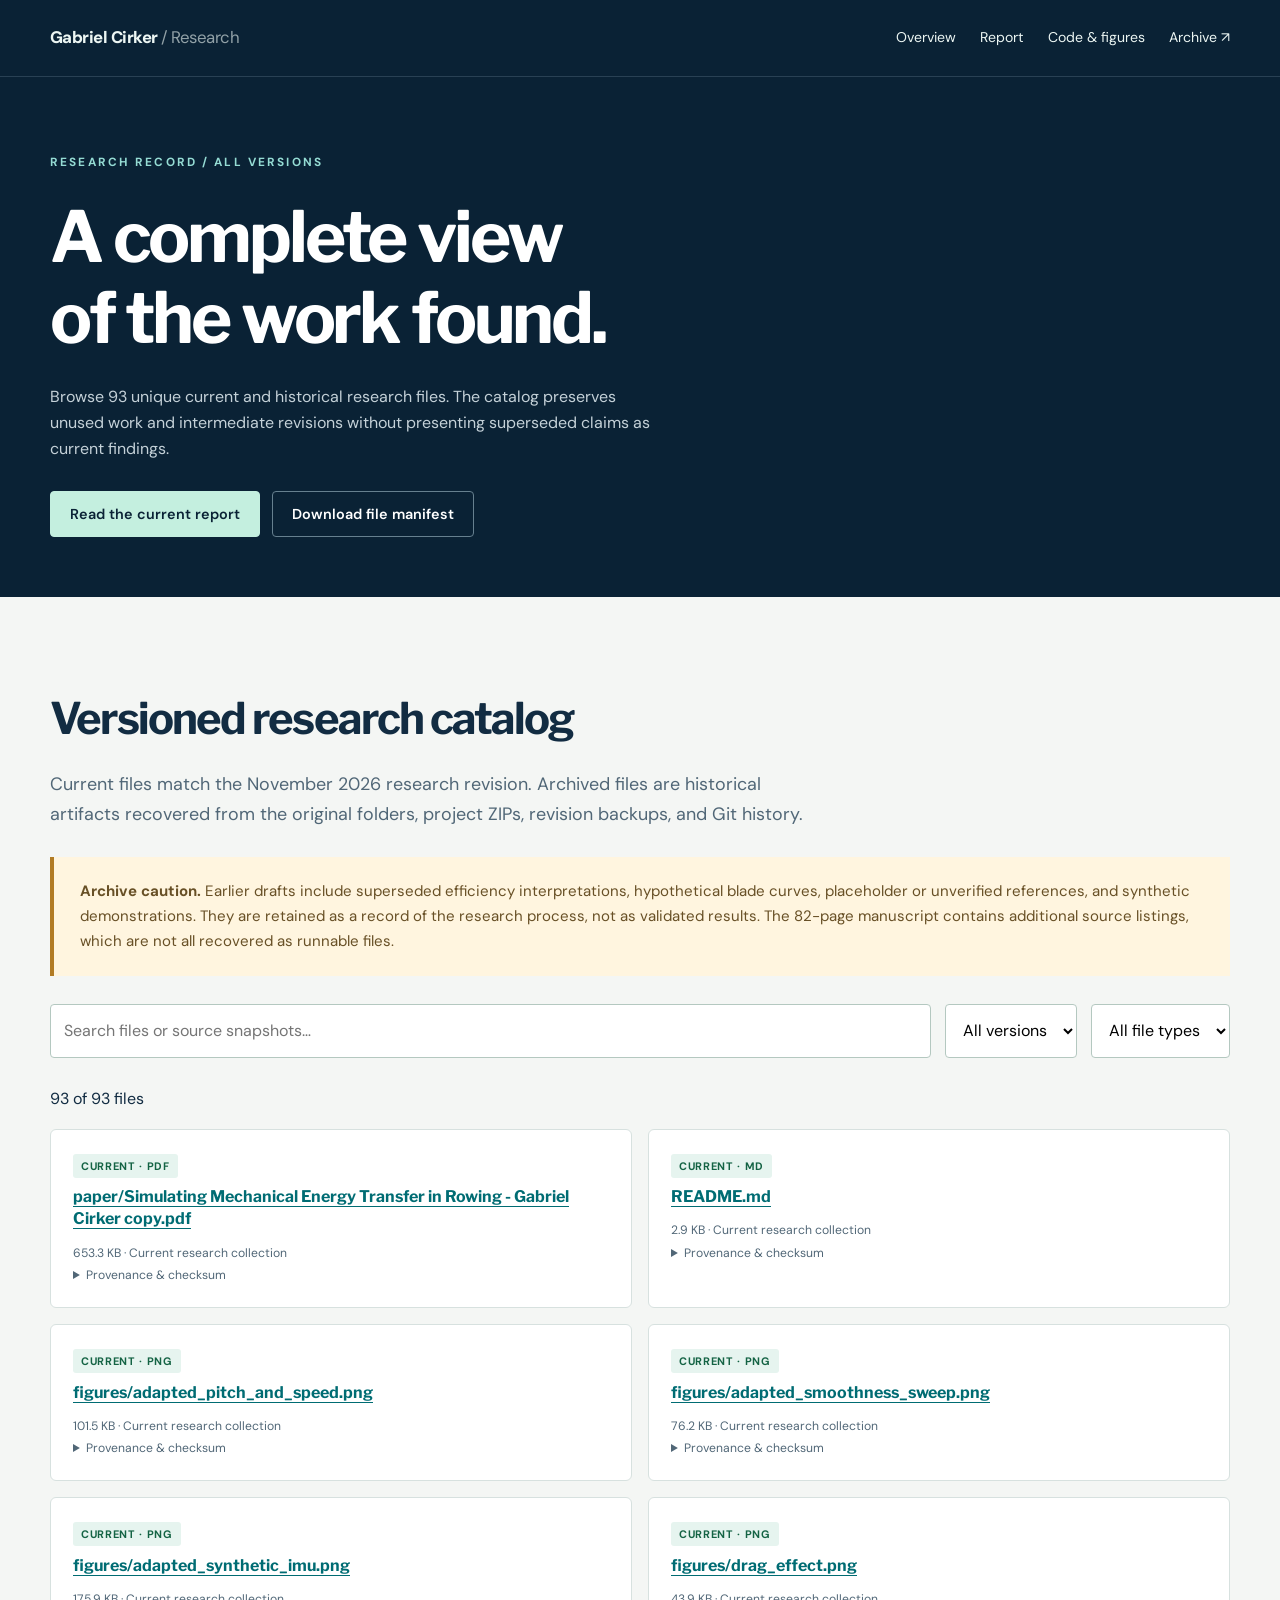
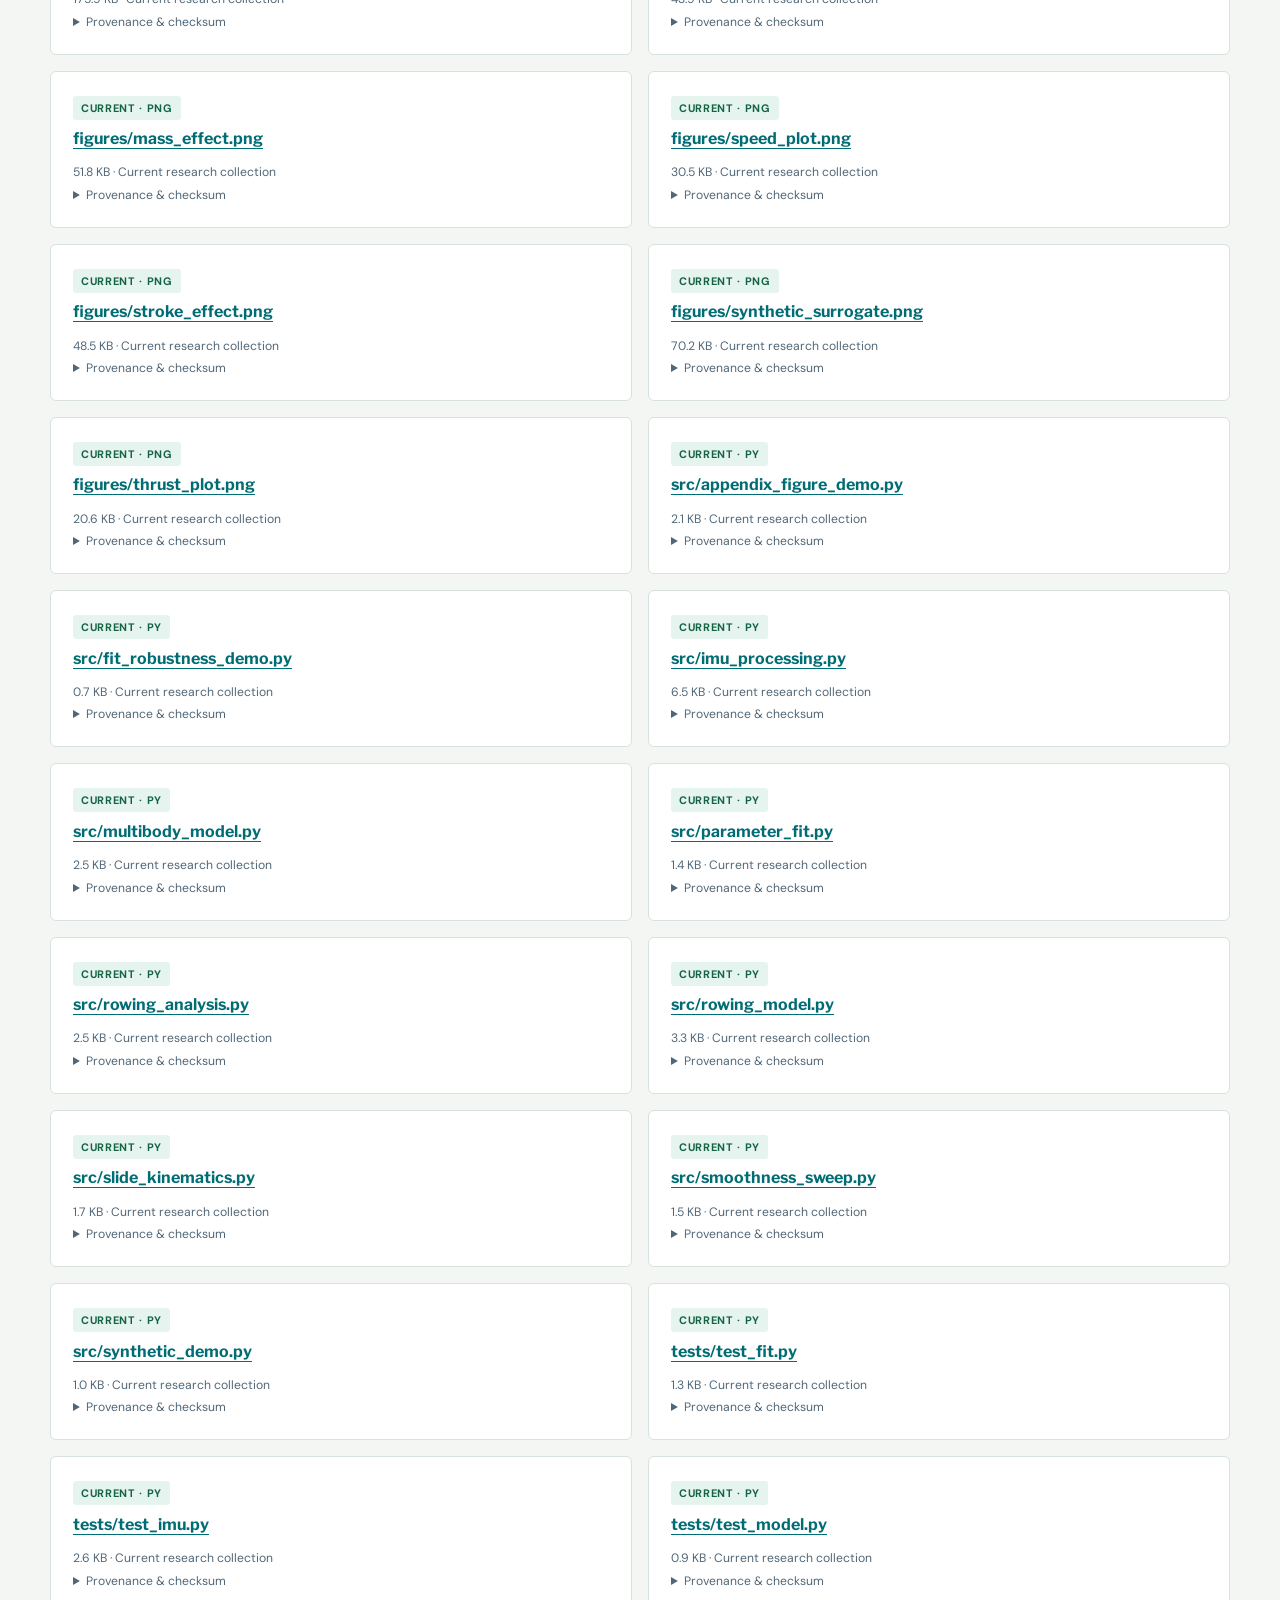
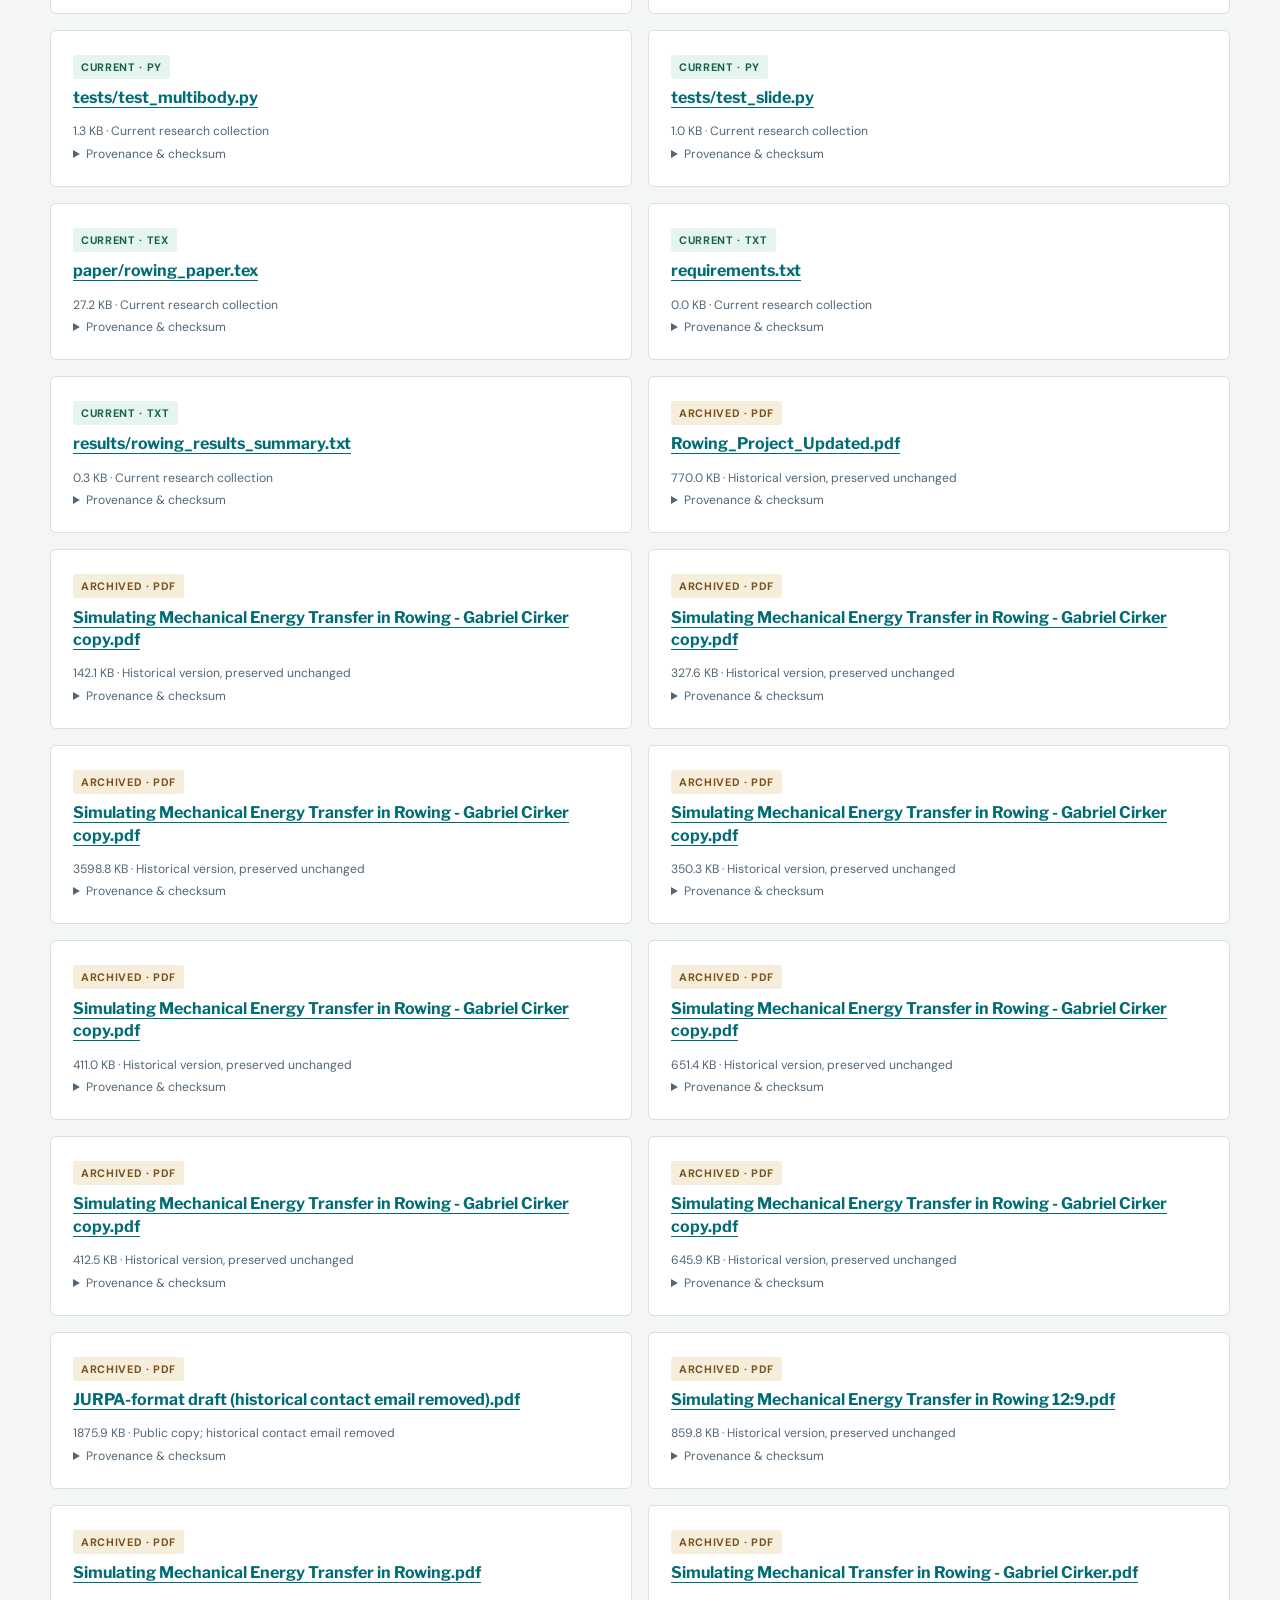
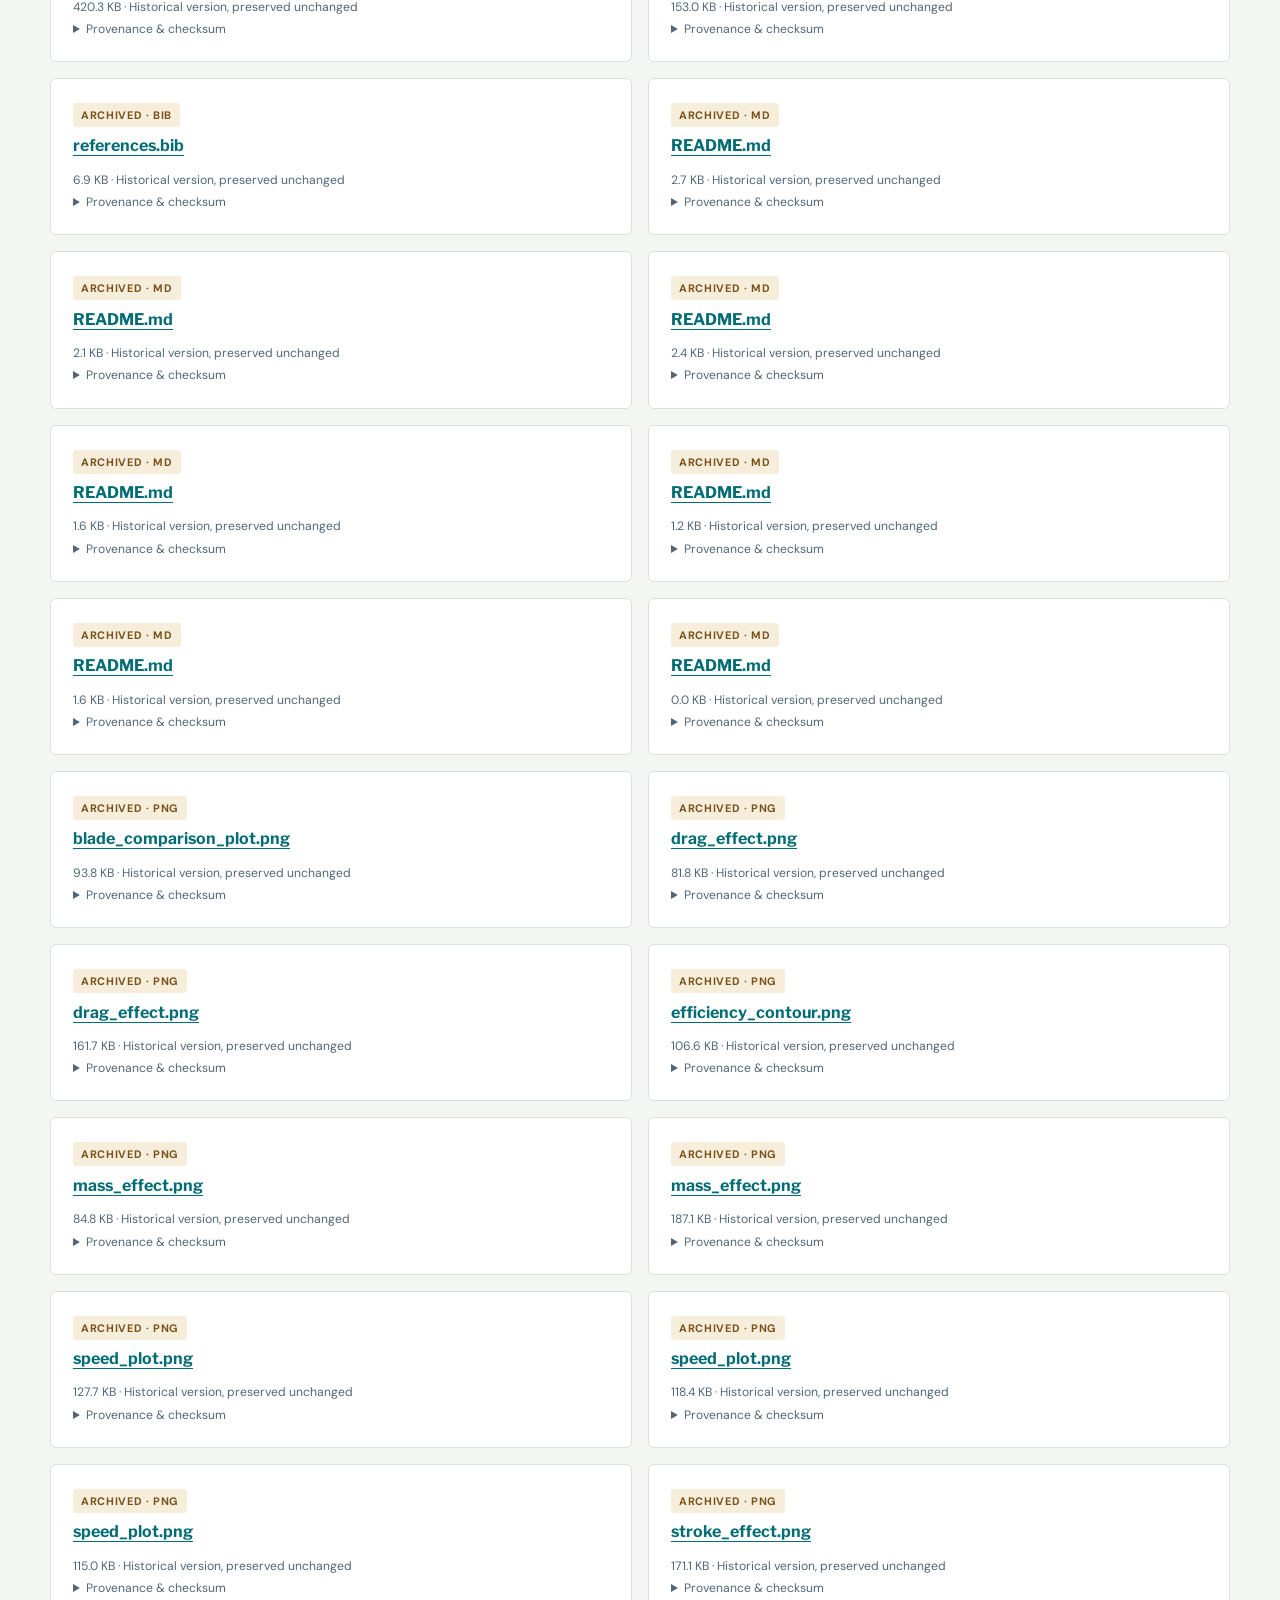
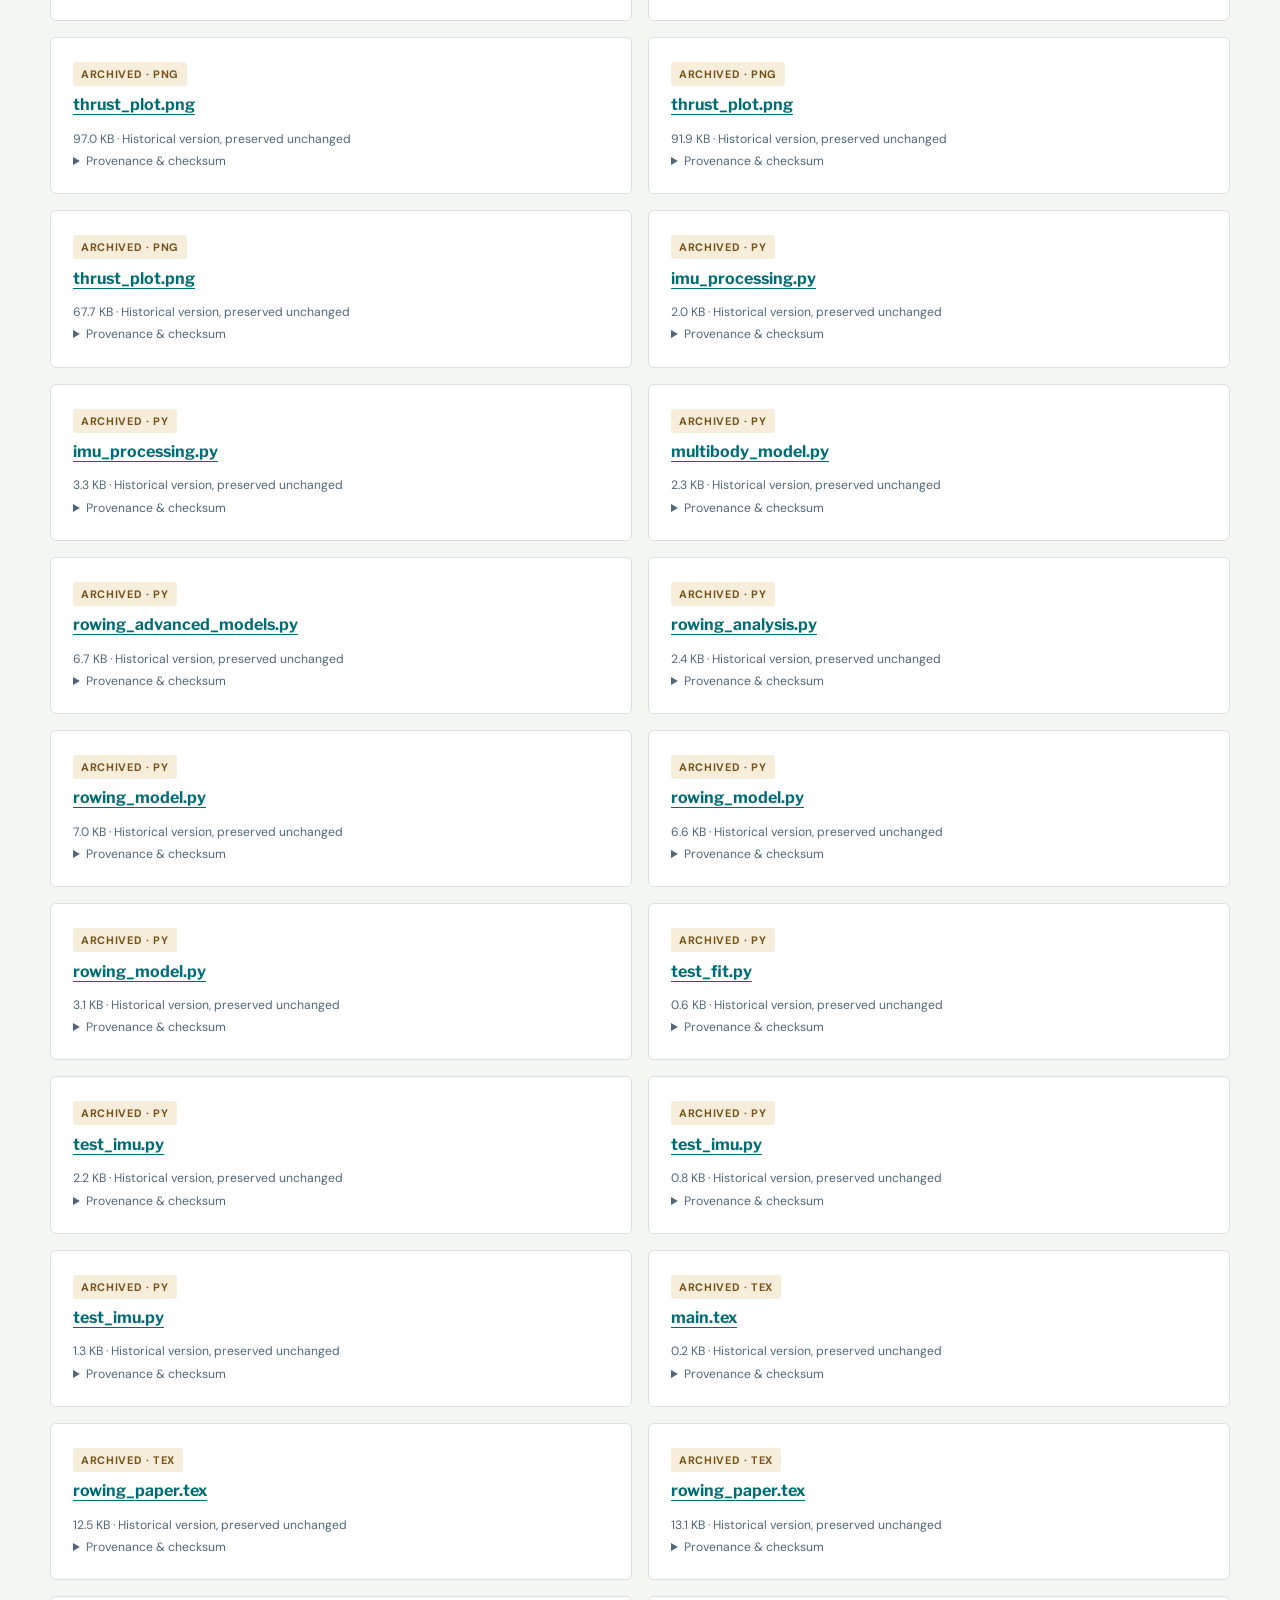
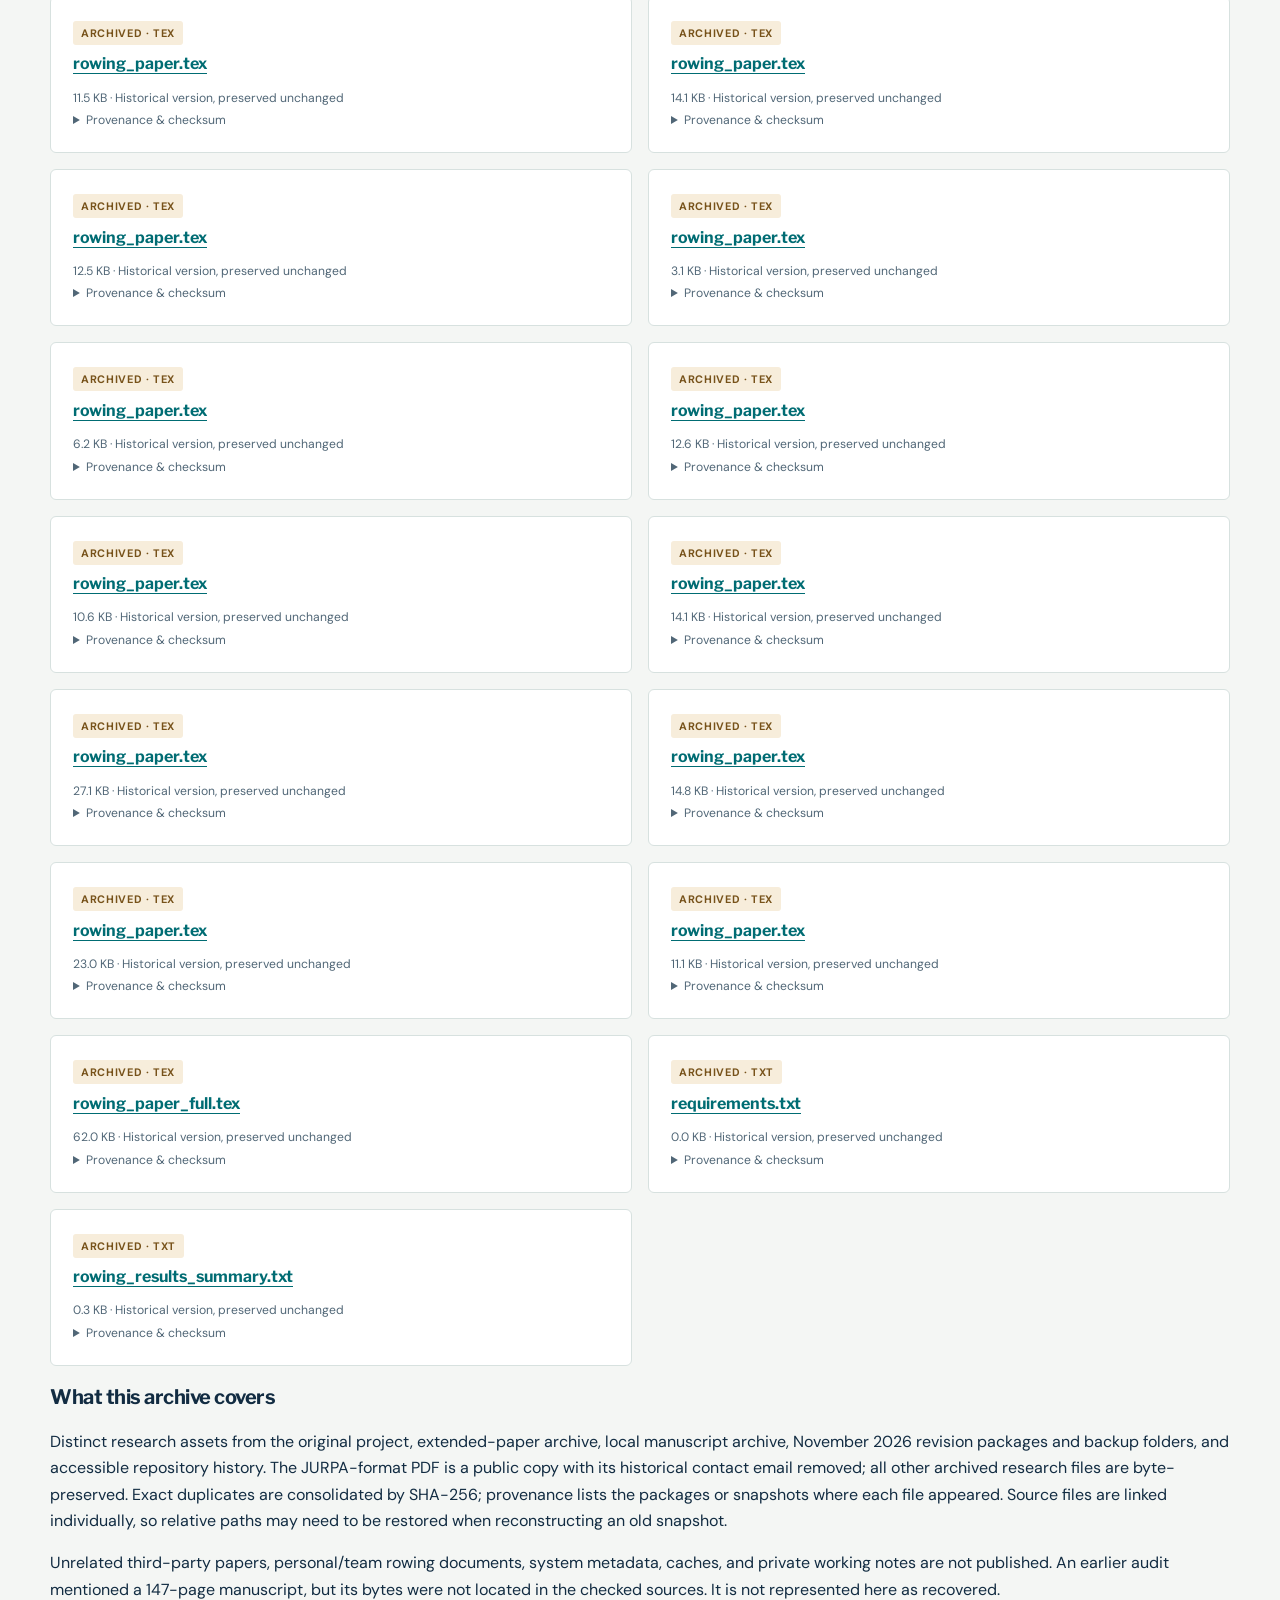
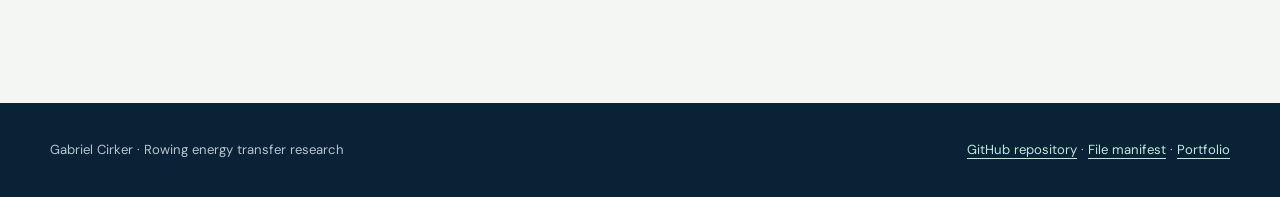
==== docs/archive.html @ 4fba7770 "Publish rowing research site with embedded report and versioned archive" ====
<!doctype html><html lang="en"><head><meta charset="utf-8"><meta name="viewport" content="width=device-width,initial-scale=1"><meta name="description" content="Gabriel Cirker’s rowing energy-transfer research: current report, reproducible models, synthetic demonstrations, and a versioned research archive."><title>Rowing Research Archive | Gabriel Cirker</title><link rel="stylesheet" href="assets/style.css"></head><body><a class="skip" href="#main">Skip to content</a><header><div class="wrap"><a class="brand" href="index.html">Gabriel Cirker <span>/ Research</span></a><nav aria-label="Main navigation"><a href="index.html#overview">Overview</a><a href="index.html#report">Report</a><a href="index.html#work">Code &amp; figures</a><a href="archive.html">Archive ↗</a></nav></div></header><main id="main"><section class="hero"><div class="wrap"><div class="eyebrow">Research record / All versions</div><h1>A complete view<br>of the work found.</h1><p>Browse 93 unique current and historical research files. The catalog preserves unused work and intermediate revisions without presenting superseded claims as current findings.</p><div class="actions"><a class="button light" href="index.html#report">Read the current report</a><a class="button ghost" href="archive/catalog.json">Download file manifest</a></div></div></section><section><div class="wrap"><h2>Versioned research catalog</h2><p class="intro">Current files match the November 2026 research revision. Archived files are historical artifacts recovered from the original folders, project ZIPs, revision backups, and Git history.</p><aside class="note"><strong>Archive caution.</strong> Earlier drafts include superseded efficiency interpretations, hypothetical blade curves, placeholder or unverified references, and synthetic demonstrations. They are retained as a record of the research process, not as validated results. The 82-page manuscript contains additional source listings, which are not all recovered as runnable files.</aside><div class="filters"><input id="search" type="search" aria-label="Search file names and provenance" placeholder="Search files or source snapshots…"><select id="status" aria-label="Filter by status"><option value="">All versions</option>Current</option><option>Archived</option></select><select id="kind" aria-label="Filter by file type"><option value="">All file types</option><option>BIB</option><option>MD</option><option>PDF</option><option>PNG</option><option>PY</option><option>TEX</option><option>TXT</option></select></div><p id="count" role="status">93 files</p><div class="catalog"><article class="file" data-status="Current" data-kind="PDF"><span class="tag ">Current · PDF</span><h3><a href="work/paper/Simulating Mechanical Energy Transfer in Rowing - Gabriel Cirker copy.pdf">paper/Simulating Mechanical Energy Transfer in Rowing - Gabriel Cirker copy.pdf</a></h3><small>653.3 KB · Current research collection</small><details><summary>Provenance &amp; checksum</summary><ul><li>Current research revision (November 2026)</li></ul><p class="hash">SHA-256: 8e22d457d3d86e75b961095839a86fb7f3985a4d1c00c811953cb21237b444ee</p></details></article><article class="file" data-status="Current" data-kind="MD"><span class="tag ">Current · MD</span><h3><a href="work/README.md">README.md</a></h3><small>2.9 KB · Current research collection</small><details><summary>Provenance &amp; checksum</summary><ul><li>Current research revision (November 2026)</li></ul><p class="hash">SHA-256: 2e6b554d50310c39ca238b893cd6083cb293d010bfa7b19ecdee8e0d37c041dd</p></details></article><article class="file" data-status="Current" data-kind="PNG"><span class="tag ">Current · PNG</span><h3><a href="work/figures/adapted_pitch_and_speed.png">figures/adapted_pitch_and_speed.png</a></h3><small>101.5 KB · Current research collection</small><details><summary>Provenance &amp; checksum</summary><ul><li>Current research revision (November 2026)</li></ul><p class="hash">SHA-256: 6a1720aff1de090f32b3e9a1366ddd49c6085c8f53c6bb58219b8ee5004449e3</p></details></article><article class="file" data-status="Current" data-kind="PNG"><span class="tag ">Current · PNG</span><h3><a href="work/figures/adapted_smoothness_sweep.png">figures/adapted_smoothness_sweep.png</a></h3><small>76.2 KB · Current research collection</small><details><summary>Provenance &amp; checksum</summary><ul><li>Current research revision (November 2026)</li></ul><p class="hash">SHA-256: f54d81c08ba7fabf98e769b9ce91ff419a63bac01ac921923bf96d610de02401</p></details></article><article class="file" data-status="Current" data-kind="PNG"><span class="tag ">Current · PNG</span><h3><a href="work/figures/adapted_synthetic_imu.png">figures/adapted_synthetic_imu.png</a></h3><small>175.9 KB · Current research collection</small><details><summary>Provenance &amp; checksum</summary><ul><li>Current research revision (November 2026)</li></ul><p class="hash">SHA-256: 5ead520d13a3417652202b257a688abdbd29f6f26cf1f1285cfe4f1689d1e9a4</p></details></article><article class="file" data-status="Current" data-kind="PNG"><span class="tag ">Current · PNG</span><h3><a href="work/figures/drag_effect.png">figures/drag_effect.png</a></h3><small>43.9 KB · Current research collection</small><details><summary>Provenance &amp; checksum</summary><ul><li>Current research revision (November 2026)</li></ul><p class="hash">SHA-256: 164aca7a5dd7be878399bfe7d5b12cb5ccc65dcbaf0b445d84c45a550cbaf4c8</p></details></article><article class="file" data-status="Current" data-kind="PNG"><span class="tag ">Current · PNG</span><h3><a href="work/figures/mass_effect.png">figures/mass_effect.png</a></h3><small>51.8 KB · Current research collection</small><details><summary>Provenance &amp; checksum</summary><ul><li>Current research revision (November 2026)</li></ul><p class="hash">SHA-256: 05361bef1966452e6b690c259b83f90aaaae598ecbea7afd6a20dd20b20ecf09</p></details></article><article class="file" data-status="Current" data-kind="PNG"><span class="tag ">Current · PNG</span><h3><a href="work/figures/speed_plot.png">figures/speed_plot.png</a></h3><small>30.5 KB · Current research collection</small><details><summary>Provenance &amp; checksum</summary><ul><li>Current research revision (November 2026)</li></ul><p class="hash">SHA-256: 69acc29544736623c42dad80f6cd82b3c1af522329529696b050a6f43fab8f27</p></details></article><article class="file" data-status="Current" data-kind="PNG"><span class="tag ">Current · PNG</span><h3><a href="work/figures/stroke_effect.png">figures/stroke_effect.png</a></h3><small>48.5 KB · Current research collection</small><details><summary>Provenance &amp; checksum</summary><ul><li>Current research revision (November 2026)</li></ul><p class="hash">SHA-256: fcd5de58b5ec7b36ddd90397a7143da1bd5b56d10094890daf347971f944a88f</p></details></article><article class="file" data-status="Current" data-kind="PNG"><span class="tag ">Current · PNG</span><h3><a href="work/figures/synthetic_surrogate.png">figures/synthetic_surrogate.png</a></h3><small>70.2 KB · Current research collection</small><details><summary>Provenance &amp; checksum</summary><ul><li>Current research revision (November 2026)</li></ul><p class="hash">SHA-256: 7f055727c82b30a20645f457eb89a5458478504787fa140e8d82ef44ce9f168a</p></details></article><article class="file" data-status="Current" data-kind="PNG"><span class="tag ">Current · PNG</span><h3><a href="work/figures/thrust_plot.png">figures/thrust_plot.png</a></h3><small>20.6 KB · Current research collection</small><details><summary>Provenance &amp; checksum</summary><ul><li>Current research revision (November 2026)</li></ul><p class="hash">SHA-256: 08594789fe628a0d2a3f60314baa0268cf438810b2575341acec97499b1eb336</p></details></article><article class="file" data-status="Current" data-kind="PY"><span class="tag ">Current · PY</span><h3><a href="work/src/appendix_figure_demo.py">src/appendix_figure_demo.py</a></h3><small>2.1 KB · Current research collection</small><details><summary>Provenance &amp; checksum</summary><ul><li>Current research revision (November 2026)</li></ul><p class="hash">SHA-256: cb04e1563436eaf7d1e1bc9b3adcc111be8a3c6a481490a2b5f8c3aca7adf170</p></details></article><article class="file" data-status="Current" data-kind="PY"><span class="tag ">Current · PY</span><h3><a href="work/src/fit_robustness_demo.py">src/fit_robustness_demo.py</a></h3><small>0.7 KB · Current research collection</small><details><summary>Provenance &amp; checksum</summary><ul><li>Current research revision (November 2026)</li></ul><p class="hash">SHA-256: f0c3cd1a9a38c0068344b152e45a817d1ee13a0d44c0d0ce25103ec420bf3b19</p></details></article><article class="file" data-status="Current" data-kind="PY"><span class="tag ">Current · PY</span><h3><a href="work/src/imu_processing.py">src/imu_processing.py</a></h3><small>6.5 KB · Current research collection</small><details><summary>Provenance &amp; checksum</summary><ul><li>Current research revision (November 2026)</li></ul><p class="hash">SHA-256: fad414890baadb76321bbcbd40f57f5cbd70a96885e47f04a9c0398845d77501</p></details></article><article class="file" data-status="Current" data-kind="PY"><span class="tag ">Current · PY</span><h3><a href="work/src/multibody_model.py">src/multibody_model.py</a></h3><small>2.5 KB · Current research collection</small><details><summary>Provenance &amp; checksum</summary><ul><li>Current research revision (November 2026)</li></ul><p class="hash">SHA-256: 88d59c01b9d960553c429ebf35ad2ca424ca28251a89055849b8613d6945d925</p></details></article><article class="file" data-status="Current" data-kind="PY"><span class="tag ">Current · PY</span><h3><a href="work/src/parameter_fit.py">src/parameter_fit.py</a></h3><small>1.4 KB · Current research collection</small><details><summary>Provenance &amp; checksum</summary><ul><li>Current research revision (November 2026)</li></ul><p class="hash">SHA-256: 46a334327c283f104550390bf4ae958945c7fe852245a547f5613d2f4a9126e3</p></details></article><article class="file" data-status="Current" data-kind="PY"><span class="tag ">Current · PY</span><h3><a href="work/src/rowing_analysis.py">src/rowing_analysis.py</a></h3><small>2.5 KB · Current research collection</small><details><summary>Provenance &amp; checksum</summary><ul><li>Current research revision (November 2026)</li></ul><p class="hash">SHA-256: 7346846d0fdf93db2d4e9f94f3adba35fc5befbb0c7fdcc83985abea7d81c76e</p></details></article><article class="file" data-status="Current" data-kind="PY"><span class="tag ">Current · PY</span><h3><a href="work/src/rowing_model.py">src/rowing_model.py</a></h3><small>3.3 KB · Current research collection</small><details><summary>Provenance &amp; checksum</summary><ul><li>Current research revision (November 2026)</li></ul><p class="hash">SHA-256: da174626b6a2c69338a7673a190bfbf75942fcd206f1bcd2932dd46283f701b0</p></details></article><article class="file" data-status="Current" data-kind="PY"><span class="tag ">Current · PY</span><h3><a href="work/src/slide_kinematics.py">src/slide_kinematics.py</a></h3><small>1.7 KB · Current research collection</small><details><summary>Provenance &amp; checksum</summary><ul><li>Current research revision (November 2026)</li></ul><p class="hash">SHA-256: 856aea55cf77dd2d6273ec353341bb195441a9300619c2fa085e62ae15de6923</p></details></article><article class="file" data-status="Current" data-kind="PY"><span class="tag ">Current · PY</span><h3><a href="work/src/smoothness_sweep.py">src/smoothness_sweep.py</a></h3><small>1.5 KB · Current research collection</small><details><summary>Provenance &amp; checksum</summary><ul><li>Current research revision (November 2026)</li></ul><p class="hash">SHA-256: 84004f40edfba794b533dcbdd332126be7c298b305e5cfa365519e293bfec388</p></details></article><article class="file" data-status="Current" data-kind="PY"><span class="tag ">Current · PY</span><h3><a href="work/src/synthetic_demo.py">src/synthetic_demo.py</a></h3><small>1.0 KB · Current research collection</small><details><summary>Provenance &amp; checksum</summary><ul><li>Current research revision (November 2026)</li></ul><p class="hash">SHA-256: 932f1c9dd77b4566257bc088e6f52ad20620669628e5a372487de1fc6be97381</p></details></article><article class="file" data-status="Current" data-kind="PY"><span class="tag ">Current · PY</span><h3><a href="work/tests/test_fit.py">tests/test_fit.py</a></h3><small>1.3 KB · Current research collection</small><details><summary>Provenance &amp; checksum</summary><ul><li>Current research revision (November 2026)</li></ul><p class="hash">SHA-256: 491a3439298993c98a149a718a0f87d7f36db5519fe5820f16fdfe24937bd4eb</p></details></article><article class="file" data-status="Current" data-kind="PY"><span class="tag ">Current · PY</span><h3><a href="work/tests/test_imu.py">tests/test_imu.py</a></h3><small>2.6 KB · Current research collection</small><details><summary>Provenance &amp; checksum</summary><ul><li>Current research revision (November 2026)</li></ul><p class="hash">SHA-256: c008edd71aee271fe0128d2660b2dde99a17965e584c2dfe8c40230f2605ecff</p></details></article><article class="file" data-status="Current" data-kind="PY"><span class="tag ">Current · PY</span><h3><a href="work/tests/test_model.py">tests/test_model.py</a></h3><small>0.9 KB · Current research collection</small><details><summary>Provenance &amp; checksum</summary><ul><li>Current research revision (November 2026)</li></ul><p class="hash">SHA-256: 9b725a498d6afd449485fdf5777443eb3ba3a6b4ac92cac0fde06fab7e8653cc</p></details></article><article class="file" data-status="Current" data-kind="PY"><span class="tag ">Current · PY</span><h3><a href="work/tests/test_multibody.py">tests/test_multibody.py</a></h3><small>1.3 KB · Current research collection</small><details><summary>Provenance &amp; checksum</summary><ul><li>Current research revision (November 2026)</li></ul><p class="hash">SHA-256: 1f944227ba7e98a1b23ed5eaba919d0f585f14c9dfb7d408746710cb091e0789</p></details></article><article class="file" data-status="Current" data-kind="PY"><span class="tag ">Current · PY</span><h3><a href="work/tests/test_slide.py">tests/test_slide.py</a></h3><small>1.0 KB · Current research collection</small><details><summary>Provenance &amp; checksum</summary><ul><li>Current research revision (November 2026)</li></ul><p class="hash">SHA-256: 26fa7ea293a4ba4216bf6cd4bfd59a5f2f3f7a0c575a79251640629d6949ec75</p></details></article><article class="file" data-status="Current" data-kind="TEX"><span class="tag ">Current · TEX</span><h3><a href="work/paper/rowing_paper.tex">paper/rowing_paper.tex</a></h3><small>27.2 KB · Current research collection</small><details><summary>Provenance &amp; checksum</summary><ul><li>Current research revision (November 2026)</li></ul><p class="hash">SHA-256: 68fd765dfe4f06947db7082207fb16b2fb0be16dbdab4c3c3dc61c11d068a5b9</p></details></article><article class="file" data-status="Current" data-kind="TXT"><span class="tag ">Current · TXT</span><h3><a href="work/requirements.txt">requirements.txt</a></h3><small>0.0 KB · Current research collection</small><details><summary>Provenance &amp; checksum</summary><ul><li>Current research revision (November 2026)</li></ul><p class="hash">SHA-256: e13491531df6eeb59d6420ef04d4b5651adec77439da3bccd7409e90f0988035</p></details></article><article class="file" data-status="Current" data-kind="TXT"><span class="tag ">Current · TXT</span><h3><a href="work/results/rowing_results_summary.txt">results/rowing_results_summary.txt</a></h3><small>0.3 KB · Current research collection</small><details><summary>Provenance &amp; checksum</summary><ul><li>Current research revision (November 2026)</li></ul><p class="hash">SHA-256: 3697369daf4f098ec381f6e2d92e3c47a98c7abab8b65918a31826c1e80be772</p></details></article><article class="file" data-status="Archived" data-kind="PDF"><span class="tag old">Archived · PDF</span><h3><a href="archive/files/4a02a5433f3a-Rowing_Project_Updated.pdf">Rowing_Project_Updated.pdf</a></h3><small>770.0 KB · Historical version, preserved unchanged</small><details><summary>Provenance &amp; checksum</summary><ul><li>Manuscript archive: Rowing_Project_Updated.pdf</li></ul><p class="hash">SHA-256: 4a02a5433f3aff1445dc3f0f19171f5f16d88e16ce0314f36934f5081a088de7</p></details></article><article class="file" data-status="Archived" data-kind="PDF"><span class="tag old">Archived · PDF</span><h3><a href="archive/files/d4176bf49a21-Simulating-Mechanical-Energy-Transfer-in-Rowing---Gabriel-Cirker-copy.pdf">Simulating Mechanical Energy Transfer in Rowing - Gabriel Cirker copy.pdf</a></h3><small>142.1 KB · Historical version, preserved unchanged</small><details><summary>Provenance &amp; checksum</summary><ul><li>Revision backup: pre-install-backup/rowing-energy-transfer/paper/Simulating Mechanical Energy Transfer in Rowing - Gabriel Cirker copy.pdf</li><li>research-projects-personal-clean.zip → rowing-energy-transfer/paper/Simulating Mechanical Energy Transfer in Rowing - Gabriel Cirker copy.pdf</li><li>research-projects-personal.zip → rowing-energy-transfer/paper/Simulating Mechanical Energy Transfer in Rowing - Gabriel Cirker copy.pdf</li><li>rowing-energy-transfer-personal.zip → rowing-energy-transfer/paper/Simulating Mechanical Energy Transfer in Rowing - Gabriel Cirker copy.pdf</li></ul><p class="hash">SHA-256: d4176bf49a212f510e8eaf0ae021ddd0bf8d8309a7fc754e09c6524e21886f56</p></details></article><article class="file" data-status="Archived" data-kind="PDF"><span class="tag old">Archived · PDF</span><h3><a href="archive/files/094e36af3ae0-Simulating-Mechanical-Energy-Transfer-in-Rowing---Gabriel-Cirker-copy.pdf">Simulating Mechanical Energy Transfer in Rowing - Gabriel Cirker copy.pdf</a></h3><small>327.6 KB · Historical version, preserved unchanged</small><details><summary>Provenance &amp; checksum</summary><ul><li>Revision backup: rowing-energy-transfer/paper/Simulating Mechanical Energy Transfer in Rowing - Gabriel Cirker copy.pdf</li><li>rowing-energy-transfer-expanded.zip → rowing-energy-transfer/paper/Simulating Mechanical Energy Transfer in Rowing - Gabriel Cirker copy.pdf</li></ul><p class="hash">SHA-256: 094e36af3ae045ee5c352cdcd4c5dd566481e6520b599de469c46b3eccedd7b2</p></details></article><article class="file" data-status="Archived" data-kind="PDF"><span class="tag old">Archived · PDF</span><h3><a href="archive/files/830dde284876-Simulating-Mechanical-Energy-Transfer-in-Rowing---Gabriel-Cirker-copy.pdf">Simulating Mechanical Energy Transfer in Rowing - Gabriel Cirker copy.pdf</a></h3><small>3598.8 KB · Historical version, preserved unchanged</small><details><summary>Provenance &amp; checksum</summary><ul><li>Revision backup: original-research-backup/rowing-energy-transfer/paper/Simulating Mechanical Energy Transfer in Rowing - Gabriel Cirker copy.pdf</li><li>Revision backup: pre-expanded-backup/rowing-energy-transfer/paper/original/rowing-original.pdf</li><li>Revision backup: pre-historical-affiliation-backup/rowing-energy-transfer/paper/original/rowing-original.pdf</li><li>Revision backup: pre-publication-draft-backup/rowing-energy-transfer/paper/original/rowing-original.pdf</li><li>rowing-energy-transfer-expanded.zip → rowing-energy-transfer/original-paper/Simulating Mechanical Energy Transfer in Rowing - Gabriel Cirker copy.pdf</li></ul><p class="hash">SHA-256: 830dde284876ee84552d7597e2dd715d47693a91cb077f958e7472e06cc6da92</p></details></article><article class="file" data-status="Archived" data-kind="PDF"><span class="tag old">Archived · PDF</span><h3><a href="archive/files/ee8b61e08635-Simulating-Mechanical-Energy-Transfer-in-Rowing---Gabriel-Cirker-copy.pdf">Simulating Mechanical Energy Transfer in Rowing - Gabriel Cirker copy.pdf</a></h3><small>350.3 KB · Historical version, preserved unchanged</small><details><summary>Provenance &amp; checksum</summary><ul><li>rowing-research-revision.zip → rowing-research-revision/paper/Simulating Mechanical Energy Transfer in Rowing - Gabriel Cirker copy.pdf</li></ul><p class="hash">SHA-256: ee8b61e08635deebebf44072d3ce817785fa97feb27c8276d7556ac7e290d99f</p></details></article><article class="file" data-status="Archived" data-kind="PDF"><span class="tag old">Archived · PDF</span><h3><a href="archive/files/25e827fafd8b-Simulating-Mechanical-Energy-Transfer-in-Rowing---Gabriel-Cirker-copy.pdf">Simulating Mechanical Energy Transfer in Rowing - Gabriel Cirker copy.pdf</a></h3><small>411.0 KB · Historical version, preserved unchanged</small><details><summary>Provenance &amp; checksum</summary><ul><li>Revision backup: pre-affiliation-backup/rowing-energy-transfer/paper/Simulating Mechanical Energy Transfer in Rowing - Gabriel Cirker copy.pdf</li></ul><p class="hash">SHA-256: 25e827fafd8bc5f692d063c66be0be3c2133d5934625f8f034520e101a16d240</p></details></article><article class="file" data-status="Archived" data-kind="PDF"><span class="tag old">Archived · PDF</span><h3><a href="archive/files/b028280cf5fe-Simulating-Mechanical-Energy-Transfer-in-Rowing---Gabriel-Cirker-copy.pdf">Simulating Mechanical Energy Transfer in Rowing - Gabriel Cirker copy.pdf</a></h3><small>651.4 KB · Historical version, preserved unchanged</small><details><summary>Provenance &amp; checksum</summary><ul><li>Revision backup: pre-historical-affiliation-backup/rowing-energy-transfer/paper/Simulating Mechanical Energy Transfer in Rowing - Gabriel Cirker copy.pdf</li></ul><p class="hash">SHA-256: b028280cf5feb8e5c85fef7adc33ec6ac46c88772e167ff520ae943bbacd9f6c</p></details></article><article class="file" data-status="Archived" data-kind="PDF"><span class="tag old">Archived · PDF</span><h3><a href="archive/files/17f7f436459b-Simulating-Mechanical-Energy-Transfer-in-Rowing---Gabriel-Cirker-copy.pdf">Simulating Mechanical Energy Transfer in Rowing - Gabriel Cirker copy.pdf</a></h3><small>412.5 KB · Historical version, preserved unchanged</small><details><summary>Provenance &amp; checksum</summary><ul><li>Revision backup: pre-expanded-backup/rowing-energy-transfer/paper/Simulating Mechanical Energy Transfer in Rowing - Gabriel Cirker copy.pdf</li></ul><p class="hash">SHA-256: 17f7f436459bc3428bc1506af6202423b1c4a85d2a66d54dfacbe8bba97f730b</p></details></article><article class="file" data-status="Archived" data-kind="PDF"><span class="tag old">Archived · PDF</span><h3><a href="archive/files/9fedd9896648-Simulating-Mechanical-Energy-Transfer-in-Rowing---Gabriel-Cirker-copy.pdf">Simulating Mechanical Energy Transfer in Rowing - Gabriel Cirker copy.pdf</a></h3><small>645.9 KB · Historical version, preserved unchanged</small><details><summary>Provenance &amp; checksum</summary><ul><li>Revision backup: pre-publication-draft-backup/rowing-energy-transfer/paper/Simulating Mechanical Energy Transfer in Rowing - Gabriel Cirker copy.pdf</li></ul><p class="hash">SHA-256: 9fedd9896648f3ea49bc906a4223832ade536b22fd60c3c9d944dc772e6452ac</p></details></article><article class="file" data-status="Archived" data-kind="PDF"><span class="tag old">Archived · PDF</span><h3><a href="archive/files/7ee56f00a8d4-Simulating-Mechanical-Energy-Transfer-in-Rowing---JURPA-Format-public-copy.pdf">JURPA-format draft (historical contact email removed).pdf</a></h3><small>1875.9 KB · Public copy; historical contact email removed</small><details><summary>Provenance &amp; checksum</summary><ul><li>Manuscript archive: Simulating Mechanical Energy Transfer in Rowing - JURPA Format.pdf</li></ul><p class="hash">SHA-256: 8a70cb7b69ffa0b42d773864aaf3867cbd37b352d72b58754fda6fd109172203</p></details></article><article class="file" data-status="Archived" data-kind="PDF"><span class="tag old">Archived · PDF</span><h3><a href="archive/files/adfa4c11730f-Simulating-Mechanical-Energy-Transfer-in-Rowing-12-9.pdf">Simulating Mechanical Energy Transfer in Rowing 12:9.pdf</a></h3><small>859.8 KB · Historical version, preserved unchanged</small><details><summary>Provenance &amp; checksum</summary><ul><li>Manuscript archive: Simulating Mechanical Energy Transfer in Rowing 12:9.pdf</li><li>Manuscript archive: Simulating Mechanical Energy Transfer in Rowing 12_9.pdf</li></ul><p class="hash">SHA-256: adfa4c11730ff43060783cdf78044198eb462abf49a9de3c7eb1b4aa6ed247a3</p></details></article><article class="file" data-status="Archived" data-kind="PDF"><span class="tag old">Archived · PDF</span><h3><a href="archive/files/e500e59a7f90-Simulating-Mechanical-Energy-Transfer-in-Rowing.pdf">Simulating Mechanical Energy Transfer in Rowing.pdf</a></h3><small>420.3 KB · Historical version, preserved unchanged</small><details><summary>Provenance &amp; checksum</summary><ul><li>Original project: Simulating Mechanical Energy Transfer in Rowing.pdf</li><li>Rowing Research.zip → Rowing Research/Simulating Mechanical Energy Transfer in Rowing.pdf</li></ul><p class="hash">SHA-256: e500e59a7f90249b994d5ead6f82ec1448f33990dc1c00d9e81edb688d505b4b</p></details></article><article class="file" data-status="Archived" data-kind="PDF"><span class="tag old">Archived · PDF</span><h3><a href="archive/files/3f529944ff9f-Simulating-Mechanical-Transfer-in-Rowing---Gabriel-Cirker.pdf">Simulating Mechanical Transfer in Rowing - Gabriel Cirker.pdf</a></h3><small>153.0 KB · Historical version, preserved unchanged</small><details><summary>Provenance &amp; checksum</summary><ul><li>Manuscript archive: Simulating Mechanical Transfer in Rowing - Gabriel Cirker.pdf</li></ul><p class="hash">SHA-256: 3f529944ff9f1fa8d171f125ec225f4590207081276fa2eb6f44e2da53d6df6d</p></details></article><article class="file" data-status="Archived" data-kind="BIB"><span class="tag old">Archived · BIB</span><h3><a href="archive/files/346b42a485ef-references.bib">references.bib</a></h3><small>6.9 KB · Historical version, preserved unchanged</small><details><summary>Provenance &amp; checksum</summary><ul><li>Rowing_paper_full.zip → references.bib</li></ul><p class="hash">SHA-256: 346b42a485ef1e8291e8a0d884cd748c89e4d7a00cccaa5ca6a808e6268244d6</p></details></article><article class="file" data-status="Archived" data-kind="MD"><span class="tag old">Archived · MD</span><h3><a href="archive/files/de10028ece07-README.md">README.md</a></h3><small>2.7 KB · Historical version, preserved unchanged</small><details><summary>Provenance &amp; checksum</summary><ul><li>rowing-research-imu-reconstruction.zip → rowing-research-revision/README.md</li></ul><p class="hash">SHA-256: de10028ece073498c36dbafbb8dfd9e611dafc6b57bf5786fd61878736e47ee1</p></details></article><article class="file" data-status="Archived" data-kind="MD"><span class="tag old">Archived · MD</span><h3><a href="archive/files/46ba23ab03ff-README.md">README.md</a></h3><small>2.1 KB · Historical version, preserved unchanged</small><details><summary>Provenance &amp; checksum</summary><ul><li>rowing-research-reconstructed.zip → rowing-research-revision/README.md</li></ul><p class="hash">SHA-256: 46ba23ab03ff0be37e52ca1b2aa28090850c45386811230abb909a63b48c1689</p></details></article><article class="file" data-status="Archived" data-kind="MD"><span class="tag old">Archived · MD</span><h3><a href="archive/files/54adfb516e9a-README.md">README.md</a></h3><small>2.4 KB · Historical version, preserved unchanged</small><details><summary>Provenance &amp; checksum</summary><ul><li>rowing-research-updated.zip → rowing-research-revision/README.md</li></ul><p class="hash">SHA-256: 54adfb516e9a7cd45e3da5797dd240a013ae9d5fd40f752e0e58c808be09c8a6</p></details></article><article class="file" data-status="Archived" data-kind="MD"><span class="tag old">Archived · MD</span><h3><a href="archive/files/03bd158ff457-README.md">README.md</a></h3><small>1.6 KB · Historical version, preserved unchanged</small><details><summary>Provenance &amp; checksum</summary><ul><li>Revision backup: pre-install-backup/rowing-energy-transfer/README.md</li><li>Revision backup: rowing-energy-transfer/README.md</li><li>research-projects-personal-clean.zip → rowing-energy-transfer/README.md</li><li>research-source-revisions.zip → rowing-research-revision/README.md</li><li>rowing-energy-transfer-expanded.zip → rowing-energy-transfer/README.md</li><li>rowing-energy-transfer-personal.zip → rowing-energy-transfer/README.md</li><li>rowing-research-revision.zip → rowing-research-revision/README.md</li></ul><p class="hash">SHA-256: 03bd158ff457861fd8f3ceb822414fac1505d5621ee67087084037e51b5a309b</p></details></article><article class="file" data-status="Archived" data-kind="MD"><span class="tag old">Archived · MD</span><h3><a href="archive/files/9164b2b5e8aa-README.md">README.md</a></h3><small>1.2 KB · Historical version, preserved unchanged</small><details><summary>Provenance &amp; checksum</summary><ul><li>Revision backup: original-research-backup/rowing-energy-transfer/README.md</li></ul><p class="hash">SHA-256: 9164b2b5e8aa0734081b4848fed48c6b82baecc1083a6535639fdd89e746a4a2</p></details></article><article class="file" data-status="Archived" data-kind="MD"><span class="tag old">Archived · MD</span><h3><a href="archive/files/a9013a225d31-README.md">README.md</a></h3><small>1.6 KB · Historical version, preserved unchanged</small><details><summary>Provenance &amp; checksum</summary><ul><li>research-projects-personal.zip → rowing-energy-transfer/README.md</li></ul><p class="hash">SHA-256: a9013a225d31050d3c4e01430bc52935a3870fd4b7011ed01f28cd10bf43ad9b</p></details></article><article class="file" data-status="Archived" data-kind="MD"><span class="tag old">Archived · MD</span><h3><a href="archive/files/2df279107371-README.md">README.md</a></h3><small>0.0 KB · Historical version, preserved unchanged</small><details><summary>Provenance &amp; checksum</summary><ul><li>Earlier Git history: README.md</li></ul><p class="hash">SHA-256: 2df27910737147eb404bc089fd5de94c8c49fd1e16486c87d59ce36dae4c8a37</p></details></article><article class="file" data-status="Archived" data-kind="PNG"><span class="tag old">Archived · PNG</span><h3><a href="archive/files/b2c853f2b71e-blade_comparison_plot.png">blade_comparison_plot.png</a></h3><small>93.8 KB · Historical version, preserved unchanged</small><details><summary>Provenance &amp; checksum</summary><ul><li>Rowing_paper_full.zip → blade_comparison_plot.png</li></ul><p class="hash">SHA-256: b2c853f2b71e06b81296779c00ab184c21039a8cfdd9c7958da798d092ef83ae</p></details></article><article class="file" data-status="Archived" data-kind="PNG"><span class="tag old">Archived · PNG</span><h3><a href="archive/files/a39c9db79fdc-drag_effect.png">drag_effect.png</a></h3><small>81.8 KB · Historical version, preserved unchanged</small><details><summary>Provenance &amp; checksum</summary><ul><li>Rowing_paper_full.zip → drag_effect.png</li></ul><p class="hash">SHA-256: a39c9db79fdcdae1ea26e77381cedc941c25b897e5eaf34431e7924ad4e6a64e</p></details></article><article class="file" data-status="Archived" data-kind="PNG"><span class="tag old">Archived · PNG</span><h3><a href="archive/files/921af0a87ee3-drag_effect.png">drag_effect.png</a></h3><small>161.7 KB · Historical version, preserved unchanged</small><details><summary>Provenance &amp; checksum</summary><ul><li>Revision backup: original-research-backup/rowing-energy-transfer/figures/drag_effect.png</li></ul><p class="hash">SHA-256: 921af0a87ee39a654ba27e6c3559a3e5fbed09e0d5ea4ed664d756fcf218f8c8</p></details></article><article class="file" data-status="Archived" data-kind="PNG"><span class="tag old">Archived · PNG</span><h3><a href="archive/files/99dbaf5ef1b2-efficiency_contour.png">efficiency_contour.png</a></h3><small>106.6 KB · Historical version, preserved unchanged</small><details><summary>Provenance &amp; checksum</summary><ul><li>Rowing_paper_full.zip → efficiency_contour.png</li></ul><p class="hash">SHA-256: 99dbaf5ef1b2603a80ebd3952bf3b96622b4621ab2291000c2a3495b18dbc146</p></details></article><article class="file" data-status="Archived" data-kind="PNG"><span class="tag old">Archived · PNG</span><h3><a href="archive/files/32dd32cb07e0-mass_effect.png">mass_effect.png</a></h3><small>84.8 KB · Historical version, preserved unchanged</small><details><summary>Provenance &amp; checksum</summary><ul><li>Rowing_paper_full.zip → mass_effect.png</li></ul><p class="hash">SHA-256: 32dd32cb07e004beaeb0769a0a658ce553d5aa98a35ddb5a68e1b919851430a4</p></details></article><article class="file" data-status="Archived" data-kind="PNG"><span class="tag old">Archived · PNG</span><h3><a href="archive/files/3af62f4a660a-mass_effect.png">mass_effect.png</a></h3><small>187.1 KB · Historical version, preserved unchanged</small><details><summary>Provenance &amp; checksum</summary><ul><li>Revision backup: original-research-backup/rowing-energy-transfer/figures/mass_effect.png</li></ul><p class="hash">SHA-256: 3af62f4a660af2a567fa74e18ab9e8a4032c7c73625b5579acf66111316cdb71</p></details></article><article class="file" data-status="Archived" data-kind="PNG"><span class="tag old">Archived · PNG</span><h3><a href="archive/files/c4aedc9cfb0e-speed_plot.png">speed_plot.png</a></h3><small>127.7 KB · Historical version, preserved unchanged</small><details><summary>Provenance &amp; checksum</summary><ul><li>Rowing Research.zip → Rowing Research/rowing_project (1).zip → speed_plot.png</li><li>Rowing Research.zip → Rowing Research/rowing_project.zip → speed_plot.png</li><li>Rowing_paper_full.zip → speed_plot.png</li><li>rowing_project (1).zip → speed_plot.png</li><li>rowing_project.zip → speed_plot.png</li></ul><p class="hash">SHA-256: c4aedc9cfb0e9243fef4b233a97b5a5b5ff22680bc90373111f86078c9a8da87</p></details></article><article class="file" data-status="Archived" data-kind="PNG"><span class="tag old">Archived · PNG</span><h3><a href="archive/files/8419f8d62e96-speed_plot.png">speed_plot.png</a></h3><small>118.4 KB · Historical version, preserved unchanged</small><details><summary>Provenance &amp; checksum</summary><ul><li>Original project: speed_plot.png</li><li>Rowing Research.zip → Rowing Research/speed_plot.png</li></ul><p class="hash">SHA-256: 8419f8d62e960f32f518e3b69972226c4e54adb4f951558c9b6737a510aa56aa</p></details></article><article class="file" data-status="Archived" data-kind="PNG"><span class="tag old">Archived · PNG</span><h3><a href="archive/files/adb85bafb0a3-speed_plot.png">speed_plot.png</a></h3><small>115.0 KB · Historical version, preserved unchanged</small><details><summary>Provenance &amp; checksum</summary><ul><li>Revision backup: original-research-backup/rowing-energy-transfer/figures/speed_plot.png</li></ul><p class="hash">SHA-256: adb85bafb0a3665b54e1799e3bbeefe0d24866cb94d13c4b591ade8bc7e0ec15</p></details></article><article class="file" data-status="Archived" data-kind="PNG"><span class="tag old">Archived · PNG</span><h3><a href="archive/files/14325498d16b-stroke_effect.png">stroke_effect.png</a></h3><small>171.1 KB · Historical version, preserved unchanged</small><details><summary>Provenance &amp; checksum</summary><ul><li>Revision backup: original-research-backup/rowing-energy-transfer/figures/stroke_effect.png</li></ul><p class="hash">SHA-256: 14325498d16bc3277e11c5564366ba494705d671da3a4ab1787429e85ba2fb0a</p></details></article><article class="file" data-status="Archived" data-kind="PNG"><span class="tag old">Archived · PNG</span><h3><a href="archive/files/6cffc6f7c22e-thrust_plot.png">thrust_plot.png</a></h3><small>97.0 KB · Historical version, preserved unchanged</small><details><summary>Provenance &amp; checksum</summary><ul><li>Rowing Research.zip → Rowing Research/rowing_project (1).zip → thrust_plot.png</li><li>Rowing Research.zip → Rowing Research/rowing_project.zip → thrust_plot.png</li><li>Rowing_paper_full.zip → thrust_plot.png</li><li>rowing_project (1).zip → thrust_plot.png</li><li>rowing_project.zip → thrust_plot.png</li></ul><p class="hash">SHA-256: 6cffc6f7c22ee047dab7f82c1b8a0958c26be9845f61859129d2c155712ca5bb</p></details></article><article class="file" data-status="Archived" data-kind="PNG"><span class="tag old">Archived · PNG</span><h3><a href="archive/files/826556c47e7c-thrust_plot.png">thrust_plot.png</a></h3><small>91.9 KB · Historical version, preserved unchanged</small><details><summary>Provenance &amp; checksum</summary><ul><li>Original project: thrust_plot.png</li><li>Rowing Research.zip → Rowing Research/thrust_plot.png</li></ul><p class="hash">SHA-256: 826556c47e7cee1c3da3a630edda7f66ff35599b19192fef9d3b6aaa8bfbf544</p></details></article><article class="file" data-status="Archived" data-kind="PNG"><span class="tag old">Archived · PNG</span><h3><a href="archive/files/2d41718f5555-thrust_plot.png">thrust_plot.png</a></h3><small>67.7 KB · Historical version, preserved unchanged</small><details><summary>Provenance &amp; checksum</summary><ul><li>Revision backup: original-research-backup/rowing-energy-transfer/figures/thrust_plot.png</li></ul><p class="hash">SHA-256: 2d41718f5555dfe0972d7be5f01b8896c88257db1feed6a3c5b1e1c114ed39c6</p></details></article><article class="file" data-status="Archived" data-kind="PY"><span class="tag old">Archived · PY</span><h3><a href="archive/files/03f038353d04-imu_processing.py">imu_processing.py</a></h3><small>2.0 KB · Historical version, preserved unchanged</small><details><summary>Provenance &amp; checksum</summary><ul><li>rowing-research-reconstructed.zip → rowing-research-revision/src/imu_processing.py</li></ul><p class="hash">SHA-256: 03f038353d046a83521a10f7846f70e25daae2f33723962e6c562a43f4b4b7ec</p></details></article><article class="file" data-status="Archived" data-kind="PY"><span class="tag old">Archived · PY</span><h3><a href="archive/files/ca403a22977d-imu_processing.py">imu_processing.py</a></h3><small>3.3 KB · Historical version, preserved unchanged</small><details><summary>Provenance &amp; checksum</summary><ul><li>rowing-research-updated.zip → rowing-research-revision/src/imu_processing.py</li></ul><p class="hash">SHA-256: ca403a22977d15b005646dffef7ae6de5b32f0030634c58b9639f9c2516814bb</p></details></article><article class="file" data-status="Archived" data-kind="PY"><span class="tag old">Archived · PY</span><h3><a href="archive/files/e91f09df34c9-multibody_model.py">multibody_model.py</a></h3><small>2.3 KB · Historical version, preserved unchanged</small><details><summary>Provenance &amp; checksum</summary><ul><li>rowing-research-imu-reconstruction.zip → rowing-research-revision/src/multibody_model.py</li><li>rowing-research-reconstructed.zip → rowing-research-revision/src/multibody_model.py</li><li>rowing-research-updated.zip → rowing-research-revision/src/multibody_model.py</li></ul><p class="hash">SHA-256: e91f09df34c9738975a21775ce8cf157f68b8652e67003f7f30a30575e5f404c</p></details></article><article class="file" data-status="Archived" data-kind="PY"><span class="tag old">Archived · PY</span><h3><a href="archive/files/fcb8355704fc-rowing_advanced_models.py">rowing_advanced_models.py</a></h3><small>6.7 KB · Historical version, preserved unchanged</small><details><summary>Provenance &amp; checksum</summary><ul><li>Rowing_paper_full.zip → rowing_advanced_models.py</li></ul><p class="hash">SHA-256: fcb8355704fcccb50b6fc5ddbf353c030aa0d19c4d1c9ac436567d887b7891b1</p></details></article><article class="file" data-status="Archived" data-kind="PY"><span class="tag old">Archived · PY</span><h3><a href="archive/files/4aef9d6b4da4-rowing_analysis.py">rowing_analysis.py</a></h3><small>2.4 KB · Historical version, preserved unchanged</small><details><summary>Provenance &amp; checksum</summary><ul><li>Revision backup: original-research-backup/rowing-energy-transfer/src/rowing_analysis.py</li></ul><p class="hash">SHA-256: 4aef9d6b4da4ea8e12007499cbc4a8d8b4af8b8d06320c268e1d2b1935bc60b9</p></details></article><article class="file" data-status="Archived" data-kind="PY"><span class="tag old">Archived · PY</span><h3><a href="archive/files/12fd2530ec1f-rowing_model.py">rowing_model.py</a></h3><small>7.0 KB · Historical version, preserved unchanged</small><details><summary>Provenance &amp; checksum</summary><ul><li>Original project: rowing_model.py</li><li>Rowing Research.zip → Rowing Research/rowing_model.py</li><li>Rowing Research.zip → Rowing Research/rowing_project (1).zip → rowing_model.py</li><li>Rowing Research.zip → Rowing Research/rowing_project.zip → rowing_model.py</li><li>rowing_project (1).zip → rowing_model.py</li><li>rowing_project.zip → rowing_model.py</li></ul><p class="hash">SHA-256: 12fd2530ec1f46e3a5af4acdb74b596d830144b56a53498b6f95477df82665ff</p></details></article><article class="file" data-status="Archived" data-kind="PY"><span class="tag old">Archived · PY</span><h3><a href="archive/files/ed59311f395e-rowing_model.py">rowing_model.py</a></h3><small>6.6 KB · Historical version, preserved unchanged</small><details><summary>Provenance &amp; checksum</summary><ul><li>Rowing_paper_full.zip → rowing_model.py</li></ul><p class="hash">SHA-256: ed59311f395e6cbbce5481f61b12e96e34bd7985c0f592662b95debe0cb30770</p></details></article><article class="file" data-status="Archived" data-kind="PY"><span class="tag old">Archived · PY</span><h3><a href="archive/files/bbf7f2091c4d-rowing_model.py">rowing_model.py</a></h3><small>3.1 KB · Historical version, preserved unchanged</small><details><summary>Provenance &amp; checksum</summary><ul><li>Revision backup: original-research-backup/rowing-energy-transfer/src/rowing_model.py</li></ul><p class="hash">SHA-256: bbf7f2091c4d2b83bffa17916d842656f7e963e525ef6857a09f3e69ef913da9</p></details></article><article class="file" data-status="Archived" data-kind="PY"><span class="tag old">Archived · PY</span><h3><a href="archive/files/e0947317572c-test_fit.py">test_fit.py</a></h3><small>0.6 KB · Historical version, preserved unchanged</small><details><summary>Provenance &amp; checksum</summary><ul><li>rowing-research-updated.zip → rowing-research-revision/tests/test_fit.py</li></ul><p class="hash">SHA-256: e0947317572ca952c407953ae0a12c591f78faeeca1e2f067b7f84bf691ed4e7</p></details></article><article class="file" data-status="Archived" data-kind="PY"><span class="tag old">Archived · PY</span><h3><a href="archive/files/b391d1aa2fc6-test_imu.py">test_imu.py</a></h3><small>2.2 KB · Historical version, preserved unchanged</small><details><summary>Provenance &amp; checksum</summary><ul><li>rowing-research-adapted-figures.zip → rowing-research-revision/tests/test_imu.py</li><li>rowing-research-imu-reconstruction.zip → rowing-research-revision/tests/test_imu.py</li></ul><p class="hash">SHA-256: b391d1aa2fc678d479ee4245236081818db5e76648925e4e690bf0654e2cf3e9</p></details></article><article class="file" data-status="Archived" data-kind="PY"><span class="tag old">Archived · PY</span><h3><a href="archive/files/2020c166b01e-test_imu.py">test_imu.py</a></h3><small>0.8 KB · Historical version, preserved unchanged</small><details><summary>Provenance &amp; checksum</summary><ul><li>rowing-research-reconstructed.zip → rowing-research-revision/tests/test_imu.py</li></ul><p class="hash">SHA-256: 2020c166b01e8783f875d699d7caad418999c13d195de0fc9a97015d60f16273</p></details></article><article class="file" data-status="Archived" data-kind="PY"><span class="tag old">Archived · PY</span><h3><a href="archive/files/177eb3f0c4cd-test_imu.py">test_imu.py</a></h3><small>1.3 KB · Historical version, preserved unchanged</small><details><summary>Provenance &amp; checksum</summary><ul><li>rowing-research-updated.zip → rowing-research-revision/tests/test_imu.py</li></ul><p class="hash">SHA-256: 177eb3f0c4cddc4afee958a004ebc5b42a197328d20c788fd9eddfbaee0fae42</p></details></article><article class="file" data-status="Archived" data-kind="TEX"><span class="tag old">Archived · TEX</span><h3><a href="archive/files/db75e6726493-main.tex">main.tex</a></h3><small>0.2 KB · Historical version, preserved unchanged</small><details><summary>Provenance &amp; checksum</summary><ul><li>Rowing_paper_full.zip → main.tex</li></ul><p class="hash">SHA-256: db75e67264930df78bcd334b293ca8aae1b556cb793cef7c0139983d3f1a88fc</p></details></article><article class="file" data-status="Archived" data-kind="TEX"><span class="tag old">Archived · TEX</span><h3><a href="archive/files/279f4a98f6ef-rowing_paper.tex">rowing_paper.tex</a></h3><small>12.5 KB · Historical version, preserved unchanged</small><details><summary>Provenance &amp; checksum</summary><ul><li>Original project: rowing_paper.tex</li><li>Rowing Research.zip → Rowing Research/rowing_paper.tex</li><li>Rowing Research.zip → Rowing Research/rowing_project (1).zip → rowing_paper.tex</li><li>Rowing Research.zip → Rowing Research/rowing_project.zip → rowing_paper.tex</li><li>rowing_project (1).zip → rowing_paper.tex</li><li>rowing_project.zip → rowing_paper.tex</li></ul><p class="hash">SHA-256: 279f4a98f6efa1a633f79ee3774e0750d570691c2111043ea8b0a3762c1c86c2</p></details></article><article class="file" data-status="Archived" data-kind="TEX"><span class="tag old">Archived · TEX</span><h3><a href="archive/files/8f659a42279d-rowing_paper.tex">rowing_paper.tex</a></h3><small>13.1 KB · Historical version, preserved unchanged</small><details><summary>Provenance &amp; checksum</summary><ul><li>rowing-research-adapted-figures.zip → rowing-research-revision/paper/rowing_paper.tex</li><li>rowing-research-imu-reconstruction.zip → rowing-research-revision/paper/rowing_paper.tex</li></ul><p class="hash">SHA-256: 8f659a42279d8fa064318b402184fce5bd4f72b0cbb6954f6f0c07fd448cfc4e</p></details></article><article class="file" data-status="Archived" data-kind="TEX"><span class="tag old">Archived · TEX</span><h3><a href="archive/files/7a6882d912f6-rowing_paper.tex">rowing_paper.tex</a></h3><small>11.5 KB · Historical version, preserved unchanged</small><details><summary>Provenance &amp; checksum</summary><ul><li>rowing-research-reconstructed.zip → rowing-research-revision/paper/rowing_paper.tex</li></ul><p class="hash">SHA-256: 7a6882d912f61464e548dbc33002b92044ed44db58d5e5f4ef74b148be28bd5c</p></details></article><article class="file" data-status="Archived" data-kind="TEX"><span class="tag old">Archived · TEX</span><h3><a href="archive/files/0e6015dce899-rowing_paper.tex">rowing_paper.tex</a></h3><small>14.1 KB · Historical version, preserved unchanged</small><details><summary>Provenance &amp; checksum</summary><ul><li>rowing-research-audited.zip → rowing-research-revision/paper/rowing_paper.tex</li></ul><p class="hash">SHA-256: 0e6015dce89927f783f16badbefdffb2c49f36a515e148188168dbacec3d2993</p></details></article><article class="file" data-status="Archived" data-kind="TEX"><span class="tag old">Archived · TEX</span><h3><a href="archive/files/b826c8a3ea94-rowing_paper.tex">rowing_paper.tex</a></h3><small>12.5 KB · Historical version, preserved unchanged</small><details><summary>Provenance &amp; checksum</summary><ul><li>rowing-research-updated.zip → rowing-research-revision/paper/rowing_paper.tex</li></ul><p class="hash">SHA-256: b826c8a3ea941bf74aa8a111579d6a2f5af1cd102e4038f2819a5baf60c0b5e4</p></details></article><article class="file" data-status="Archived" data-kind="TEX"><span class="tag old">Archived · TEX</span><h3><a href="archive/files/577d44ad955a-rowing_paper.tex">rowing_paper.tex</a></h3><small>3.1 KB · Historical version, preserved unchanged</small><details><summary>Provenance &amp; checksum</summary><ul><li>Revision backup: pre-install-backup/rowing-energy-transfer/paper/rowing_paper.tex</li><li>research-projects-personal-clean.zip → rowing-energy-transfer/paper/rowing_paper.tex</li><li>research-projects-personal.zip → rowing-energy-transfer/paper/rowing_paper.tex</li><li>rowing-energy-transfer-personal.zip → rowing-energy-transfer/paper/rowing_paper.tex</li></ul><p class="hash">SHA-256: 577d44ad955a754db79a4994af10da5e4f7a99c713683111023bc9c9467c28a4</p></details></article><article class="file" data-status="Archived" data-kind="TEX"><span class="tag old">Archived · TEX</span><h3><a href="archive/files/b258ff0abbff-rowing_paper.tex">rowing_paper.tex</a></h3><small>6.2 KB · Historical version, preserved unchanged</small><details><summary>Provenance &amp; checksum</summary><ul><li>Revision backup: rowing-energy-transfer/paper/rowing_paper.tex</li><li>rowing-energy-transfer-expanded.zip → rowing-energy-transfer/paper/rowing_paper.tex</li></ul><p class="hash">SHA-256: b258ff0abbffc2265e3c1861dbf91be4a7f1c3a58ea3ba26b06ddf681128e463</p></details></article><article class="file" data-status="Archived" data-kind="TEX"><span class="tag old">Archived · TEX</span><h3><a href="archive/files/cccd3b5f8343-rowing_paper.tex">rowing_paper.tex</a></h3><small>12.6 KB · Historical version, preserved unchanged</small><details><summary>Provenance &amp; checksum</summary><ul><li>Revision backup: original-research-backup/rowing-energy-transfer/paper/rowing_paper.tex</li><li>Revision backup: pre-expanded-backup/rowing-energy-transfer/paper/original/rowing-original.tex</li><li>Revision backup: pre-historical-affiliation-backup/rowing-energy-transfer/paper/original/rowing-original.tex</li><li>Revision backup: pre-publication-draft-backup/rowing-energy-transfer/paper/original/rowing-original.tex</li><li>rowing-energy-transfer-expanded.zip → rowing-energy-transfer/original-paper/rowing_paper.tex</li></ul><p class="hash">SHA-256: cccd3b5f8343cbfba4d6d343ced9548c87621c13bf3b793f551ce89652b91fb4</p></details></article><article class="file" data-status="Archived" data-kind="TEX"><span class="tag old">Archived · TEX</span><h3><a href="archive/files/da7b6a5000bb-rowing_paper.tex">rowing_paper.tex</a></h3><small>10.6 KB · Historical version, preserved unchanged</small><details><summary>Provenance &amp; checksum</summary><ul><li>rowing-research-revision.zip → rowing-research-revision/paper/rowing_paper.tex</li></ul><p class="hash">SHA-256: da7b6a5000bb855931856a65aa84a21f59cf6dff70addf0b3c06b5940fe9560e</p></details></article><article class="file" data-status="Archived" data-kind="TEX"><span class="tag old">Archived · TEX</span><h3><a href="archive/files/1c36be2163aa-rowing_paper.tex">rowing_paper.tex</a></h3><small>14.1 KB · Historical version, preserved unchanged</small><details><summary>Provenance &amp; checksum</summary><ul><li>Revision backup: pre-affiliation-backup/rowing-energy-transfer/paper/rowing_paper.tex</li></ul><p class="hash">SHA-256: 1c36be2163aa2484f703cc82d37d62a8bd6ce54daa7a421cccfe30d33447144a</p></details></article><article class="file" data-status="Archived" data-kind="TEX"><span class="tag old">Archived · TEX</span><h3><a href="archive/files/daa4b6793c79-rowing_paper.tex">rowing_paper.tex</a></h3><small>27.1 KB · Historical version, preserved unchanged</small><details><summary>Provenance &amp; checksum</summary><ul><li>Revision backup: pre-historical-affiliation-backup/rowing-energy-transfer/paper/rowing_paper.tex</li></ul><p class="hash">SHA-256: daa4b6793c7969d5a72c4cd74370ebfa80b1293052443bb17b06e0c5f5f233ec</p></details></article><article class="file" data-status="Archived" data-kind="TEX"><span class="tag old">Archived · TEX</span><h3><a href="archive/files/594e56422a46-rowing_paper.tex">rowing_paper.tex</a></h3><small>14.8 KB · Historical version, preserved unchanged</small><details><summary>Provenance &amp; checksum</summary><ul><li>Revision backup: pre-expanded-backup/rowing-energy-transfer/paper/rowing_paper.tex</li></ul><p class="hash">SHA-256: 594e56422a4617991b81c0a59eec39c6f43e464f537548a0a7c13644b11eef13</p></details></article><article class="file" data-status="Archived" data-kind="TEX"><span class="tag old">Archived · TEX</span><h3><a href="archive/files/43450819ff43-rowing_paper.tex">rowing_paper.tex</a></h3><small>23.0 KB · Historical version, preserved unchanged</small><details><summary>Provenance &amp; checksum</summary><ul><li>Revision backup: pre-publication-draft-backup/rowing-energy-transfer/paper/rowing_paper.tex</li></ul><p class="hash">SHA-256: 43450819ff43ac900ef4bf5b8276fbffb6cb3fe2a1ec8d0c182dbea0087d9093</p></details></article><article class="file" data-status="Archived" data-kind="TEX"><span class="tag old">Archived · TEX</span><h3><a href="archive/files/a7615b3add8a-rowing_paper.tex">rowing_paper.tex</a></h3><small>11.1 KB · Historical version, preserved unchanged</small><details><summary>Provenance &amp; checksum</summary><ul><li>research-source-revisions.zip → rowing-research-revision/paper/rowing_paper.tex</li></ul><p class="hash">SHA-256: a7615b3add8a2491ef0f7620808b435eb27635d0255c3f75ec8b00a6f3ad0145</p></details></article><article class="file" data-status="Archived" data-kind="TEX"><span class="tag old">Archived · TEX</span><h3><a href="archive/files/6188960ea2e5-rowing_paper_full.tex">rowing_paper_full.tex</a></h3><small>62.0 KB · Historical version, preserved unchanged</small><details><summary>Provenance &amp; checksum</summary><ul><li>Rowing_paper_full.zip → rowing_paper_full.tex</li></ul><p class="hash">SHA-256: 6188960ea2e5a4db6e4fa42ebe67a149960761beec2c0b47db84e1b465f6e7d2</p></details></article><article class="file" data-status="Archived" data-kind="TXT"><span class="tag old">Archived · TXT</span><h3><a href="archive/files/6d4cdf924e8b-requirements.txt">requirements.txt</a></h3><small>0.0 KB · Historical version, preserved unchanged</small><details><summary>Provenance &amp; checksum</summary><ul><li>Revision backup: pre-install-backup/rowing-energy-transfer/requirements.txt</li><li>Revision backup: rowing-energy-transfer/requirements.txt</li><li>research-projects-personal-clean.zip → rowing-energy-transfer/requirements.txt</li><li>research-projects-personal.zip → rowing-energy-transfer/requirements.txt</li><li>research-source-revisions.zip → rowing-research-revision/requirements.txt</li><li>rowing-energy-transfer-expanded.zip → rowing-energy-transfer/requirements.txt</li><li>rowing-energy-transfer-personal.zip → rowing-energy-transfer/requirements.txt</li><li>rowing-research-revision.zip → rowing-research-revision/requirements.txt</li></ul><p class="hash">SHA-256: 6d4cdf924e8b6fe2cf827f647ca740148e2e8b4c44ea31578dbea46cbd403417</p></details></article><article class="file" data-status="Archived" data-kind="TXT"><span class="tag old">Archived · TXT</span><h3><a href="archive/files/94f1d8074a90-rowing_results_summary.txt">rowing_results_summary.txt</a></h3><small>0.3 KB · Historical version, preserved unchanged</small><details><summary>Provenance &amp; checksum</summary><ul><li>Original project: rowing_results_summary.txt</li><li>Revision backup: original-research-backup/rowing-energy-transfer/results/rowing_results_summary.txt</li><li>Rowing Research.zip → Rowing Research/rowing_project (1).zip → rowing_results_summary.txt</li><li>Rowing Research.zip → Rowing Research/rowing_project.zip → rowing_results_summary.txt</li><li>Rowing Research.zip → Rowing Research/rowing_results_summary.txt</li><li>rowing_project (1).zip → rowing_results_summary.txt</li><li>rowing_project.zip → rowing_results_summary.txt</li></ul><p class="hash">SHA-256: 94f1d8074a9030a8bd63895c6e7abe41add0e4ef863af00b3a45b94598f7e237</p></details></article></div><h3>What this archive covers</h3><p>Distinct research assets from the original project, extended-paper archive, local manuscript archive, November 2026 revision packages and backup folders, and accessible repository history. The JURPA-format PDF is a public copy with its historical contact email removed; all other archived research files are byte-preserved. Exact duplicates are consolidated by SHA-256; provenance lists the packages or snapshots where each file appeared. Source files are linked individually, so relative paths may need to be restored when reconstructing an old snapshot.</p><p>Unrelated third-party papers, personal/team rowing documents, system metadata, caches, and private working notes are not published. An earlier audit mentioned a 147-page manuscript, but its bytes were not located in the checked sources. It is not represented here as recovered.</p></div></section></main><footer><div class="wrap"><span>Gabriel Cirker · Rowing energy transfer research</span><span><a href="https://github.com/gabrielcirker/rowing-research">GitHub repository</a> · <a href="archive/catalog.json">File manifest</a> · <a href="https://gabrielcirker.github.io/">Portfolio</a></span></div></footer><script src="assets/archive.js" defer></script></body></html>
---- docs/assets/style.css ----
@import url('https://fonts.googleapis.com/css2?family=DM+Sans:wght@400;500;600;700&family=Libre+Franklin:wght@500;600;700;800&display=swap');
:root{--ink:#122c42;--navy:#0a2235;--teal:#087e84;--mint:#c4efdf;--paper:#f4f6f4;--line:#d7e1df;--muted:#516777;--white:#fff}*{box-sizing:border-box}html{scroll-behavior:smooth;scroll-padding-top:88px}body{margin:0;color:var(--ink);background:var(--paper);font:16px/1.65 'DM Sans',system-ui,sans-serif}a{color:#006c73;text-underline-offset:4px}a:hover{color:#003d42}h1,h2,h3{font-family:'Libre Franklin',system-ui,sans-serif;line-height:1.15;letter-spacing:-.045em}h1{font-size:clamp(2.8rem,5.5vw,5.3rem);margin:.35em 0}h2{font-size:clamp(2rem,3.4vw,3rem);margin:.3em 0 .6em}h3{font-size:1.25rem;letter-spacing:-.025em}.wrap{width:min(1180px,calc(100% - 48px));margin:auto}.skip{position:absolute;left:20px;top:-60px}.skip:focus{top:12px;z-index:9;background:#fff;padding:10px}header{background:var(--navy);position:sticky;top:0;z-index:5;border-bottom:1px solid #294154}header .wrap{display:flex;align-items:center;justify-content:space-between;gap:20px;min-height:76px}header a{color:#ecf6f3;text-decoration:none}header a:hover{color:var(--mint)}.brand{font-weight:800;letter-spacing:-.03em;font-size:1.05rem}.brand span{font-weight:400;opacity:.6}nav{display:flex;gap:24px;font-size:.88rem}section{padding:84px 0}.eyebrow{font-size:.74rem;font-weight:700;letter-spacing:.18em;text-transform:uppercase;color:var(--teal)}.hero{background:var(--navy);color:#fff;padding:76px 0 60px}.hero .eyebrow{color:#95dcd4}.hero-grid{display:grid;grid-template-columns:1.1fr .9fr;gap:64px;align-items:center}.hero p{color:#c4d1d8;max-width:600px}.hero .author{color:#fff;font-size:.92rem}.hero-chart{background:white;border-radius:8px;padding:18px;box-shadow:0 22px 60px #0003;transform:rotate(1deg)}.hero-chart img{width:100%;display:block}.hero-chart figcaption{color:var(--muted);font-size:.8rem;padding:10px 6px 0}.actions{display:flex;gap:12px;flex-wrap:wrap;margin-top:28px}.button,button{display:inline-block;border:1px solid var(--teal);background:var(--teal);color:#fff;border-radius:4px;padding:12px 19px;text-decoration:none;font:600 .9rem/1.4 'DM Sans',system-ui,sans-serif;cursor:pointer}.button:hover,button:hover{background:#075d63;color:#fff}.button.light{background:var(--mint);border-color:var(--mint);color:var(--navy)}.button.ghost{background:transparent;border-color:#66808f;color:white}.stats{display:grid;grid-template-columns:repeat(4,1fr);gap:0;margin-top:58px;border-top:1px solid #355062;padding-top:28px}.stat{padding:0 22px;border-left:1px solid #355062}.stat:first-child{padding-left:0;border:0}.stat strong{display:block;font:600 2rem/1.2 'Libre Franklin',system-ui}.stat span{display:block;color:#aec2cd;font-size:.8rem;margin-top:8px}.intro{max-width:780px;font-size:1.12rem;color:var(--muted)}.grid{display:grid;grid-template-columns:repeat(3,1fr);gap:22px}.card{background:white;border:1px solid var(--line);border-radius:6px;padding:26px}.card p{color:var(--muted);font-size:.94rem}.number{font-size:.8rem;color:var(--teal);font-weight:700}.note{padding:22px 26px;border-left:4px solid #b17b24;background:#fff5df;color:#685026;font-size:.94rem;margin:28px 0}.section-top{display:flex;justify-content:space-between;align-items:end;gap:24px;margin-bottom:30px}.soft{background:#e8eeeb}.reader{border:1px solid #bccbc6;background:#dce4e0;border-radius:6px;overflow:hidden}.reader-bar{background:white;display:flex;align-items:center;justify-content:space-between;gap:12px;flex-wrap:wrap;padding:16px 22px;border-bottom:1px solid var(--line)}.reader-bar button{padding:8px 14px}.reader-bar select{padding:9px;background:#fff;border:1px solid #bdcbc7;border-radius:4px;font:inherit}.reader-pages{height:850px;overflow:auto;padding:26px}.page{max-width:900px;margin:0 auto 28px;background:white;box-shadow:0 3px 14px #102b4220}.page img{width:100%;height:auto;display:block}.page figcaption{padding:14px 22px;font-size:.8rem;color:var(--muted)}.page details{padding:0 22px 18px}.page pre{font:13px/1.5 system-ui;white-space:pre-wrap;overflow-wrap:anywhere}.reader-help{font-size:.85rem;color:var(--muted)}.figure-grid{display:grid;grid-template-columns:repeat(2,1fr);gap:24px}.figure-grid figure{margin:0;padding:18px;background:#fff;border:1px solid var(--line);border-radius:6px}.figure-grid img{width:100%;display:block}.figure-grid figcaption{font-size:.85rem;color:var(--muted);padding:14px 4px}.code-list{padding-left:18px;font-size:.9rem}.code-list li{margin:9px 0}code{font: .9em ui-monospace,monospace;background:#e8efec;padding:2px 5px;border-radius:3px}.archive-banner{background:var(--navy);color:#fff;border-radius:8px;padding:38px;display:grid;grid-template-columns:1fr auto;gap:30px;align-items:center}.archive-banner p{color:#bad0db}.filters{display:flex;gap:14px;flex-wrap:wrap;margin:28px 0}.filters input,.filters select{padding:13px;border:1px solid #b4c8c0;border-radius:4px;font:inherit;background:#fff}.filters input{flex:1;min-width:200px}.catalog{display:grid;grid-template-columns:repeat(2,minmax(0,1fr));gap:16px}.file{padding:22px;border:1px solid var(--line);background:white;border-radius:6px;overflow-wrap:anywhere}.file h3{font-size:1rem;line-height:1.4;letter-spacing:0;margin:.5em 0}.tag{font-size:.68rem;letter-spacing:.06em;text-transform:uppercase;font-weight:700;padding:5px 8px;background:#e6f4ef;color:#146344;border-radius:3px}.tag.old{background:#f7eddb;color:#77521a}.file small,.file details{font-size:.76rem;color:var(--muted)}.file ul{padding-left:20px}.file .hash{font:11px/1.5 monospace;overflow-wrap:anywhere}.hidden{display:none!important}footer{background:var(--navy);color:#b3c7d2;padding:36px 0;font-size:.82rem}footer .wrap{display:flex;justify-content:space-between;gap:22px;flex-wrap:wrap}footer a{color:#bfe8de}:focus-visible{outline:3px solid #e69e2d;outline-offset:4px}@media(max-width:850px){.hero-grid{grid-template-columns:1fr;gap:24px}.hero-chart{transform:none;margin:10px 0}.grid{grid-template-columns:1fr}.stats{grid-template-columns:repeat(2,1fr);gap:24px}.stat:nth-child(3){border:0;padding-left:0}.archive-banner{grid-template-columns:1fr}.reader-pages{height:680px;padding:10px}.catalog{grid-template-columns:1fr}nav{gap:14px;font-size:.8rem}.section-top{align-items:start;flex-direction:column}}@media(max-width:540px){.wrap{width:calc(100% - 32px)}header .wrap{flex-direction:column;gap:10px;align-items:start;padding:14px 0}nav{width:100%;justify-content:space-between;gap:8px}h1{font-size:2.7rem}.hero{padding-top:38px}.hero-grid{gap:12px}.stats{margin-top:35px}.stat strong{font-size:1.7rem}.stat{padding-left:14px}.figure-grid{grid-template-columns:1fr}section{padding:56px 0}.reader-bar{padding:12px}.reader-pages{height:590px}.card{padding:22px}.archive-banner{padding:26px}html{scroll-padding-top:120px}}

.hero .affiliation{font-size:.88rem;margin-top:8px;line-height:1.6}.hero .affiliation small{font-size:.78rem;color:#a7bdc9}
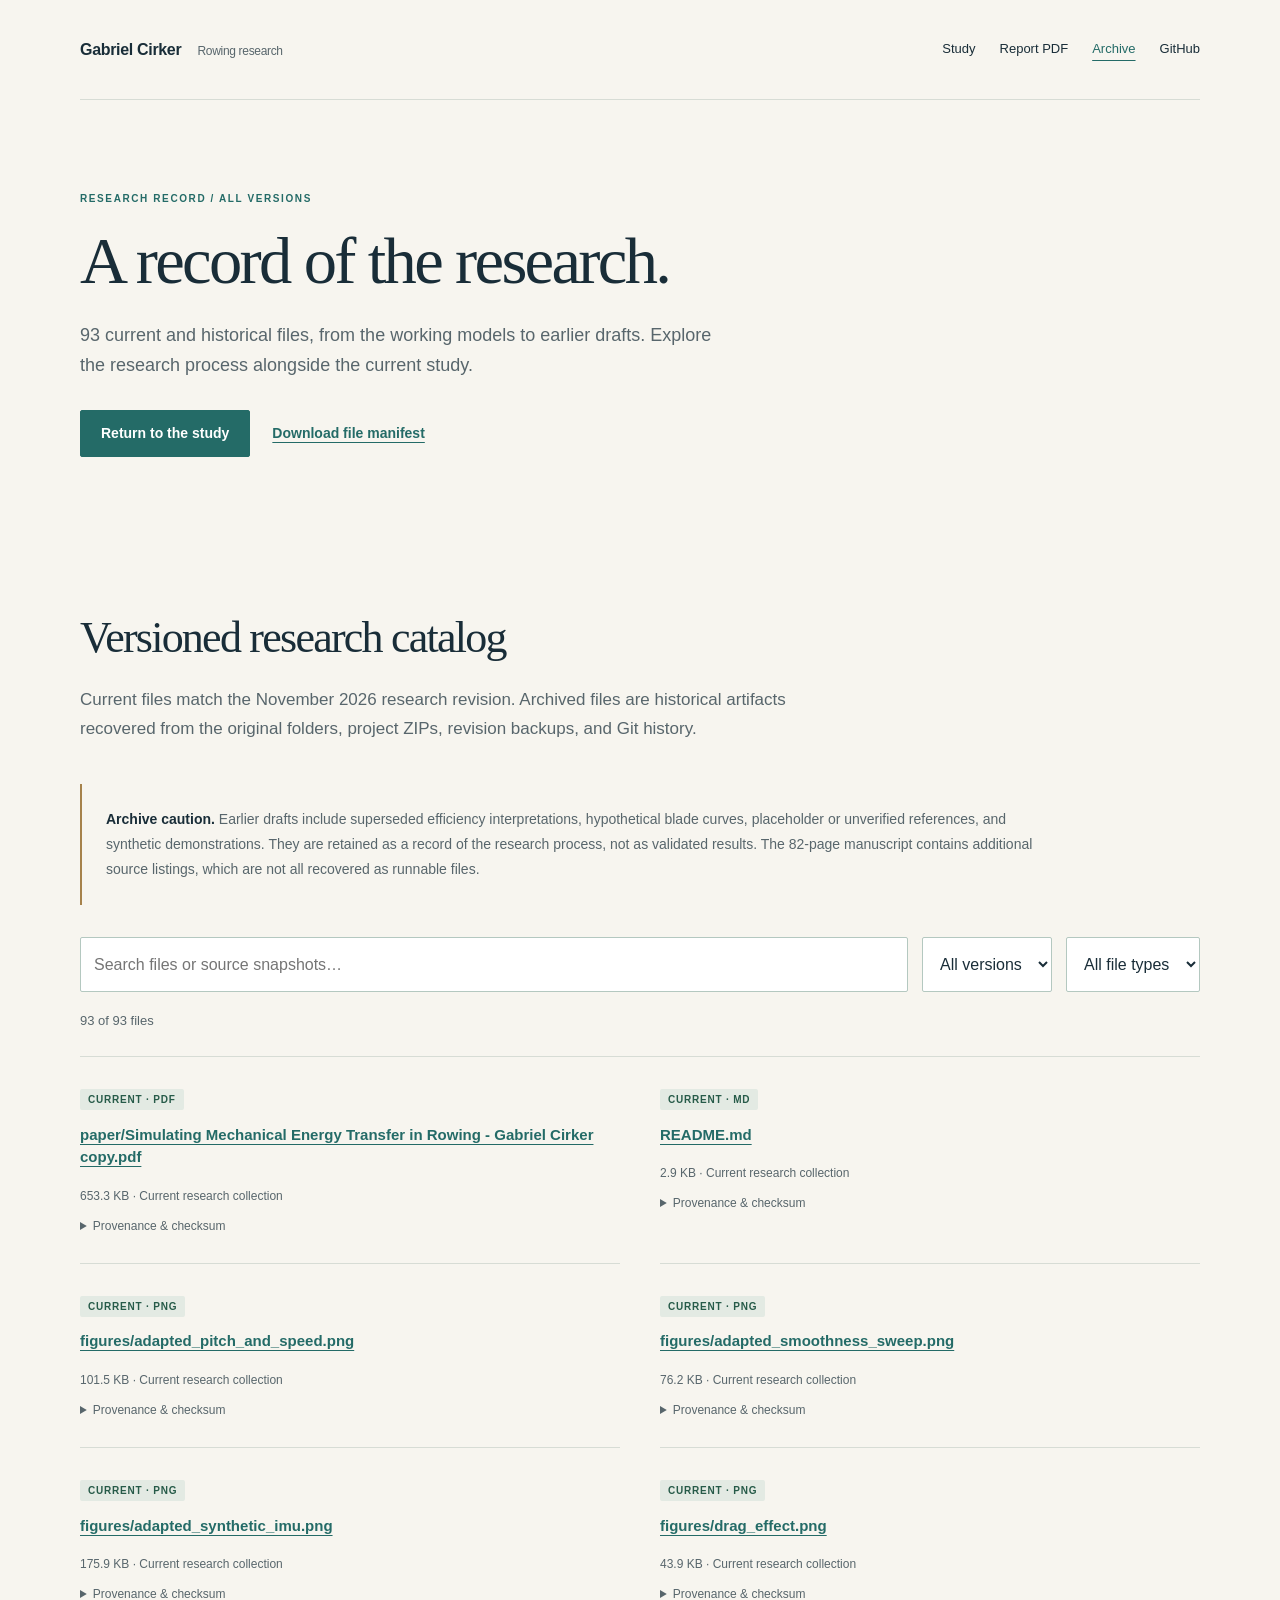
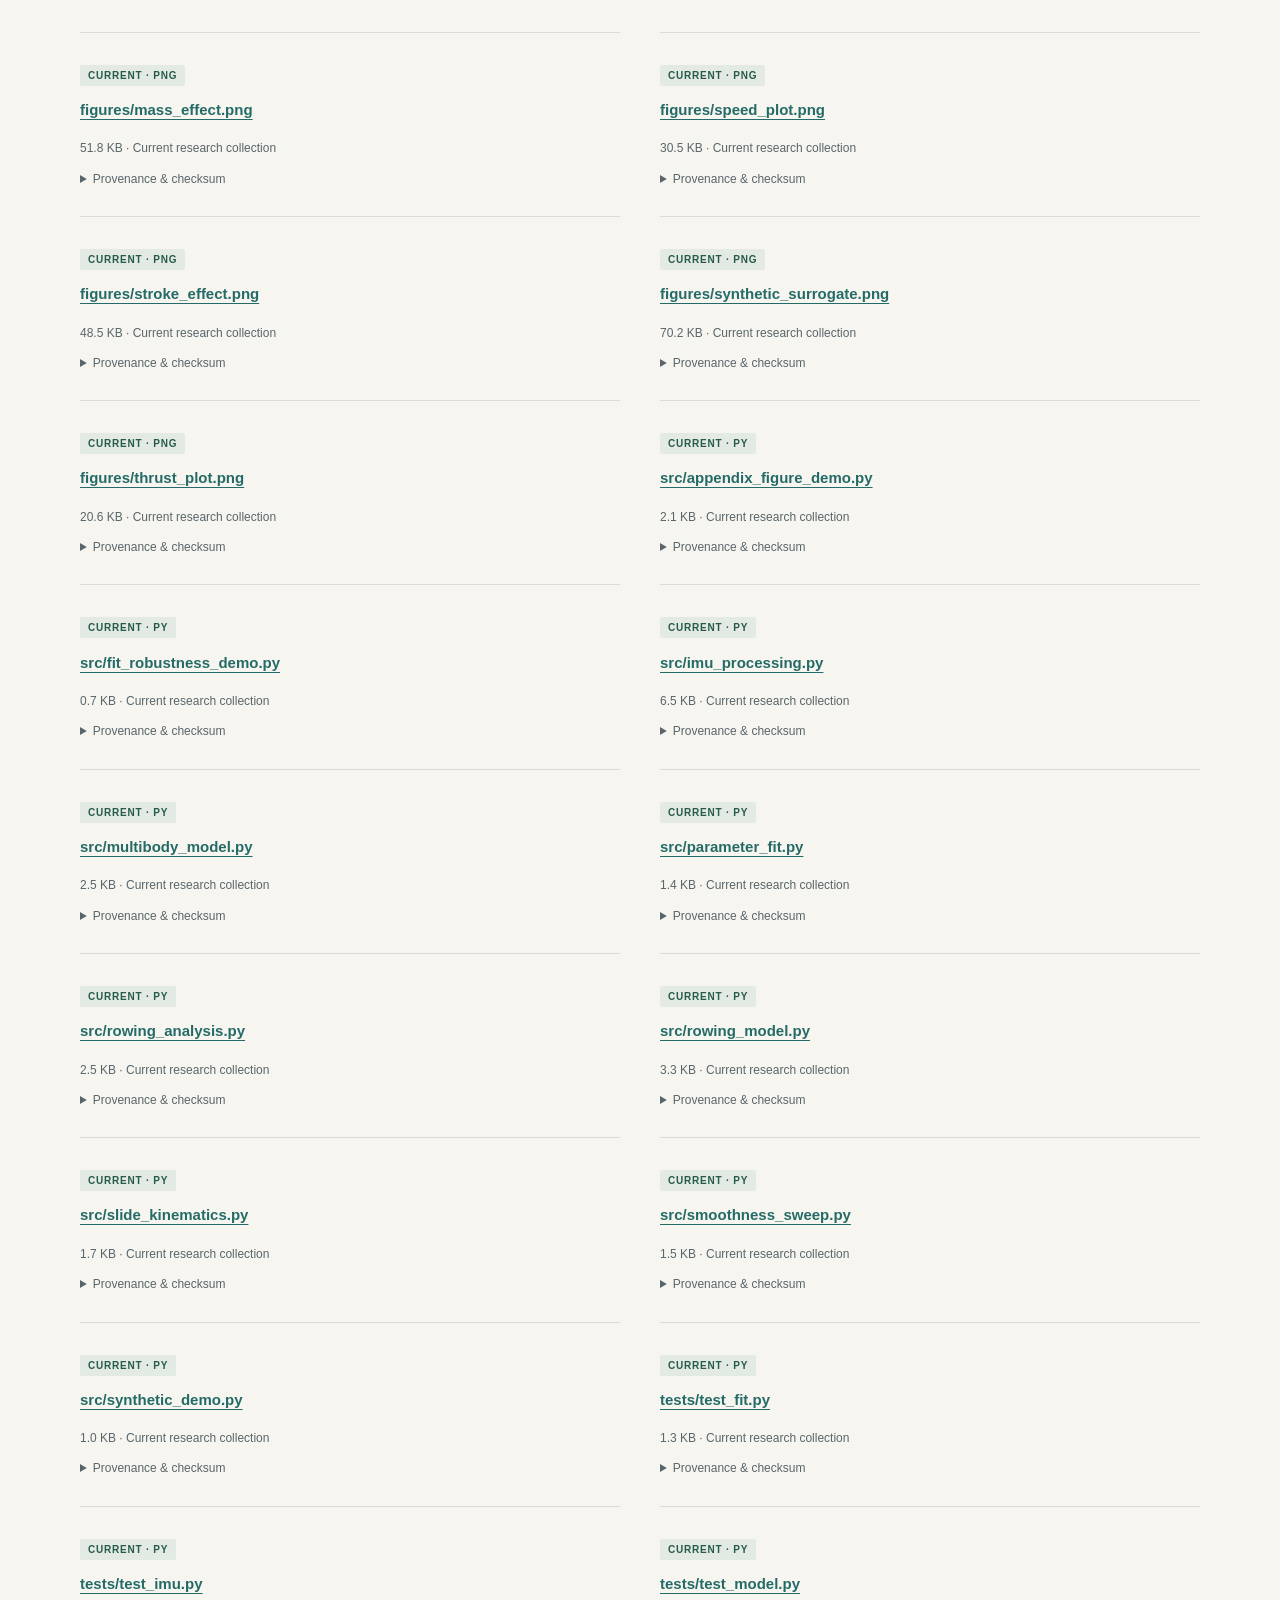
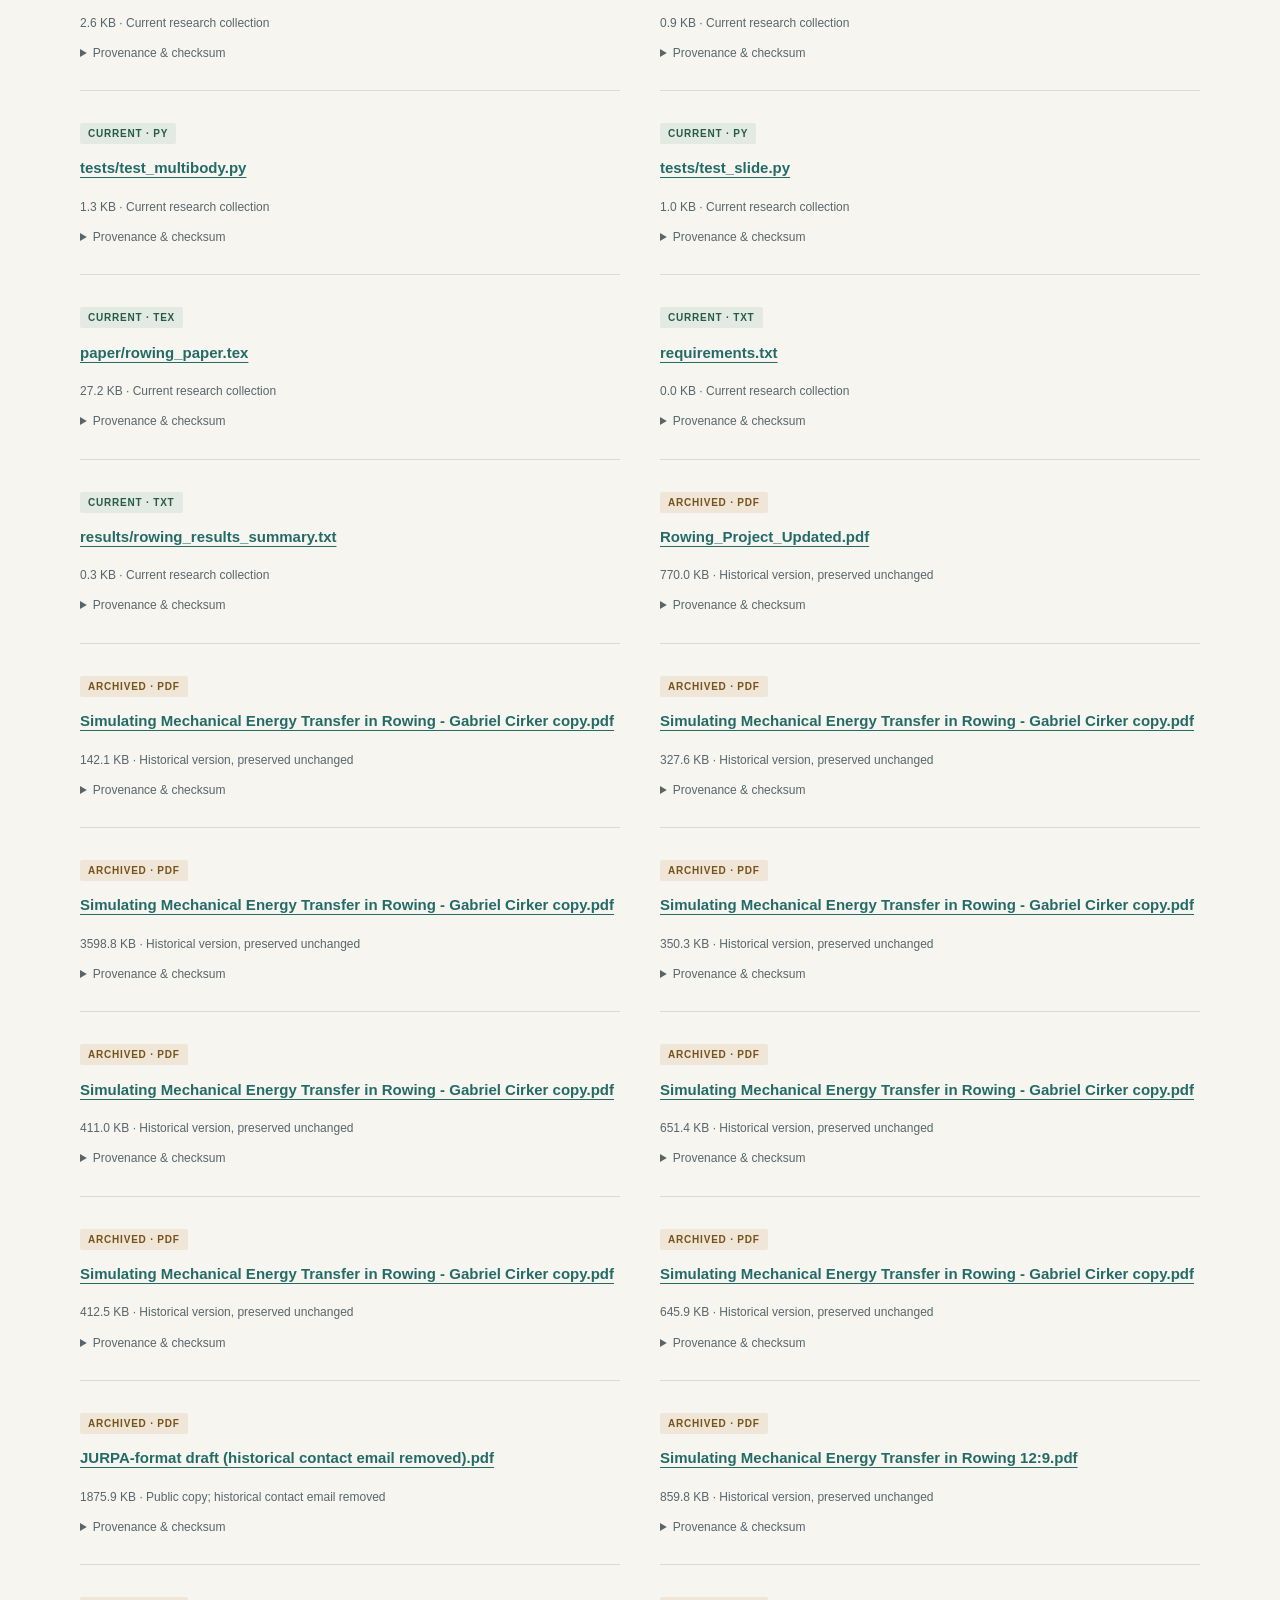
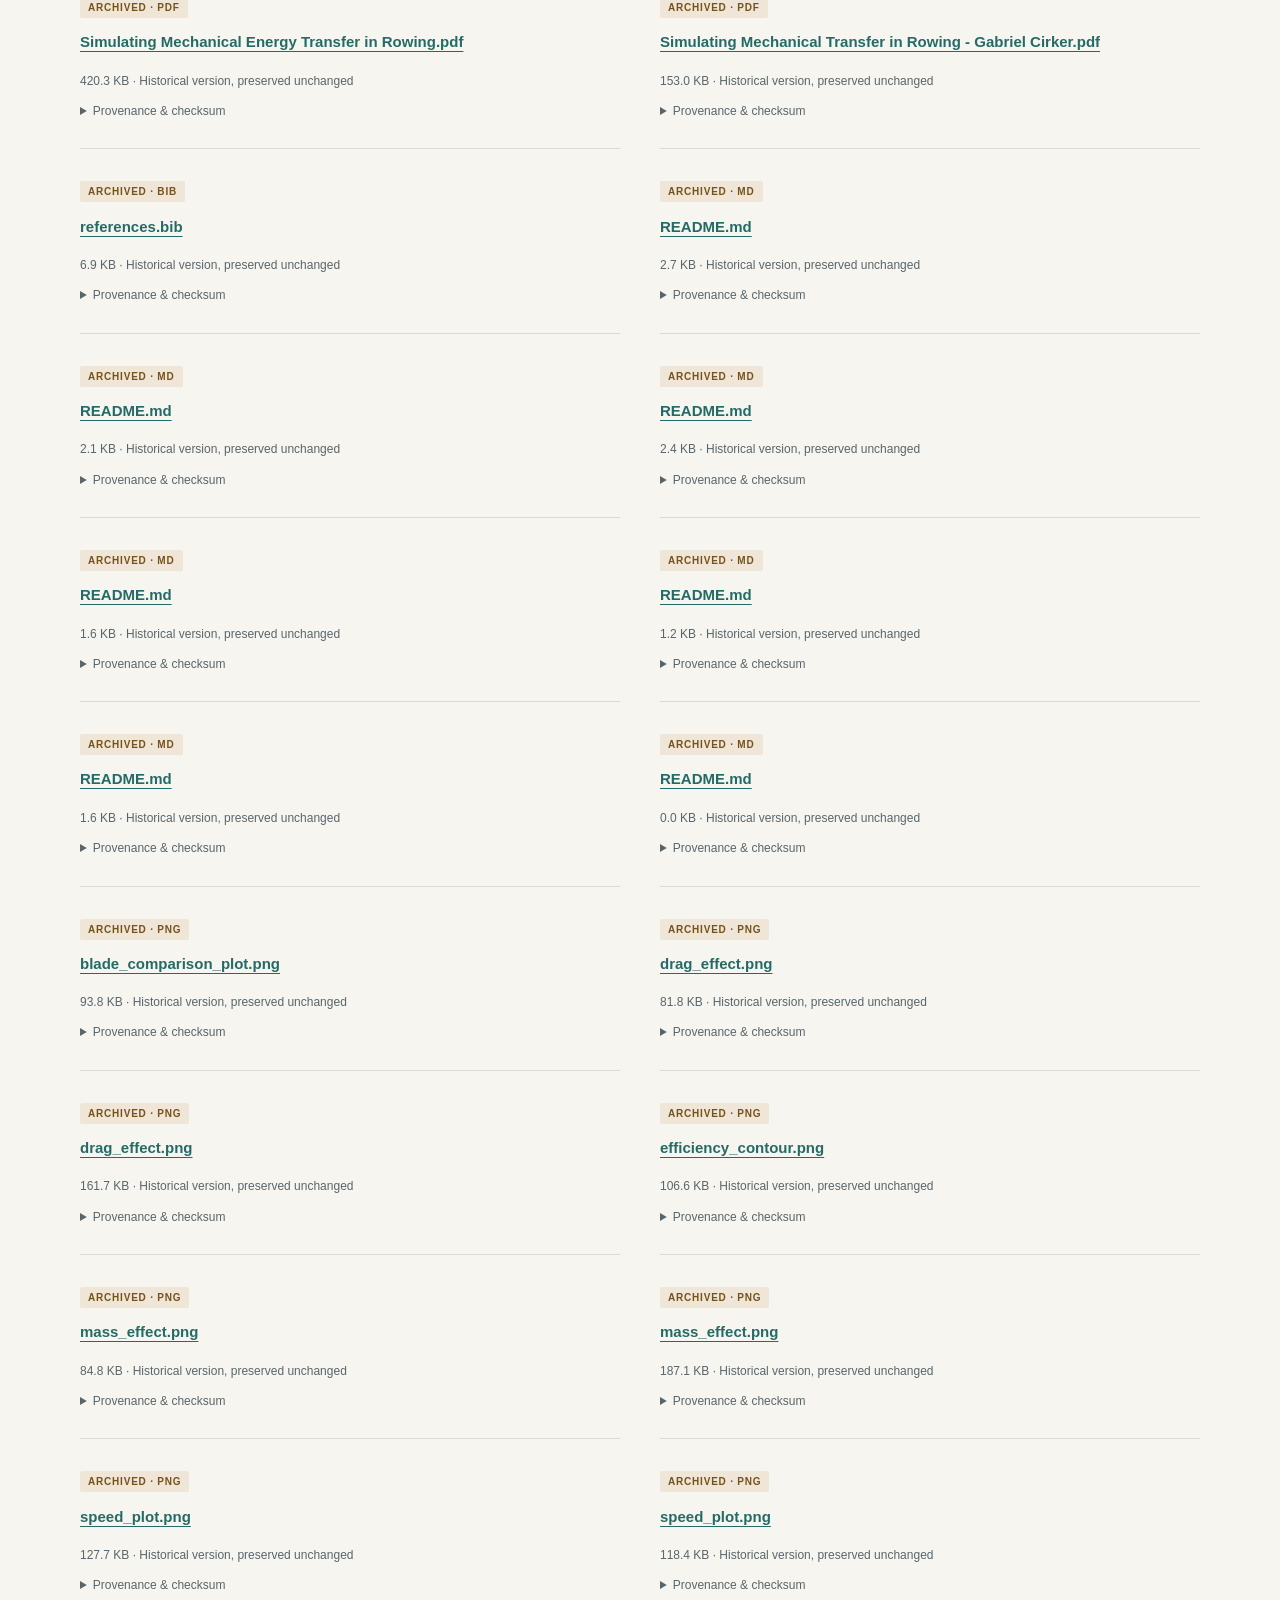
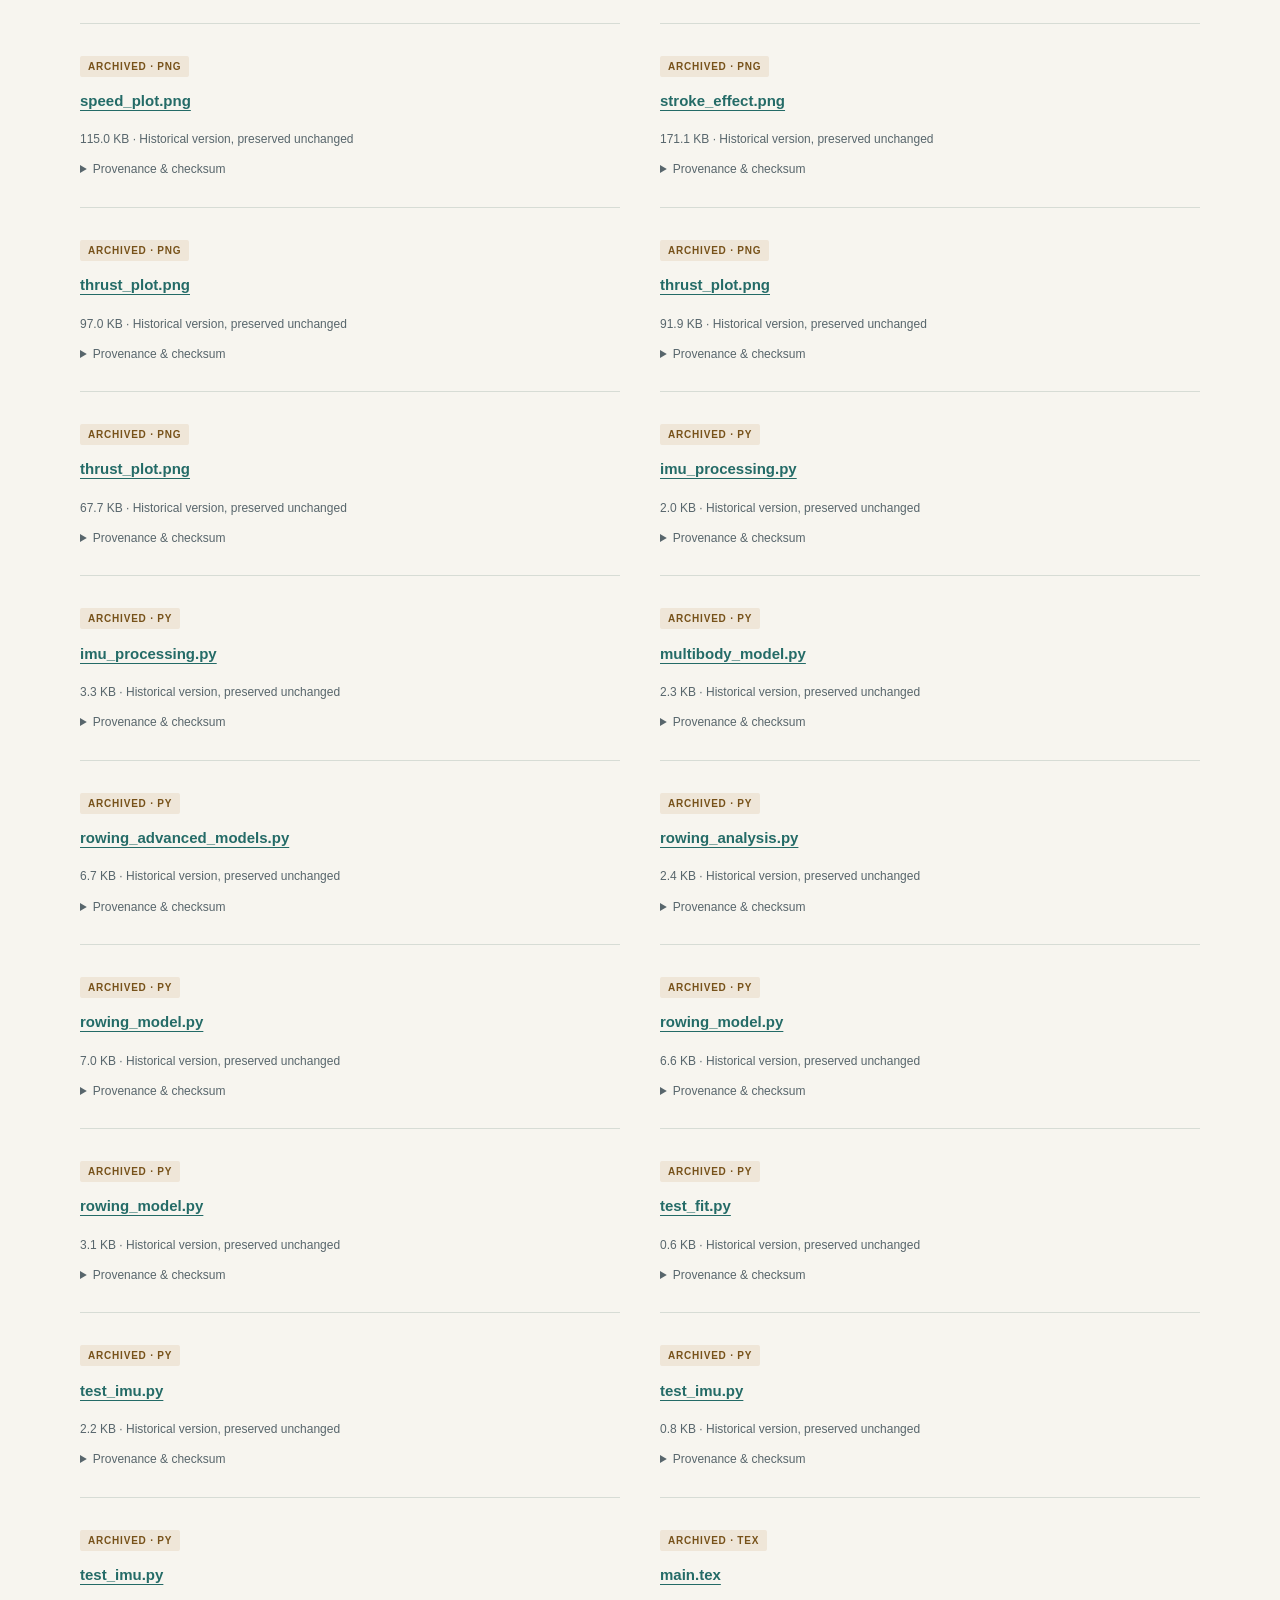
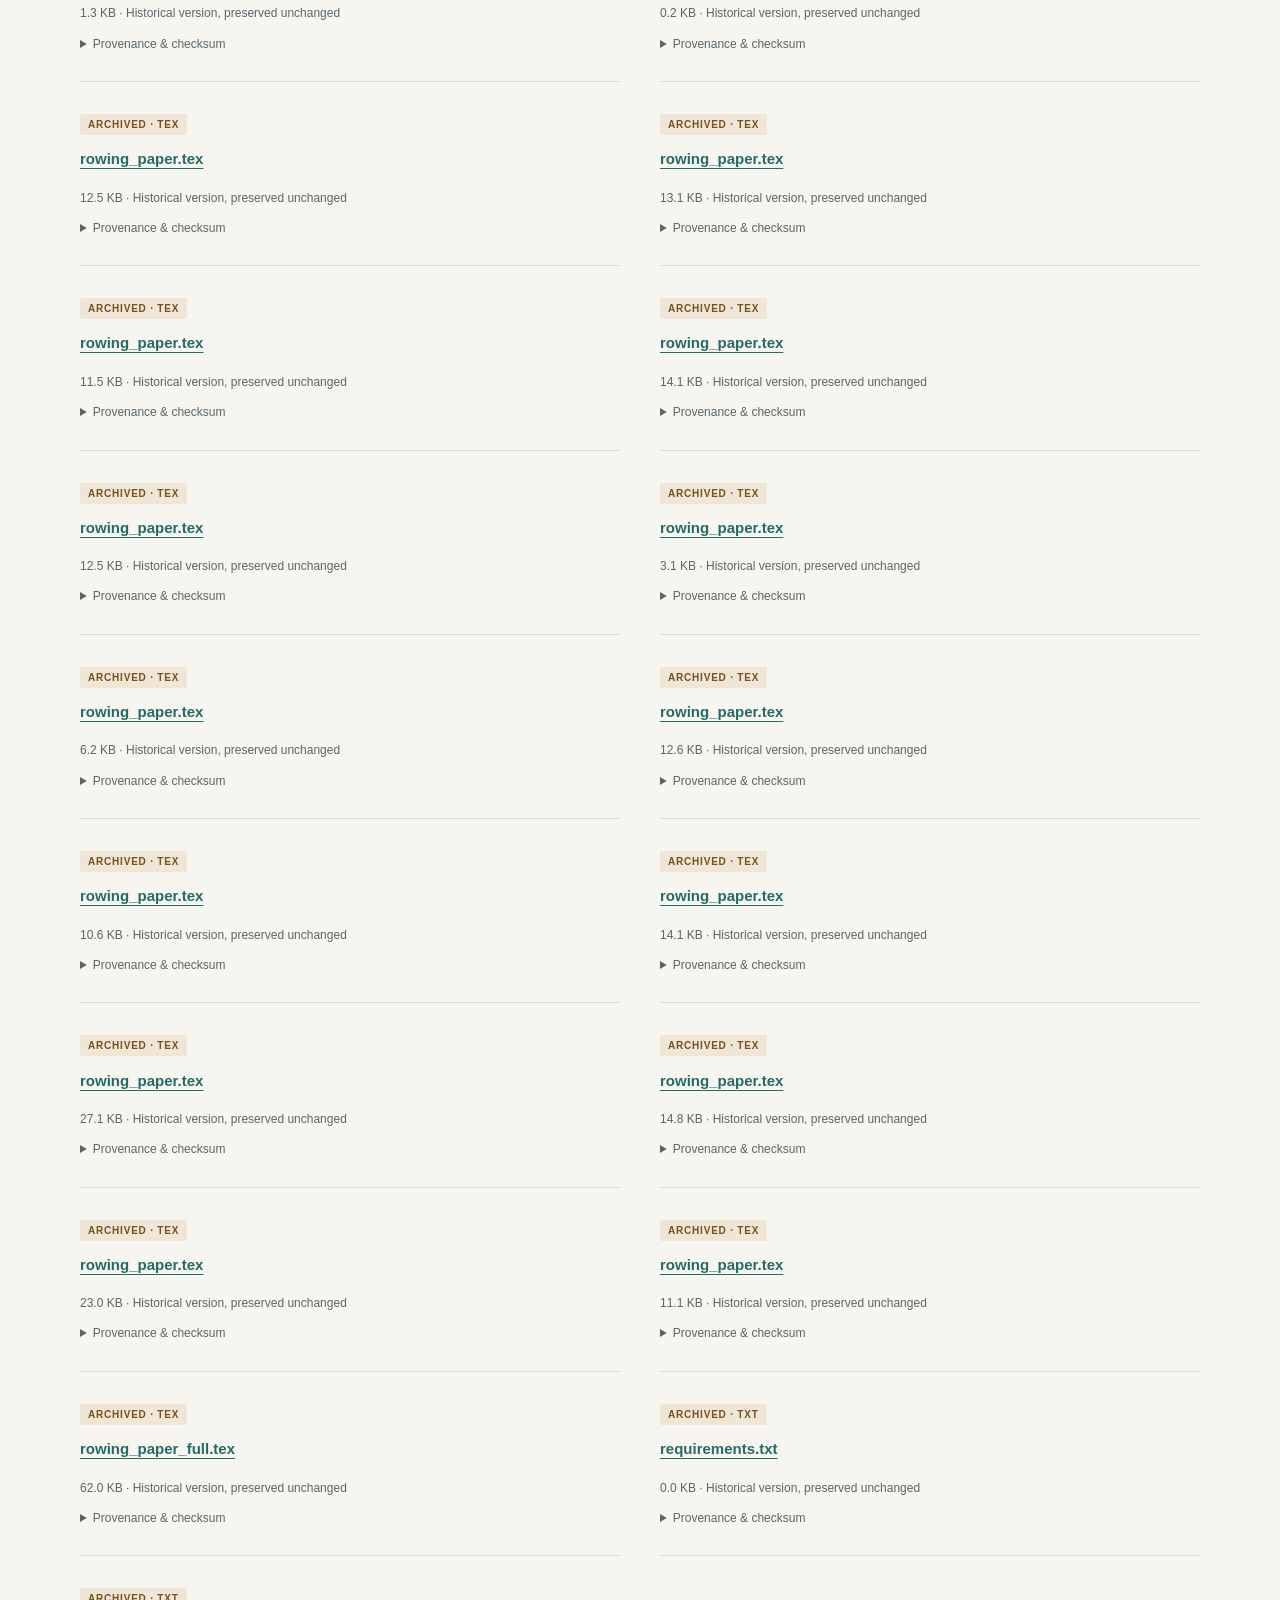
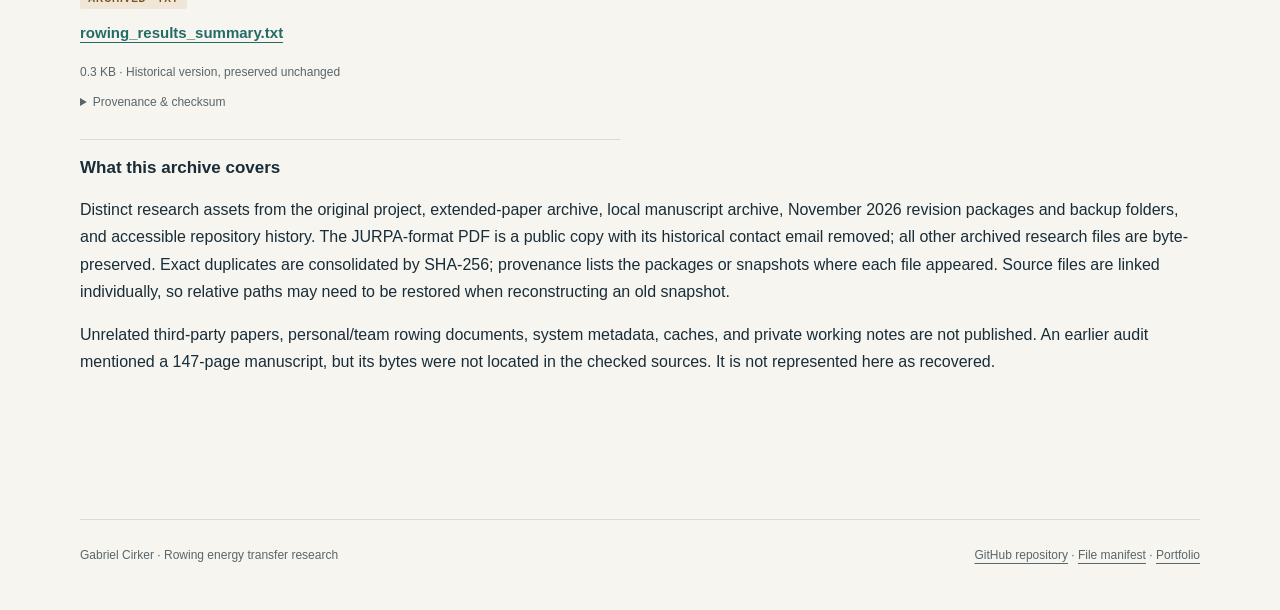
==== commit b43a7039: "Refine research presentation and use page-based navigation" ====
--- a/docs/archive.html
+++ b/docs/archive.html
@@ -1 +1 @@
-<!doctype html><html lang="en"><head><meta charset="utf-8"><meta name="viewport" content="width=device-width,initial-scale=1"><meta name="description" content="Gabriel Cirker’s rowing energy-transfer research: current report, reproducible models, synthetic demonstrations, and a versioned research archive."><title>Rowing Research Archive | Gabriel Cirker</title><link rel="stylesheet" href="assets/style.css"></head><body><a class="skip" href="#main">Skip to content</a><header><div class="wrap"><a class="brand" href="index.html">Gabriel Cirker <span>/ Research</span></a><nav aria-label="Main navigation"><a href="index.html#overview">Overview</a><a href="index.html#report">Report</a><a href="index.html#work">Code &amp; figures</a><a href="archive.html">Archive ↗</a></nav></div></header><main id="main"><section class="hero"><div class="wrap"><div class="eyebrow">Research record / All versions</div><h1>A complete view<br>of the work found.</h1><p>Browse 93 unique current and historical research files. The catalog preserves unused work and intermediate revisions without presenting superseded claims as current findings.</p><div class="actions"><a class="button light" href="index.html#report">Read the current report</a><a class="button ghost" href="archive/catalog.json">Download file manifest</a></div></div></section><section><div class="wrap"><h2>Versioned research catalog</h2><p class="intro">Current files match the November 2026 research revision. Archived files are historical artifacts recovered from the original folders, project ZIPs, revision backups, and Git history.</p><aside class="note"><strong>Archive caution.</strong> Earlier drafts include superseded efficiency interpretations, hypothetical blade curves, placeholder or unverified references, and synthetic demonstrations. They are retained as a record of the research process, not as validated results. The 82-page manuscript contains additional source listings, which are not all recovered as runnable files.</aside><div class="filters"><input id="search" type="search" aria-label="Search file names and provenance" placeholder="Search files or source snapshots…"><select id="status" aria-label="Filter by status"><option value="">All versions</option>Current</option><option>Archived</option></select><select id="kind" aria-label="Filter by file type"><option value="">All file types</option><option>BIB</option><option>MD</option><option>PDF</option><option>PNG</option><option>PY</option><option>TEX</option><option>TXT</option></select></div><p id="count" role="status">93 files</p><div class="catalog"><article class="file" data-status="Current" data-kind="PDF"><span class="tag ">Current · PDF</span><h3><a href="work/paper/Simulating Mechanical Energy Transfer in Rowing - Gabriel Cirker copy.pdf">paper/Simulating Mechanical Energy Transfer in Rowing - Gabriel Cirker copy.pdf</a></h3><small>653.3 KB · Current research collection</small><details><summary>Provenance &amp; checksum</summary><ul><li>Current research revision (November 2026)</li></ul><p class="hash">SHA-256: 8e22d457d3d86e75b961095839a86fb7f3985a4d1c00c811953cb21237b444ee</p></details></article><article class="file" data-status="Current" data-kind="MD"><span class="tag ">Current · MD</span><h3><a href="work/README.md">README.md</a></h3><small>2.9 KB · Current research collection</small><details><summary>Provenance &amp; checksum</summary><ul><li>Current research revision (November 2026)</li></ul><p class="hash">SHA-256: 2e6b554d50310c39ca238b893cd6083cb293d010bfa7b19ecdee8e0d37c041dd</p></details></article><article class="file" data-status="Current" data-kind="PNG"><span class="tag ">Current · PNG</span><h3><a href="work/figures/adapted_pitch_and_speed.png">figures/adapted_pitch_and_speed.png</a></h3><small>101.5 KB · Current research collection</small><details><summary>Provenance &amp; checksum</summary><ul><li>Current research revision (November 2026)</li></ul><p class="hash">SHA-256: 6a1720aff1de090f32b3e9a1366ddd49c6085c8f53c6bb58219b8ee5004449e3</p></details></article><article class="file" data-status="Current" data-kind="PNG"><span class="tag ">Current · PNG</span><h3><a href="work/figures/adapted_smoothness_sweep.png">figures/adapted_smoothness_sweep.png</a></h3><small>76.2 KB · Current research collection</small><details><summary>Provenance &amp; checksum</summary><ul><li>Current research revision (November 2026)</li></ul><p class="hash">SHA-256: f54d81c08ba7fabf98e769b9ce91ff419a63bac01ac921923bf96d610de02401</p></details></article><article class="file" data-status="Current" data-kind="PNG"><span class="tag ">Current · PNG</span><h3><a href="work/figures/adapted_synthetic_imu.png">figures/adapted_synthetic_imu.png</a></h3><small>175.9 KB · Current research collection</small><details><summary>Provenance &amp; checksum</summary><ul><li>Current research revision (November 2026)</li></ul><p class="hash">SHA-256: 5ead520d13a3417652202b257a688abdbd29f6f26cf1f1285cfe4f1689d1e9a4</p></details></article><article class="file" data-status="Current" data-kind="PNG"><span class="tag ">Current · PNG</span><h3><a href="work/figures/drag_effect.png">figures/drag_effect.png</a></h3><small>43.9 KB · Current research collection</small><details><summary>Provenance &amp; checksum</summary><ul><li>Current research revision (November 2026)</li></ul><p class="hash">SHA-256: 164aca7a5dd7be878399bfe7d5b12cb5ccc65dcbaf0b445d84c45a550cbaf4c8</p></details></article><article class="file" data-status="Current" data-kind="PNG"><span class="tag ">Current · PNG</span><h3><a href="work/figures/mass_effect.png">figures/mass_effect.png</a></h3><small>51.8 KB · Current research collection</small><details><summary>Provenance &amp; checksum</summary><ul><li>Current research revision (November 2026)</li></ul><p class="hash">SHA-256: 05361bef1966452e6b690c259b83f90aaaae598ecbea7afd6a20dd20b20ecf09</p></details></article><article class="file" data-status="Current" data-kind="PNG"><span class="tag ">Current · PNG</span><h3><a href="work/figures/speed_plot.png">figures/speed_plot.png</a></h3><small>30.5 KB · Current research collection</small><details><summary>Provenance &amp; checksum</summary><ul><li>Current research revision (November 2026)</li></ul><p class="hash">SHA-256: 69acc29544736623c42dad80f6cd82b3c1af522329529696b050a6f43fab8f27</p></details></article><article class="file" data-status="Current" data-kind="PNG"><span class="tag ">Current · PNG</span><h3><a href="work/figures/stroke_effect.png">figures/stroke_effect.png</a></h3><small>48.5 KB · Current research collection</small><details><summary>Provenance &amp; checksum</summary><ul><li>Current research revision (November 2026)</li></ul><p class="hash">SHA-256: fcd5de58b5ec7b36ddd90397a7143da1bd5b56d10094890daf347971f944a88f</p></details></article><article class="file" data-status="Current" data-kind="PNG"><span class="tag ">Current · PNG</span><h3><a href="work/figures/synthetic_surrogate.png">figures/synthetic_surrogate.png</a></h3><small>70.2 KB · Current research collection</small><details><summary>Provenance &amp; checksum</summary><ul><li>Current research revision (November 2026)</li></ul><p class="hash">SHA-256: 7f055727c82b30a20645f457eb89a5458478504787fa140e8d82ef44ce9f168a</p></details></article><article class="file" data-status="Current" data-kind="PNG"><span class="tag ">Current · PNG</span><h3><a href="work/figures/thrust_plot.png">figures/thrust_plot.png</a></h3><small>20.6 KB · Current research collection</small><details><summary>Provenance &amp; checksum</summary><ul><li>Current research revision (November 2026)</li></ul><p class="hash">SHA-256: 08594789fe628a0d2a3f60314baa0268cf438810b2575341acec97499b1eb336</p></details></article><article class="file" data-status="Current" data-kind="PY"><span class="tag ">Current · PY</span><h3><a href="work/src/appendix_figure_demo.py">src/appendix_figure_demo.py</a></h3><small>2.1 KB · Current research collection</small><details><summary>Provenance &amp; checksum</summary><ul><li>Current research revision (November 2026)</li></ul><p class="hash">SHA-256: cb04e1563436eaf7d1e1bc9b3adcc111be8a3c6a481490a2b5f8c3aca7adf170</p></details></article><article class="file" data-status="Current" data-kind="PY"><span class="tag ">Current · PY</span><h3><a href="work/src/fit_robustness_demo.py">src/fit_robustness_demo.py</a></h3><small>0.7 KB · Current research collection</small><details><summary>Provenance &amp; checksum</summary><ul><li>Current research revision (November 2026)</li></ul><p class="hash">SHA-256: f0c3cd1a9a38c0068344b152e45a817d1ee13a0d44c0d0ce25103ec420bf3b19</p></details></article><article class="file" data-status="Current" data-kind="PY"><span class="tag ">Current · PY</span><h3><a href="work/src/imu_processing.py">src/imu_processing.py</a></h3><small>6.5 KB · Current research collection</small><details><summary>Provenance &amp; checksum</summary><ul><li>Current research revision (November 2026)</li></ul><p class="hash">SHA-256: fad414890baadb76321bbcbd40f57f5cbd70a96885e47f04a9c0398845d77501</p></details></article><article class="file" data-status="Current" data-kind="PY"><span class="tag ">Current · PY</span><h3><a href="work/src/multibody_model.py">src/multibody_model.py</a></h3><small>2.5 KB · Current research collection</small><details><summary>Provenance &amp; checksum</summary><ul><li>Current research revision (November 2026)</li></ul><p class="hash">SHA-256: 88d59c01b9d960553c429ebf35ad2ca424ca28251a89055849b8613d6945d925</p></details></article><article class="file" data-status="Current" data-kind="PY"><span class="tag ">Current · PY</span><h3><a href="work/src/parameter_fit.py">src/parameter_fit.py</a></h3><small>1.4 KB · Current research collection</small><details><summary>Provenance &amp; checksum</summary><ul><li>Current research revision (November 2026)</li></ul><p class="hash">SHA-256: 46a334327c283f104550390bf4ae958945c7fe852245a547f5613d2f4a9126e3</p></details></article><article class="file" data-status="Current" data-kind="PY"><span class="tag ">Current · PY</span><h3><a href="work/src/rowing_analysis.py">src/rowing_analysis.py</a></h3><small>2.5 KB · Current research collection</small><details><summary>Provenance &amp; checksum</summary><ul><li>Current research revision (November 2026)</li></ul><p class="hash">SHA-256: 7346846d0fdf93db2d4e9f94f3adba35fc5befbb0c7fdcc83985abea7d81c76e</p></details></article><article class="file" data-status="Current" data-kind="PY"><span class="tag ">Current · PY</span><h3><a href="work/src/rowing_model.py">src/rowing_model.py</a></h3><small>3.3 KB · Current research collection</small><details><summary>Provenance &amp; checksum</summary><ul><li>Current research revision (November 2026)</li></ul><p class="hash">SHA-256: da174626b6a2c69338a7673a190bfbf75942fcd206f1bcd2932dd46283f701b0</p></details></article><article class="file" data-status="Current" data-kind="PY"><span class="tag ">Current · PY</span><h3><a href="work/src/slide_kinematics.py">src/slide_kinematics.py</a></h3><small>1.7 KB · Current research collection</small><details><summary>Provenance &amp; checksum</summary><ul><li>Current research revision (November 2026)</li></ul><p class="hash">SHA-256: 856aea55cf77dd2d6273ec353341bb195441a9300619c2fa085e62ae15de6923</p></details></article><article class="file" data-status="Current" data-kind="PY"><span class="tag ">Current · PY</span><h3><a href="work/src/smoothness_sweep.py">src/smoothness_sweep.py</a></h3><small>1.5 KB · Current research collection</small><details><summary>Provenance &amp; checksum</summary><ul><li>Current research revision (November 2026)</li></ul><p class="hash">SHA-256: 84004f40edfba794b533dcbdd332126be7c298b305e5cfa365519e293bfec388</p></details></article><article class="file" data-status="Current" data-kind="PY"><span class="tag ">Current · PY</span><h3><a href="work/src/synthetic_demo.py">src/synthetic_demo.py</a></h3><small>1.0 KB · Current research collection</small><details><summary>Provenance &amp; checksum</summary><ul><li>Current research revision (November 2026)</li></ul><p class="hash">SHA-256: 932f1c9dd77b4566257bc088e6f52ad20620669628e5a372487de1fc6be97381</p></details></article><article class="file" data-status="Current" data-kind="PY"><span class="tag ">Current · PY</span><h3><a href="work/tests/test_fit.py">tests/test_fit.py</a></h3><small>1.3 KB · Current research collection</small><details><summary>Provenance &amp; checksum</summary><ul><li>Current research revision (November 2026)</li></ul><p class="hash">SHA-256: 491a3439298993c98a149a718a0f87d7f36db5519fe5820f16fdfe24937bd4eb</p></details></article><article class="file" data-status="Current" data-kind="PY"><span class="tag ">Current · PY</span><h3><a href="work/tests/test_imu.py">tests/test_imu.py</a></h3><small>2.6 KB · Current research collection</small><details><summary>Provenance &amp; checksum</summary><ul><li>Current research revision (November 2026)</li></ul><p class="hash">SHA-256: c008edd71aee271fe0128d2660b2dde99a17965e584c2dfe8c40230f2605ecff</p></details></article><article class="file" data-status="Current" data-kind="PY"><span class="tag ">Current · PY</span><h3><a href="work/tests/test_model.py">tests/test_model.py</a></h3><small>0.9 KB · Current research collection</small><details><summary>Provenance &amp; checksum</summary><ul><li>Current research revision (November 2026)</li></ul><p class="hash">SHA-256: 9b725a498d6afd449485fdf5777443eb3ba3a6b4ac92cac0fde06fab7e8653cc</p></details></article><article class="file" data-status="Current" data-kind="PY"><span class="tag ">Current · PY</span><h3><a href="work/tests/test_multibody.py">tests/test_multibody.py</a></h3><small>1.3 KB · Current research collection</small><details><summary>Provenance &amp; checksum</summary><ul><li>Current research revision (November 2026)</li></ul><p class="hash">SHA-256: 1f944227ba7e98a1b23ed5eaba919d0f585f14c9dfb7d408746710cb091e0789</p></details></article><article class="file" data-status="Current" data-kind="PY"><span class="tag ">Current · PY</span><h3><a href="work/tests/test_slide.py">tests/test_slide.py</a></h3><small>1.0 KB · Current research collection</small><details><summary>Provenance &amp; checksum</summary><ul><li>Current research revision (November 2026)</li></ul><p class="hash">SHA-256: 26fa7ea293a4ba4216bf6cd4bfd59a5f2f3f7a0c575a79251640629d6949ec75</p></details></article><article class="file" data-status="Current" data-kind="TEX"><span class="tag ">Current · TEX</span><h3><a href="work/paper/rowing_paper.tex">paper/rowing_paper.tex</a></h3><small>27.2 KB · Current research collection</small><details><summary>Provenance &amp; checksum</summary><ul><li>Current research revision (November 2026)</li></ul><p class="hash">SHA-256: 68fd765dfe4f06947db7082207fb16b2fb0be16dbdab4c3c3dc61c11d068a5b9</p></details></article><article class="file" data-status="Current" data-kind="TXT"><span class="tag ">Current · TXT</span><h3><a href="work/requirements.txt">requirements.txt</a></h3><small>0.0 KB · Current research collection</small><details><summary>Provenance &amp; checksum</summary><ul><li>Current research revision (November 2026)</li></ul><p class="hash">SHA-256: e13491531df6eeb59d6420ef04d4b5651adec77439da3bccd7409e90f0988035</p></details></article><article class="file" data-status="Current" data-kind="TXT"><span class="tag ">Current · TXT</span><h3><a href="work/results/rowing_results_summary.txt">results/rowing_results_summary.txt</a></h3><small>0.3 KB · Current research collection</small><details><summary>Provenance &amp; checksum</summary><ul><li>Current research revision (November 2026)</li></ul><p class="hash">SHA-256: 3697369daf4f098ec381f6e2d92e3c47a98c7abab8b65918a31826c1e80be772</p></details></article><article class="file" data-status="Archived" data-kind="PDF"><span class="tag old">Archived · PDF</span><h3><a href="archive/files/4a02a5433f3a-Rowing_Project_Updated.pdf">Rowing_Project_Updated.pdf</a></h3><small>770.0 KB · Historical version, preserved unchanged</small><details><summary>Provenance &amp; checksum</summary><ul><li>Manuscript archive: Rowing_Project_Updated.pdf</li></ul><p class="hash">SHA-256: 4a02a5433f3aff1445dc3f0f19171f5f16d88e16ce0314f36934f5081a088de7</p></details></article><article class="file" data-status="Archived" data-kind="PDF"><span class="tag old">Archived · PDF</span><h3><a href="archive/files/d4176bf49a21-Simulating-Mechanical-Energy-Transfer-in-Rowing---Gabriel-Cirker-copy.pdf">Simulating Mechanical Energy Transfer in Rowing - Gabriel Cirker copy.pdf</a></h3><small>142.1 KB · Historical version, preserved unchanged</small><details><summary>Provenance &amp; checksum</summary><ul><li>Revision backup: pre-install-backup/rowing-energy-transfer/paper/Simulating Mechanical Energy Transfer in Rowing - Gabriel Cirker copy.pdf</li><li>research-projects-personal-clean.zip → rowing-energy-transfer/paper/Simulating Mechanical Energy Transfer in Rowing - Gabriel Cirker copy.pdf</li><li>research-projects-personal.zip → rowing-energy-transfer/paper/Simulating Mechanical Energy Transfer in Rowing - Gabriel Cirker copy.pdf</li><li>rowing-energy-transfer-personal.zip → rowing-energy-transfer/paper/Simulating Mechanical Energy Transfer in Rowing - Gabriel Cirker copy.pdf</li></ul><p class="hash">SHA-256: d4176bf49a212f510e8eaf0ae021ddd0bf8d8309a7fc754e09c6524e21886f56</p></details></article><article class="file" data-status="Archived" data-kind="PDF"><span class="tag old">Archived · PDF</span><h3><a href="archive/files/094e36af3ae0-Simulating-Mechanical-Energy-Transfer-in-Rowing---Gabriel-Cirker-copy.pdf">Simulating Mechanical Energy Transfer in Rowing - Gabriel Cirker copy.pdf</a></h3><small>327.6 KB · Historical version, preserved unchanged</small><details><summary>Provenance &amp; checksum</summary><ul><li>Revision backup: rowing-energy-transfer/paper/Simulating Mechanical Energy Transfer in Rowing - Gabriel Cirker copy.pdf</li><li>rowing-energy-transfer-expanded.zip → rowing-energy-transfer/paper/Simulating Mechanical Energy Transfer in Rowing - Gabriel Cirker copy.pdf</li></ul><p class="hash">SHA-256: 094e36af3ae045ee5c352cdcd4c5dd566481e6520b599de469c46b3eccedd7b2</p></details></article><article class="file" data-status="Archived" data-kind="PDF"><span class="tag old">Archived · PDF</span><h3><a href="archive/files/830dde284876-Simulating-Mechanical-Energy-Transfer-in-Rowing---Gabriel-Cirker-copy.pdf">Simulating Mechanical Energy Transfer in Rowing - Gabriel Cirker copy.pdf</a></h3><small>3598.8 KB · Historical version, preserved unchanged</small><details><summary>Provenance &amp; checksum</summary><ul><li>Revision backup: original-research-backup/rowing-energy-transfer/paper/Simulating Mechanical Energy Transfer in Rowing - Gabriel Cirker copy.pdf</li><li>Revision backup: pre-expanded-backup/rowing-energy-transfer/paper/original/rowing-original.pdf</li><li>Revision backup: pre-historical-affiliation-backup/rowing-energy-transfer/paper/original/rowing-original.pdf</li><li>Revision backup: pre-publication-draft-backup/rowing-energy-transfer/paper/original/rowing-original.pdf</li><li>rowing-energy-transfer-expanded.zip → rowing-energy-transfer/original-paper/Simulating Mechanical Energy Transfer in Rowing - Gabriel Cirker copy.pdf</li></ul><p class="hash">SHA-256: 830dde284876ee84552d7597e2dd715d47693a91cb077f958e7472e06cc6da92</p></details></article><article class="file" data-status="Archived" data-kind="PDF"><span class="tag old">Archived · PDF</span><h3><a href="archive/files/ee8b61e08635-Simulating-Mechanical-Energy-Transfer-in-Rowing---Gabriel-Cirker-copy.pdf">Simulating Mechanical Energy Transfer in Rowing - Gabriel Cirker copy.pdf</a></h3><small>350.3 KB · Historical version, preserved unchanged</small><details><summary>Provenance &amp; checksum</summary><ul><li>rowing-research-revision.zip → rowing-research-revision/paper/Simulating Mechanical Energy Transfer in Rowing - Gabriel Cirker copy.pdf</li></ul><p class="hash">SHA-256: ee8b61e08635deebebf44072d3ce817785fa97feb27c8276d7556ac7e290d99f</p></details></article><article class="file" data-status="Archived" data-kind="PDF"><span class="tag old">Archived · PDF</span><h3><a href="archive/files/25e827fafd8b-Simulating-Mechanical-Energy-Transfer-in-Rowing---Gabriel-Cirker-copy.pdf">Simulating Mechanical Energy Transfer in Rowing - Gabriel Cirker copy.pdf</a></h3><small>411.0 KB · Historical version, preserved unchanged</small><details><summary>Provenance &amp; checksum</summary><ul><li>Revision backup: pre-affiliation-backup/rowing-energy-transfer/paper/Simulating Mechanical Energy Transfer in Rowing - Gabriel Cirker copy.pdf</li></ul><p class="hash">SHA-256: 25e827fafd8bc5f692d063c66be0be3c2133d5934625f8f034520e101a16d240</p></details></article><article class="file" data-status="Archived" data-kind="PDF"><span class="tag old">Archived · PDF</span><h3><a href="archive/files/b028280cf5fe-Simulating-Mechanical-Energy-Transfer-in-Rowing---Gabriel-Cirker-copy.pdf">Simulating Mechanical Energy Transfer in Rowing - Gabriel Cirker copy.pdf</a></h3><small>651.4 KB · Historical version, preserved unchanged</small><details><summary>Provenance &amp; checksum</summary><ul><li>Revision backup: pre-historical-affiliation-backup/rowing-energy-transfer/paper/Simulating Mechanical Energy Transfer in Rowing - Gabriel Cirker copy.pdf</li></ul><p class="hash">SHA-256: b028280cf5feb8e5c85fef7adc33ec6ac46c88772e167ff520ae943bbacd9f6c</p></details></article><article class="file" data-status="Archived" data-kind="PDF"><span class="tag old">Archived · PDF</span><h3><a href="archive/files/17f7f436459b-Simulating-Mechanical-Energy-Transfer-in-Rowing---Gabriel-Cirker-copy.pdf">Simulating Mechanical Energy Transfer in Rowing - Gabriel Cirker copy.pdf</a></h3><small>412.5 KB · Historical version, preserved unchanged</small><details><summary>Provenance &amp; checksum</summary><ul><li>Revision backup: pre-expanded-backup/rowing-energy-transfer/paper/Simulating Mechanical Energy Transfer in Rowing - Gabriel Cirker copy.pdf</li></ul><p class="hash">SHA-256: 17f7f436459bc3428bc1506af6202423b1c4a85d2a66d54dfacbe8bba97f730b</p></details></article><article class="file" data-status="Archived" data-kind="PDF"><span class="tag old">Archived · PDF</span><h3><a href="archive/files/9fedd9896648-Simulating-Mechanical-Energy-Transfer-in-Rowing---Gabriel-Cirker-copy.pdf">Simulating Mechanical Energy Transfer in Rowing - Gabriel Cirker copy.pdf</a></h3><small>645.9 KB · Historical version, preserved unchanged</small><details><summary>Provenance &amp; checksum</summary><ul><li>Revision backup: pre-publication-draft-backup/rowing-energy-transfer/paper/Simulating Mechanical Energy Transfer in Rowing - Gabriel Cirker copy.pdf</li></ul><p class="hash">SHA-256: 9fedd9896648f3ea49bc906a4223832ade536b22fd60c3c9d944dc772e6452ac</p></details></article><article class="file" data-status="Archived" data-kind="PDF"><span class="tag old">Archived · PDF</span><h3><a href="archive/files/7ee56f00a8d4-Simulating-Mechanical-Energy-Transfer-in-Rowing---JURPA-Format-public-copy.pdf">JURPA-format draft (historical contact email removed).pdf</a></h3><small>1875.9 KB · Public copy; historical contact email removed</small><details><summary>Provenance &amp; checksum</summary><ul><li>Manuscript archive: Simulating Mechanical Energy Transfer in Rowing - JURPA Format.pdf</li></ul><p class="hash">SHA-256: 8a70cb7b69ffa0b42d773864aaf3867cbd37b352d72b58754fda6fd109172203</p></details></article><article class="file" data-status="Archived" data-kind="PDF"><span class="tag old">Archived · PDF</span><h3><a href="archive/files/adfa4c11730f-Simulating-Mechanical-Energy-Transfer-in-Rowing-12-9.pdf">Simulating Mechanical Energy Transfer in Rowing 12:9.pdf</a></h3><small>859.8 KB · Historical version, preserved unchanged</small><details><summary>Provenance &amp; checksum</summary><ul><li>Manuscript archive: Simulating Mechanical Energy Transfer in Rowing 12:9.pdf</li><li>Manuscript archive: Simulating Mechanical Energy Transfer in Rowing 12_9.pdf</li></ul><p class="hash">SHA-256: adfa4c11730ff43060783cdf78044198eb462abf49a9de3c7eb1b4aa6ed247a3</p></details></article><article class="file" data-status="Archived" data-kind="PDF"><span class="tag old">Archived · PDF</span><h3><a href="archive/files/e500e59a7f90-Simulating-Mechanical-Energy-Transfer-in-Rowing.pdf">Simulating Mechanical Energy Transfer in Rowing.pdf</a></h3><small>420.3 KB · Historical version, preserved unchanged</small><details><summary>Provenance &amp; checksum</summary><ul><li>Original project: Simulating Mechanical Energy Transfer in Rowing.pdf</li><li>Rowing Research.zip → Rowing Research/Simulating Mechanical Energy Transfer in Rowing.pdf</li></ul><p class="hash">SHA-256: e500e59a7f90249b994d5ead6f82ec1448f33990dc1c00d9e81edb688d505b4b</p></details></article><article class="file" data-status="Archived" data-kind="PDF"><span class="tag old">Archived · PDF</span><h3><a href="archive/files/3f529944ff9f-Simulating-Mechanical-Transfer-in-Rowing---Gabriel-Cirker.pdf">Simulating Mechanical Transfer in Rowing - Gabriel Cirker.pdf</a></h3><small>153.0 KB · Historical version, preserved unchanged</small><details><summary>Provenance &amp; checksum</summary><ul><li>Manuscript archive: Simulating Mechanical Transfer in Rowing - Gabriel Cirker.pdf</li></ul><p class="hash">SHA-256: 3f529944ff9f1fa8d171f125ec225f4590207081276fa2eb6f44e2da53d6df6d</p></details></article><article class="file" data-status="Archived" data-kind="BIB"><span class="tag old">Archived · BIB</span><h3><a href="archive/files/346b42a485ef-references.bib">references.bib</a></h3><small>6.9 KB · Historical version, preserved unchanged</small><details><summary>Provenance &amp; checksum</summary><ul><li>Rowing_paper_full.zip → references.bib</li></ul><p class="hash">SHA-256: 346b42a485ef1e8291e8a0d884cd748c89e4d7a00cccaa5ca6a808e6268244d6</p></details></article><article class="file" data-status="Archived" data-kind="MD"><span class="tag old">Archived · MD</span><h3><a href="archive/files/de10028ece07-README.md">README.md</a></h3><small>2.7 KB · Historical version, preserved unchanged</small><details><summary>Provenance &amp; checksum</summary><ul><li>rowing-research-imu-reconstruction.zip → rowing-research-revision/README.md</li></ul><p class="hash">SHA-256: de10028ece073498c36dbafbb8dfd9e611dafc6b57bf5786fd61878736e47ee1</p></details></article><article class="file" data-status="Archived" data-kind="MD"><span class="tag old">Archived · MD</span><h3><a href="archive/files/46ba23ab03ff-README.md">README.md</a></h3><small>2.1 KB · Historical version, preserved unchanged</small><details><summary>Provenance &amp; checksum</summary><ul><li>rowing-research-reconstructed.zip → rowing-research-revision/README.md</li></ul><p class="hash">SHA-256: 46ba23ab03ff0be37e52ca1b2aa28090850c45386811230abb909a63b48c1689</p></details></article><article class="file" data-status="Archived" data-kind="MD"><span class="tag old">Archived · MD</span><h3><a href="archive/files/54adfb516e9a-README.md">README.md</a></h3><small>2.4 KB · Historical version, preserved unchanged</small><details><summary>Provenance &amp; checksum</summary><ul><li>rowing-research-updated.zip → rowing-research-revision/README.md</li></ul><p class="hash">SHA-256: 54adfb516e9a7cd45e3da5797dd240a013ae9d5fd40f752e0e58c808be09c8a6</p></details></article><article class="file" data-status="Archived" data-kind="MD"><span class="tag old">Archived · MD</span><h3><a href="archive/files/03bd158ff457-README.md">README.md</a></h3><small>1.6 KB · Historical version, preserved unchanged</small><details><summary>Provenance &amp; checksum</summary><ul><li>Revision backup: pre-install-backup/rowing-energy-transfer/README.md</li><li>Revision backup: rowing-energy-transfer/README.md</li><li>research-projects-personal-clean.zip → rowing-energy-transfer/README.md</li><li>research-source-revisions.zip → rowing-research-revision/README.md</li><li>rowing-energy-transfer-expanded.zip → rowing-energy-transfer/README.md</li><li>rowing-energy-transfer-personal.zip → rowing-energy-transfer/README.md</li><li>rowing-research-revision.zip → rowing-research-revision/README.md</li></ul><p class="hash">SHA-256: 03bd158ff457861fd8f3ceb822414fac1505d5621ee67087084037e51b5a309b</p></details></article><article class="file" data-status="Archived" data-kind="MD"><span class="tag old">Archived · MD</span><h3><a href="archive/files/9164b2b5e8aa-README.md">README.md</a></h3><small>1.2 KB · Historical version, preserved unchanged</small><details><summary>Provenance &amp; checksum</summary><ul><li>Revision backup: original-research-backup/rowing-energy-transfer/README.md</li></ul><p class="hash">SHA-256: 9164b2b5e8aa0734081b4848fed48c6b82baecc1083a6535639fdd89e746a4a2</p></details></article><article class="file" data-status="Archived" data-kind="MD"><span class="tag old">Archived · MD</span><h3><a href="archive/files/a9013a225d31-README.md">README.md</a></h3><small>1.6 KB · Historical version, preserved unchanged</small><details><summary>Provenance &amp; checksum</summary><ul><li>research-projects-personal.zip → rowing-energy-transfer/README.md</li></ul><p class="hash">SHA-256: a9013a225d31050d3c4e01430bc52935a3870fd4b7011ed01f28cd10bf43ad9b</p></details></article><article class="file" data-status="Archived" data-kind="MD"><span class="tag old">Archived · MD</span><h3><a href="archive/files/2df279107371-README.md">README.md</a></h3><small>0.0 KB · Historical version, preserved unchanged</small><details><summary>Provenance &amp; checksum</summary><ul><li>Earlier Git history: README.md</li></ul><p class="hash">SHA-256: 2df27910737147eb404bc089fd5de94c8c49fd1e16486c87d59ce36dae4c8a37</p></details></article><article class="file" data-status="Archived" data-kind="PNG"><span class="tag old">Archived · PNG</span><h3><a href="archive/files/b2c853f2b71e-blade_comparison_plot.png">blade_comparison_plot.png</a></h3><small>93.8 KB · Historical version, preserved unchanged</small><details><summary>Provenance &amp; checksum</summary><ul><li>Rowing_paper_full.zip → blade_comparison_plot.png</li></ul><p class="hash">SHA-256: b2c853f2b71e06b81296779c00ab184c21039a8cfdd9c7958da798d092ef83ae</p></details></article><article class="file" data-status="Archived" data-kind="PNG"><span class="tag old">Archived · PNG</span><h3><a href="archive/files/a39c9db79fdc-drag_effect.png">drag_effect.png</a></h3><small>81.8 KB · Historical version, preserved unchanged</small><details><summary>Provenance &amp; checksum</summary><ul><li>Rowing_paper_full.zip → drag_effect.png</li></ul><p class="hash">SHA-256: a39c9db79fdcdae1ea26e77381cedc941c25b897e5eaf34431e7924ad4e6a64e</p></details></article><article class="file" data-status="Archived" data-kind="PNG"><span class="tag old">Archived · PNG</span><h3><a href="archive/files/921af0a87ee3-drag_effect.png">drag_effect.png</a></h3><small>161.7 KB · Historical version, preserved unchanged</small><details><summary>Provenance &amp; checksum</summary><ul><li>Revision backup: original-research-backup/rowing-energy-transfer/figures/drag_effect.png</li></ul><p class="hash">SHA-256: 921af0a87ee39a654ba27e6c3559a3e5fbed09e0d5ea4ed664d756fcf218f8c8</p></details></article><article class="file" data-status="Archived" data-kind="PNG"><span class="tag old">Archived · PNG</span><h3><a href="archive/files/99dbaf5ef1b2-efficiency_contour.png">efficiency_contour.png</a></h3><small>106.6 KB · Historical version, preserved unchanged</small><details><summary>Provenance &amp; checksum</summary><ul><li>Rowing_paper_full.zip → efficiency_contour.png</li></ul><p class="hash">SHA-256: 99dbaf5ef1b2603a80ebd3952bf3b96622b4621ab2291000c2a3495b18dbc146</p></details></article><article class="file" data-status="Archived" data-kind="PNG"><span class="tag old">Archived · PNG</span><h3><a href="archive/files/32dd32cb07e0-mass_effect.png">mass_effect.png</a></h3><small>84.8 KB · Historical version, preserved unchanged</small><details><summary>Provenance &amp; checksum</summary><ul><li>Rowing_paper_full.zip → mass_effect.png</li></ul><p class="hash">SHA-256: 32dd32cb07e004beaeb0769a0a658ce553d5aa98a35ddb5a68e1b919851430a4</p></details></article><article class="file" data-status="Archived" data-kind="PNG"><span class="tag old">Archived · PNG</span><h3><a href="archive/files/3af62f4a660a-mass_effect.png">mass_effect.png</a></h3><small>187.1 KB · Historical version, preserved unchanged</small><details><summary>Provenance &amp; checksum</summary><ul><li>Revision backup: original-research-backup/rowing-energy-transfer/figures/mass_effect.png</li></ul><p class="hash">SHA-256: 3af62f4a660af2a567fa74e18ab9e8a4032c7c73625b5579acf66111316cdb71</p></details></article><article class="file" data-status="Archived" data-kind="PNG"><span class="tag old">Archived · PNG</span><h3><a href="archive/files/c4aedc9cfb0e-speed_plot.png">speed_plot.png</a></h3><small>127.7 KB · Historical version, preserved unchanged</small><details><summary>Provenance &amp; checksum</summary><ul><li>Rowing Research.zip → Rowing Research/rowing_project (1).zip → speed_plot.png</li><li>Rowing Research.zip → Rowing Research/rowing_project.zip → speed_plot.png</li><li>Rowing_paper_full.zip → speed_plot.png</li><li>rowing_project (1).zip → speed_plot.png</li><li>rowing_project.zip → speed_plot.png</li></ul><p class="hash">SHA-256: c4aedc9cfb0e9243fef4b233a97b5a5b5ff22680bc90373111f86078c9a8da87</p></details></article><article class="file" data-status="Archived" data-kind="PNG"><span class="tag old">Archived · PNG</span><h3><a href="archive/files/8419f8d62e96-speed_plot.png">speed_plot.png</a></h3><small>118.4 KB · Historical version, preserved unchanged</small><details><summary>Provenance &amp; checksum</summary><ul><li>Original project: speed_plot.png</li><li>Rowing Research.zip → Rowing Research/speed_plot.png</li></ul><p class="hash">SHA-256: 8419f8d62e960f32f518e3b69972226c4e54adb4f951558c9b6737a510aa56aa</p></details></article><article class="file" data-status="Archived" data-kind="PNG"><span class="tag old">Archived · PNG</span><h3><a href="archive/files/adb85bafb0a3-speed_plot.png">speed_plot.png</a></h3><small>115.0 KB · Historical version, preserved unchanged</small><details><summary>Provenance &amp; checksum</summary><ul><li>Revision backup: original-research-backup/rowing-energy-transfer/figures/speed_plot.png</li></ul><p class="hash">SHA-256: adb85bafb0a3665b54e1799e3bbeefe0d24866cb94d13c4b591ade8bc7e0ec15</p></details></article><article class="file" data-status="Archived" data-kind="PNG"><span class="tag old">Archived · PNG</span><h3><a href="archive/files/14325498d16b-stroke_effect.png">stroke_effect.png</a></h3><small>171.1 KB · Historical version, preserved unchanged</small><details><summary>Provenance &amp; checksum</summary><ul><li>Revision backup: original-research-backup/rowing-energy-transfer/figures/stroke_effect.png</li></ul><p class="hash">SHA-256: 14325498d16bc3277e11c5564366ba494705d671da3a4ab1787429e85ba2fb0a</p></details></article><article class="file" data-status="Archived" data-kind="PNG"><span class="tag old">Archived · PNG</span><h3><a href="archive/files/6cffc6f7c22e-thrust_plot.png">thrust_plot.png</a></h3><small>97.0 KB · Historical version, preserved unchanged</small><details><summary>Provenance &amp; checksum</summary><ul><li>Rowing Research.zip → Rowing Research/rowing_project (1).zip → thrust_plot.png</li><li>Rowing Research.zip → Rowing Research/rowing_project.zip → thrust_plot.png</li><li>Rowing_paper_full.zip → thrust_plot.png</li><li>rowing_project (1).zip → thrust_plot.png</li><li>rowing_project.zip → thrust_plot.png</li></ul><p class="hash">SHA-256: 6cffc6f7c22ee047dab7f82c1b8a0958c26be9845f61859129d2c155712ca5bb</p></details></article><article class="file" data-status="Archived" data-kind="PNG"><span class="tag old">Archived · PNG</span><h3><a href="archive/files/826556c47e7c-thrust_plot.png">thrust_plot.png</a></h3><small>91.9 KB · Historical version, preserved unchanged</small><details><summary>Provenance &amp; checksum</summary><ul><li>Original project: thrust_plot.png</li><li>Rowing Research.zip → Rowing Research/thrust_plot.png</li></ul><p class="hash">SHA-256: 826556c47e7cee1c3da3a630edda7f66ff35599b19192fef9d3b6aaa8bfbf544</p></details></article><article class="file" data-status="Archived" data-kind="PNG"><span class="tag old">Archived · PNG</span><h3><a href="archive/files/2d41718f5555-thrust_plot.png">thrust_plot.png</a></h3><small>67.7 KB · Historical version, preserved unchanged</small><details><summary>Provenance &amp; checksum</summary><ul><li>Revision backup: original-research-backup/rowing-energy-transfer/figures/thrust_plot.png</li></ul><p class="hash">SHA-256: 2d41718f5555dfe0972d7be5f01b8896c88257db1feed6a3c5b1e1c114ed39c6</p></details></article><article class="file" data-status="Archived" data-kind="PY"><span class="tag old">Archived · PY</span><h3><a href="archive/files/03f038353d04-imu_processing.py">imu_processing.py</a></h3><small>2.0 KB · Historical version, preserved unchanged</small><details><summary>Provenance &amp; checksum</summary><ul><li>rowing-research-reconstructed.zip → rowing-research-revision/src/imu_processing.py</li></ul><p class="hash">SHA-256: 03f038353d046a83521a10f7846f70e25daae2f33723962e6c562a43f4b4b7ec</p></details></article><article class="file" data-status="Archived" data-kind="PY"><span class="tag old">Archived · PY</span><h3><a href="archive/files/ca403a22977d-imu_processing.py">imu_processing.py</a></h3><small>3.3 KB · Historical version, preserved unchanged</small><details><summary>Provenance &amp; checksum</summary><ul><li>rowing-research-updated.zip → rowing-research-revision/src/imu_processing.py</li></ul><p class="hash">SHA-256: ca403a22977d15b005646dffef7ae6de5b32f0030634c58b9639f9c2516814bb</p></details></article><article class="file" data-status="Archived" data-kind="PY"><span class="tag old">Archived · PY</span><h3><a href="archive/files/e91f09df34c9-multibody_model.py">multibody_model.py</a></h3><small>2.3 KB · Historical version, preserved unchanged</small><details><summary>Provenance &amp; checksum</summary><ul><li>rowing-research-imu-reconstruction.zip → rowing-research-revision/src/multibody_model.py</li><li>rowing-research-reconstructed.zip → rowing-research-revision/src/multibody_model.py</li><li>rowing-research-updated.zip → rowing-research-revision/src/multibody_model.py</li></ul><p class="hash">SHA-256: e91f09df34c9738975a21775ce8cf157f68b8652e67003f7f30a30575e5f404c</p></details></article><article class="file" data-status="Archived" data-kind="PY"><span class="tag old">Archived · PY</span><h3><a href="archive/files/fcb8355704fc-rowing_advanced_models.py">rowing_advanced_models.py</a></h3><small>6.7 KB · Historical version, preserved unchanged</small><details><summary>Provenance &amp; checksum</summary><ul><li>Rowing_paper_full.zip → rowing_advanced_models.py</li></ul><p class="hash">SHA-256: fcb8355704fcccb50b6fc5ddbf353c030aa0d19c4d1c9ac436567d887b7891b1</p></details></article><article class="file" data-status="Archived" data-kind="PY"><span class="tag old">Archived · PY</span><h3><a href="archive/files/4aef9d6b4da4-rowing_analysis.py">rowing_analysis.py</a></h3><small>2.4 KB · Historical version, preserved unchanged</small><details><summary>Provenance &amp; checksum</summary><ul><li>Revision backup: original-research-backup/rowing-energy-transfer/src/rowing_analysis.py</li></ul><p class="hash">SHA-256: 4aef9d6b4da4ea8e12007499cbc4a8d8b4af8b8d06320c268e1d2b1935bc60b9</p></details></article><article class="file" data-status="Archived" data-kind="PY"><span class="tag old">Archived · PY</span><h3><a href="archive/files/12fd2530ec1f-rowing_model.py">rowing_model.py</a></h3><small>7.0 KB · Historical version, preserved unchanged</small><details><summary>Provenance &amp; checksum</summary><ul><li>Original project: rowing_model.py</li><li>Rowing Research.zip → Rowing Research/rowing_model.py</li><li>Rowing Research.zip → Rowing Research/rowing_project (1).zip → rowing_model.py</li><li>Rowing Research.zip → Rowing Research/rowing_project.zip → rowing_model.py</li><li>rowing_project (1).zip → rowing_model.py</li><li>rowing_project.zip → rowing_model.py</li></ul><p class="hash">SHA-256: 12fd2530ec1f46e3a5af4acdb74b596d830144b56a53498b6f95477df82665ff</p></details></article><article class="file" data-status="Archived" data-kind="PY"><span class="tag old">Archived · PY</span><h3><a href="archive/files/ed59311f395e-rowing_model.py">rowing_model.py</a></h3><small>6.6 KB · Historical version, preserved unchanged</small><details><summary>Provenance &amp; checksum</summary><ul><li>Rowing_paper_full.zip → rowing_model.py</li></ul><p class="hash">SHA-256: ed59311f395e6cbbce5481f61b12e96e34bd7985c0f592662b95debe0cb30770</p></details></article><article class="file" data-status="Archived" data-kind="PY"><span class="tag old">Archived · PY</span><h3><a href="archive/files/bbf7f2091c4d-rowing_model.py">rowing_model.py</a></h3><small>3.1 KB · Historical version, preserved unchanged</small><details><summary>Provenance &amp; checksum</summary><ul><li>Revision backup: original-research-backup/rowing-energy-transfer/src/rowing_model.py</li></ul><p class="hash">SHA-256: bbf7f2091c4d2b83bffa17916d842656f7e963e525ef6857a09f3e69ef913da9</p></details></article><article class="file" data-status="Archived" data-kind="PY"><span class="tag old">Archived · PY</span><h3><a href="archive/files/e0947317572c-test_fit.py">test_fit.py</a></h3><small>0.6 KB · Historical version, preserved unchanged</small><details><summary>Provenance &amp; checksum</summary><ul><li>rowing-research-updated.zip → rowing-research-revision/tests/test_fit.py</li></ul><p class="hash">SHA-256: e0947317572ca952c407953ae0a12c591f78faeeca1e2f067b7f84bf691ed4e7</p></details></article><article class="file" data-status="Archived" data-kind="PY"><span class="tag old">Archived · PY</span><h3><a href="archive/files/b391d1aa2fc6-test_imu.py">test_imu.py</a></h3><small>2.2 KB · Historical version, preserved unchanged</small><details><summary>Provenance &amp; checksum</summary><ul><li>rowing-research-adapted-figures.zip → rowing-research-revision/tests/test_imu.py</li><li>rowing-research-imu-reconstruction.zip → rowing-research-revision/tests/test_imu.py</li></ul><p class="hash">SHA-256: b391d1aa2fc678d479ee4245236081818db5e76648925e4e690bf0654e2cf3e9</p></details></article><article class="file" data-status="Archived" data-kind="PY"><span class="tag old">Archived · PY</span><h3><a href="archive/files/2020c166b01e-test_imu.py">test_imu.py</a></h3><small>0.8 KB · Historical version, preserved unchanged</small><details><summary>Provenance &amp; checksum</summary><ul><li>rowing-research-reconstructed.zip → rowing-research-revision/tests/test_imu.py</li></ul><p class="hash">SHA-256: 2020c166b01e8783f875d699d7caad418999c13d195de0fc9a97015d60f16273</p></details></article><article class="file" data-status="Archived" data-kind="PY"><span class="tag old">Archived · PY</span><h3><a href="archive/files/177eb3f0c4cd-test_imu.py">test_imu.py</a></h3><small>1.3 KB · Historical version, preserved unchanged</small><details><summary>Provenance &amp; checksum</summary><ul><li>rowing-research-updated.zip → rowing-research-revision/tests/test_imu.py</li></ul><p class="hash">SHA-256: 177eb3f0c4cddc4afee958a004ebc5b42a197328d20c788fd9eddfbaee0fae42</p></details></article><article class="file" data-status="Archived" data-kind="TEX"><span class="tag old">Archived · TEX</span><h3><a href="archive/files/db75e6726493-main.tex">main.tex</a></h3><small>0.2 KB · Historical version, preserved unchanged</small><details><summary>Provenance &amp; checksum</summary><ul><li>Rowing_paper_full.zip → main.tex</li></ul><p class="hash">SHA-256: db75e67264930df78bcd334b293ca8aae1b556cb793cef7c0139983d3f1a88fc</p></details></article><article class="file" data-status="Archived" data-kind="TEX"><span class="tag old">Archived · TEX</span><h3><a href="archive/files/279f4a98f6ef-rowing_paper.tex">rowing_paper.tex</a></h3><small>12.5 KB · Historical version, preserved unchanged</small><details><summary>Provenance &amp; checksum</summary><ul><li>Original project: rowing_paper.tex</li><li>Rowing Research.zip → Rowing Research/rowing_paper.tex</li><li>Rowing Research.zip → Rowing Research/rowing_project (1).zip → rowing_paper.tex</li><li>Rowing Research.zip → Rowing Research/rowing_project.zip → rowing_paper.tex</li><li>rowing_project (1).zip → rowing_paper.tex</li><li>rowing_project.zip → rowing_paper.tex</li></ul><p class="hash">SHA-256: 279f4a98f6efa1a633f79ee3774e0750d570691c2111043ea8b0a3762c1c86c2</p></details></article><article class="file" data-status="Archived" data-kind="TEX"><span class="tag old">Archived · TEX</span><h3><a href="archive/files/8f659a42279d-rowing_paper.tex">rowing_paper.tex</a></h3><small>13.1 KB · Historical version, preserved unchanged</small><details><summary>Provenance &amp; checksum</summary><ul><li>rowing-research-adapted-figures.zip → rowing-research-revision/paper/rowing_paper.tex</li><li>rowing-research-imu-reconstruction.zip → rowing-research-revision/paper/rowing_paper.tex</li></ul><p class="hash">SHA-256: 8f659a42279d8fa064318b402184fce5bd4f72b0cbb6954f6f0c07fd448cfc4e</p></details></article><article class="file" data-status="Archived" data-kind="TEX"><span class="tag old">Archived · TEX</span><h3><a href="archive/files/7a6882d912f6-rowing_paper.tex">rowing_paper.tex</a></h3><small>11.5 KB · Historical version, preserved unchanged</small><details><summary>Provenance &amp; checksum</summary><ul><li>rowing-research-reconstructed.zip → rowing-research-revision/paper/rowing_paper.tex</li></ul><p class="hash">SHA-256: 7a6882d912f61464e548dbc33002b92044ed44db58d5e5f4ef74b148be28bd5c</p></details></article><article class="file" data-status="Archived" data-kind="TEX"><span class="tag old">Archived · TEX</span><h3><a href="archive/files/0e6015dce899-rowing_paper.tex">rowing_paper.tex</a></h3><small>14.1 KB · Historical version, preserved unchanged</small><details><summary>Provenance &amp; checksum</summary><ul><li>rowing-research-audited.zip → rowing-research-revision/paper/rowing_paper.tex</li></ul><p class="hash">SHA-256: 0e6015dce89927f783f16badbefdffb2c49f36a515e148188168dbacec3d2993</p></details></article><article class="file" data-status="Archived" data-kind="TEX"><span class="tag old">Archived · TEX</span><h3><a href="archive/files/b826c8a3ea94-rowing_paper.tex">rowing_paper.tex</a></h3><small>12.5 KB · Historical version, preserved unchanged</small><details><summary>Provenance &amp; checksum</summary><ul><li>rowing-research-updated.zip → rowing-research-revision/paper/rowing_paper.tex</li></ul><p class="hash">SHA-256: b826c8a3ea941bf74aa8a111579d6a2f5af1cd102e4038f2819a5baf60c0b5e4</p></details></article><article class="file" data-status="Archived" data-kind="TEX"><span class="tag old">Archived · TEX</span><h3><a href="archive/files/577d44ad955a-rowing_paper.tex">rowing_paper.tex</a></h3><small>3.1 KB · Historical version, preserved unchanged</small><details><summary>Provenance &amp; checksum</summary><ul><li>Revision backup: pre-install-backup/rowing-energy-transfer/paper/rowing_paper.tex</li><li>research-projects-personal-clean.zip → rowing-energy-transfer/paper/rowing_paper.tex</li><li>research-projects-personal.zip → rowing-energy-transfer/paper/rowing_paper.tex</li><li>rowing-energy-transfer-personal.zip → rowing-energy-transfer/paper/rowing_paper.tex</li></ul><p class="hash">SHA-256: 577d44ad955a754db79a4994af10da5e4f7a99c713683111023bc9c9467c28a4</p></details></article><article class="file" data-status="Archived" data-kind="TEX"><span class="tag old">Archived · TEX</span><h3><a href="archive/files/b258ff0abbff-rowing_paper.tex">rowing_paper.tex</a></h3><small>6.2 KB · Historical version, preserved unchanged</small><details><summary>Provenance &amp; checksum</summary><ul><li>Revision backup: rowing-energy-transfer/paper/rowing_paper.tex</li><li>rowing-energy-transfer-expanded.zip → rowing-energy-transfer/paper/rowing_paper.tex</li></ul><p class="hash">SHA-256: b258ff0abbffc2265e3c1861dbf91be4a7f1c3a58ea3ba26b06ddf681128e463</p></details></article><article class="file" data-status="Archived" data-kind="TEX"><span class="tag old">Archived · TEX</span><h3><a href="archive/files/cccd3b5f8343-rowing_paper.tex">rowing_paper.tex</a></h3><small>12.6 KB · Historical version, preserved unchanged</small><details><summary>Provenance &amp; checksum</summary><ul><li>Revision backup: original-research-backup/rowing-energy-transfer/paper/rowing_paper.tex</li><li>Revision backup: pre-expanded-backup/rowing-energy-transfer/paper/original/rowing-original.tex</li><li>Revision backup: pre-historical-affiliation-backup/rowing-energy-transfer/paper/original/rowing-original.tex</li><li>Revision backup: pre-publication-draft-backup/rowing-energy-transfer/paper/original/rowing-original.tex</li><li>rowing-energy-transfer-expanded.zip → rowing-energy-transfer/original-paper/rowing_paper.tex</li></ul><p class="hash">SHA-256: cccd3b5f8343cbfba4d6d343ced9548c87621c13bf3b793f551ce89652b91fb4</p></details></article><article class="file" data-status="Archived" data-kind="TEX"><span class="tag old">Archived · TEX</span><h3><a href="archive/files/da7b6a5000bb-rowing_paper.tex">rowing_paper.tex</a></h3><small>10.6 KB · Historical version, preserved unchanged</small><details><summary>Provenance &amp; checksum</summary><ul><li>rowing-research-revision.zip → rowing-research-revision/paper/rowing_paper.tex</li></ul><p class="hash">SHA-256: da7b6a5000bb855931856a65aa84a21f59cf6dff70addf0b3c06b5940fe9560e</p></details></article><article class="file" data-status="Archived" data-kind="TEX"><span class="tag old">Archived · TEX</span><h3><a href="archive/files/1c36be2163aa-rowing_paper.tex">rowing_paper.tex</a></h3><small>14.1 KB · Historical version, preserved unchanged</small><details><summary>Provenance &amp; checksum</summary><ul><li>Revision backup: pre-affiliation-backup/rowing-energy-transfer/paper/rowing_paper.tex</li></ul><p class="hash">SHA-256: 1c36be2163aa2484f703cc82d37d62a8bd6ce54daa7a421cccfe30d33447144a</p></details></article><article class="file" data-status="Archived" data-kind="TEX"><span class="tag old">Archived · TEX</span><h3><a href="archive/files/daa4b6793c79-rowing_paper.tex">rowing_paper.tex</a></h3><small>27.1 KB · Historical version, preserved unchanged</small><details><summary>Provenance &amp; checksum</summary><ul><li>Revision backup: pre-historical-affiliation-backup/rowing-energy-transfer/paper/rowing_paper.tex</li></ul><p class="hash">SHA-256: daa4b6793c7969d5a72c4cd74370ebfa80b1293052443bb17b06e0c5f5f233ec</p></details></article><article class="file" data-status="Archived" data-kind="TEX"><span class="tag old">Archived · TEX</span><h3><a href="archive/files/594e56422a46-rowing_paper.tex">rowing_paper.tex</a></h3><small>14.8 KB · Historical version, preserved unchanged</small><details><summary>Provenance &amp; checksum</summary><ul><li>Revision backup: pre-expanded-backup/rowing-energy-transfer/paper/rowing_paper.tex</li></ul><p class="hash">SHA-256: 594e56422a4617991b81c0a59eec39c6f43e464f537548a0a7c13644b11eef13</p></details></article><article class="file" data-status="Archived" data-kind="TEX"><span class="tag old">Archived · TEX</span><h3><a href="archive/files/43450819ff43-rowing_paper.tex">rowing_paper.tex</a></h3><small>23.0 KB · Historical version, preserved unchanged</small><details><summary>Provenance &amp; checksum</summary><ul><li>Revision backup: pre-publication-draft-backup/rowing-energy-transfer/paper/rowing_paper.tex</li></ul><p class="hash">SHA-256: 43450819ff43ac900ef4bf5b8276fbffb6cb3fe2a1ec8d0c182dbea0087d9093</p></details></article><article class="file" data-status="Archived" data-kind="TEX"><span class="tag old">Archived · TEX</span><h3><a href="archive/files/a7615b3add8a-rowing_paper.tex">rowing_paper.tex</a></h3><small>11.1 KB · Historical version, preserved unchanged</small><details><summary>Provenance &amp; checksum</summary><ul><li>research-source-revisions.zip → rowing-research-revision/paper/rowing_paper.tex</li></ul><p class="hash">SHA-256: a7615b3add8a2491ef0f7620808b435eb27635d0255c3f75ec8b00a6f3ad0145</p></details></article><article class="file" data-status="Archived" data-kind="TEX"><span class="tag old">Archived · TEX</span><h3><a href="archive/files/6188960ea2e5-rowing_paper_full.tex">rowing_paper_full.tex</a></h3><small>62.0 KB · Historical version, preserved unchanged</small><details><summary>Provenance &amp; checksum</summary><ul><li>Rowing_paper_full.zip → rowing_paper_full.tex</li></ul><p class="hash">SHA-256: 6188960ea2e5a4db6e4fa42ebe67a149960761beec2c0b47db84e1b465f6e7d2</p></details></article><article class="file" data-status="Archived" data-kind="TXT"><span class="tag old">Archived · TXT</span><h3><a href="archive/files/6d4cdf924e8b-requirements.txt">requirements.txt</a></h3><small>0.0 KB · Historical version, preserved unchanged</small><details><summary>Provenance &amp; checksum</summary><ul><li>Revision backup: pre-install-backup/rowing-energy-transfer/requirements.txt</li><li>Revision backup: rowing-energy-transfer/requirements.txt</li><li>research-projects-personal-clean.zip → rowing-energy-transfer/requirements.txt</li><li>research-projects-personal.zip → rowing-energy-transfer/requirements.txt</li><li>research-source-revisions.zip → rowing-research-revision/requirements.txt</li><li>rowing-energy-transfer-expanded.zip → rowing-energy-transfer/requirements.txt</li><li>rowing-energy-transfer-personal.zip → rowing-energy-transfer/requirements.txt</li><li>rowing-research-revision.zip → rowing-research-revision/requirements.txt</li></ul><p class="hash">SHA-256: 6d4cdf924e8b6fe2cf827f647ca740148e2e8b4c44ea31578dbea46cbd403417</p></details></article><article class="file" data-status="Archived" data-kind="TXT"><span class="tag old">Archived · TXT</span><h3><a href="archive/files/94f1d8074a90-rowing_results_summary.txt">rowing_results_summary.txt</a></h3><small>0.3 KB · Historical version, preserved unchanged</small><details><summary>Provenance &amp; checksum</summary><ul><li>Original project: rowing_results_summary.txt</li><li>Revision backup: original-research-backup/rowing-energy-transfer/results/rowing_results_summary.txt</li><li>Rowing Research.zip → Rowing Research/rowing_project (1).zip → rowing_results_summary.txt</li><li>Rowing Research.zip → Rowing Research/rowing_project.zip → rowing_results_summary.txt</li><li>Rowing Research.zip → Rowing Research/rowing_results_summary.txt</li><li>rowing_project (1).zip → rowing_results_summary.txt</li><li>rowing_project.zip → rowing_results_summary.txt</li></ul><p class="hash">SHA-256: 94f1d8074a9030a8bd63895c6e7abe41add0e4ef863af00b3a45b94598f7e237</p></details></article></div><h3>What this archive covers</h3><p>Distinct research assets from the original project, extended-paper archive, local manuscript archive, November 2026 revision packages and backup folders, and accessible repository history. The JURPA-format PDF is a public copy with its historical contact email removed; all other archived research files are byte-preserved. Exact duplicates are consolidated by SHA-256; provenance lists the packages or snapshots where each file appeared. Source files are linked individually, so relative paths may need to be restored when reconstructing an old snapshot.</p><p>Unrelated third-party papers, personal/team rowing documents, system metadata, caches, and private working notes are not published. An earlier audit mentioned a 147-page manuscript, but its bytes were not located in the checked sources. It is not represented here as recovered.</p></div></section></main><footer><div class="wrap"><span>Gabriel Cirker · Rowing energy transfer research</span><span><a href="https://github.com/gabrielcirker/rowing-research">GitHub repository</a> · <a href="archive/catalog.json">File manifest</a> · <a href="https://gabrielcirker.github.io/">Portfolio</a></span></div></footer><script src="assets/archive.js" defer></script></body></html>+<!doctype html><html lang="en"><head><meta charset="utf-8"><meta name="viewport" content="width=device-width,initial-scale=1"><meta name="description" content="Gabriel Cirker’s rowing energy-transfer research: current report, reproducible models, synthetic demonstrations, and a versioned research archive."><title>Rowing Research Archive | Gabriel Cirker</title><link rel="stylesheet" href="assets/style.css?v=editorial-2"></head><body><a class="skip" href="#main">Skip to content</a><header><div class="wrap"><a class="brand" href="https://gabrielcirker.github.io/">Gabriel Cirker <span>Rowing research</span></a><nav aria-label="Main navigation"><a href="index.html">Study</a><a href="report/rowing-report.pdf">Report PDF</a><a href="archive.html" aria-current="page">Archive</a><a href="https://github.com/gabrielcirker/rowing-research">GitHub</a></nav></div></header><main id="main"><section class="hero archive-hero"><div class="wrap"><div class="eyebrow">Research record / All versions</div><h1>A record of the research.</h1><p>93 current and historical files, from the working models to earlier drafts. Explore the research process alongside the current study.</p><div class="actions"><a class="button light" href="index.html">Return to the study</a><a class="button ghost" href="archive/catalog.json">Download file manifest</a></div></div></section><section><div class="wrap"><h2>Versioned research catalog</h2><p class="intro">Current files match the November 2026 research revision. Archived files are historical artifacts recovered from the original folders, project ZIPs, revision backups, and Git history.</p><aside class="note"><strong>Archive caution.</strong> Earlier drafts include superseded efficiency interpretations, hypothetical blade curves, placeholder or unverified references, and synthetic demonstrations. They are retained as a record of the research process, not as validated results. The 82-page manuscript contains additional source listings, which are not all recovered as runnable files.</aside><div class="filters"><input id="search" type="search" aria-label="Search file names and provenance" placeholder="Search files or source snapshots…"><select id="status" aria-label="Filter by status"><option value="">All versions</option><option>Current</option><option>Archived</option></select><select id="kind" aria-label="Filter by file type"><option value="">All file types</option><option>BIB</option><option>MD</option><option>PDF</option><option>PNG</option><option>PY</option><option>TEX</option><option>TXT</option></select></div><p id="count" role="status">93 files</p><div class="catalog"><article class="file" data-status="Current" data-kind="PDF"><span class="tag ">Current · PDF</span><h3><a href="work/paper/Simulating Mechanical Energy Transfer in Rowing - Gabriel Cirker copy.pdf">paper/Simulating Mechanical Energy Transfer in Rowing - Gabriel Cirker copy.pdf</a></h3><small>653.3 KB · Current research collection</small><details><summary>Provenance &amp; checksum</summary><ul><li>Current research revision (November 2026)</li></ul><p class="hash">SHA-256: 8e22d457d3d86e75b961095839a86fb7f3985a4d1c00c811953cb21237b444ee</p></details></article><article class="file" data-status="Current" data-kind="MD"><span class="tag ">Current · MD</span><h3><a href="work/README.md">README.md</a></h3><small>2.9 KB · Current research collection</small><details><summary>Provenance &amp; checksum</summary><ul><li>Current research revision (November 2026)</li></ul><p class="hash">SHA-256: 2e6b554d50310c39ca238b893cd6083cb293d010bfa7b19ecdee8e0d37c041dd</p></details></article><article class="file" data-status="Current" data-kind="PNG"><span class="tag ">Current · PNG</span><h3><a href="work/figures/adapted_pitch_and_speed.png">figures/adapted_pitch_and_speed.png</a></h3><small>101.5 KB · Current research collection</small><details><summary>Provenance &amp; checksum</summary><ul><li>Current research revision (November 2026)</li></ul><p class="hash">SHA-256: 6a1720aff1de090f32b3e9a1366ddd49c6085c8f53c6bb58219b8ee5004449e3</p></details></article><article class="file" data-status="Current" data-kind="PNG"><span class="tag ">Current · PNG</span><h3><a href="work/figures/adapted_smoothness_sweep.png">figures/adapted_smoothness_sweep.png</a></h3><small>76.2 KB · Current research collection</small><details><summary>Provenance &amp; checksum</summary><ul><li>Current research revision (November 2026)</li></ul><p class="hash">SHA-256: f54d81c08ba7fabf98e769b9ce91ff419a63bac01ac921923bf96d610de02401</p></details></article><article class="file" data-status="Current" data-kind="PNG"><span class="tag ">Current · PNG</span><h3><a href="work/figures/adapted_synthetic_imu.png">figures/adapted_synthetic_imu.png</a></h3><small>175.9 KB · Current research collection</small><details><summary>Provenance &amp; checksum</summary><ul><li>Current research revision (November 2026)</li></ul><p class="hash">SHA-256: 5ead520d13a3417652202b257a688abdbd29f6f26cf1f1285cfe4f1689d1e9a4</p></details></article><article class="file" data-status="Current" data-kind="PNG"><span class="tag ">Current · PNG</span><h3><a href="work/figures/drag_effect.png">figures/drag_effect.png</a></h3><small>43.9 KB · Current research collection</small><details><summary>Provenance &amp; checksum</summary><ul><li>Current research revision (November 2026)</li></ul><p class="hash">SHA-256: 164aca7a5dd7be878399bfe7d5b12cb5ccc65dcbaf0b445d84c45a550cbaf4c8</p></details></article><article class="file" data-status="Current" data-kind="PNG"><span class="tag ">Current · PNG</span><h3><a href="work/figures/mass_effect.png">figures/mass_effect.png</a></h3><small>51.8 KB · Current research collection</small><details><summary>Provenance &amp; checksum</summary><ul><li>Current research revision (November 2026)</li></ul><p class="hash">SHA-256: 05361bef1966452e6b690c259b83f90aaaae598ecbea7afd6a20dd20b20ecf09</p></details></article><article class="file" data-status="Current" data-kind="PNG"><span class="tag ">Current · PNG</span><h3><a href="work/figures/speed_plot.png">figures/speed_plot.png</a></h3><small>30.5 KB · Current research collection</small><details><summary>Provenance &amp; checksum</summary><ul><li>Current research revision (November 2026)</li></ul><p class="hash">SHA-256: 69acc29544736623c42dad80f6cd82b3c1af522329529696b050a6f43fab8f27</p></details></article><article class="file" data-status="Current" data-kind="PNG"><span class="tag ">Current · PNG</span><h3><a href="work/figures/stroke_effect.png">figures/stroke_effect.png</a></h3><small>48.5 KB · Current research collection</small><details><summary>Provenance &amp; checksum</summary><ul><li>Current research revision (November 2026)</li></ul><p class="hash">SHA-256: fcd5de58b5ec7b36ddd90397a7143da1bd5b56d10094890daf347971f944a88f</p></details></article><article class="file" data-status="Current" data-kind="PNG"><span class="tag ">Current · PNG</span><h3><a href="work/figures/synthetic_surrogate.png">figures/synthetic_surrogate.png</a></h3><small>70.2 KB · Current research collection</small><details><summary>Provenance &amp; checksum</summary><ul><li>Current research revision (November 2026)</li></ul><p class="hash">SHA-256: 7f055727c82b30a20645f457eb89a5458478504787fa140e8d82ef44ce9f168a</p></details></article><article class="file" data-status="Current" data-kind="PNG"><span class="tag ">Current · PNG</span><h3><a href="work/figures/thrust_plot.png">figures/thrust_plot.png</a></h3><small>20.6 KB · Current research collection</small><details><summary>Provenance &amp; checksum</summary><ul><li>Current research revision (November 2026)</li></ul><p class="hash">SHA-256: 08594789fe628a0d2a3f60314baa0268cf438810b2575341acec97499b1eb336</p></details></article><article class="file" data-status="Current" data-kind="PY"><span class="tag ">Current · PY</span><h3><a href="work/src/appendix_figure_demo.py">src/appendix_figure_demo.py</a></h3><small>2.1 KB · Current research collection</small><details><summary>Provenance &amp; checksum</summary><ul><li>Current research revision (November 2026)</li></ul><p class="hash">SHA-256: cb04e1563436eaf7d1e1bc9b3adcc111be8a3c6a481490a2b5f8c3aca7adf170</p></details></article><article class="file" data-status="Current" data-kind="PY"><span class="tag ">Current · PY</span><h3><a href="work/src/fit_robustness_demo.py">src/fit_robustness_demo.py</a></h3><small>0.7 KB · Current research collection</small><details><summary>Provenance &amp; checksum</summary><ul><li>Current research revision (November 2026)</li></ul><p class="hash">SHA-256: f0c3cd1a9a38c0068344b152e45a817d1ee13a0d44c0d0ce25103ec420bf3b19</p></details></article><article class="file" data-status="Current" data-kind="PY"><span class="tag ">Current · PY</span><h3><a href="work/src/imu_processing.py">src/imu_processing.py</a></h3><small>6.5 KB · Current research collection</small><details><summary>Provenance &amp; checksum</summary><ul><li>Current research revision (November 2026)</li></ul><p class="hash">SHA-256: fad414890baadb76321bbcbd40f57f5cbd70a96885e47f04a9c0398845d77501</p></details></article><article class="file" data-status="Current" data-kind="PY"><span class="tag ">Current · PY</span><h3><a href="work/src/multibody_model.py">src/multibody_model.py</a></h3><small>2.5 KB · Current research collection</small><details><summary>Provenance &amp; checksum</summary><ul><li>Current research revision (November 2026)</li></ul><p class="hash">SHA-256: 88d59c01b9d960553c429ebf35ad2ca424ca28251a89055849b8613d6945d925</p></details></article><article class="file" data-status="Current" data-kind="PY"><span class="tag ">Current · PY</span><h3><a href="work/src/parameter_fit.py">src/parameter_fit.py</a></h3><small>1.4 KB · Current research collection</small><details><summary>Provenance &amp; checksum</summary><ul><li>Current research revision (November 2026)</li></ul><p class="hash">SHA-256: 46a334327c283f104550390bf4ae958945c7fe852245a547f5613d2f4a9126e3</p></details></article><article class="file" data-status="Current" data-kind="PY"><span class="tag ">Current · PY</span><h3><a href="work/src/rowing_analysis.py">src/rowing_analysis.py</a></h3><small>2.5 KB · Current research collection</small><details><summary>Provenance &amp; checksum</summary><ul><li>Current research revision (November 2026)</li></ul><p class="hash">SHA-256: 7346846d0fdf93db2d4e9f94f3adba35fc5befbb0c7fdcc83985abea7d81c76e</p></details></article><article class="file" data-status="Current" data-kind="PY"><span class="tag ">Current · PY</span><h3><a href="work/src/rowing_model.py">src/rowing_model.py</a></h3><small>3.3 KB · Current research collection</small><details><summary>Provenance &amp; checksum</summary><ul><li>Current research revision (November 2026)</li></ul><p class="hash">SHA-256: da174626b6a2c69338a7673a190bfbf75942fcd206f1bcd2932dd46283f701b0</p></details></article><article class="file" data-status="Current" data-kind="PY"><span class="tag ">Current · PY</span><h3><a href="work/src/slide_kinematics.py">src/slide_kinematics.py</a></h3><small>1.7 KB · Current research collection</small><details><summary>Provenance &amp; checksum</summary><ul><li>Current research revision (November 2026)</li></ul><p class="hash">SHA-256: 856aea55cf77dd2d6273ec353341bb195441a9300619c2fa085e62ae15de6923</p></details></article><article class="file" data-status="Current" data-kind="PY"><span class="tag ">Current · PY</span><h3><a href="work/src/smoothness_sweep.py">src/smoothness_sweep.py</a></h3><small>1.5 KB · Current research collection</small><details><summary>Provenance &amp; checksum</summary><ul><li>Current research revision (November 2026)</li></ul><p class="hash">SHA-256: 84004f40edfba794b533dcbdd332126be7c298b305e5cfa365519e293bfec388</p></details></article><article class="file" data-status="Current" data-kind="PY"><span class="tag ">Current · PY</span><h3><a href="work/src/synthetic_demo.py">src/synthetic_demo.py</a></h3><small>1.0 KB · Current research collection</small><details><summary>Provenance &amp; checksum</summary><ul><li>Current research revision (November 2026)</li></ul><p class="hash">SHA-256: 932f1c9dd77b4566257bc088e6f52ad20620669628e5a372487de1fc6be97381</p></details></article><article class="file" data-status="Current" data-kind="PY"><span class="tag ">Current · PY</span><h3><a href="work/tests/test_fit.py">tests/test_fit.py</a></h3><small>1.3 KB · Current research collection</small><details><summary>Provenance &amp; checksum</summary><ul><li>Current research revision (November 2026)</li></ul><p class="hash">SHA-256: 491a3439298993c98a149a718a0f87d7f36db5519fe5820f16fdfe24937bd4eb</p></details></article><article class="file" data-status="Current" data-kind="PY"><span class="tag ">Current · PY</span><h3><a href="work/tests/test_imu.py">tests/test_imu.py</a></h3><small>2.6 KB · Current research collection</small><details><summary>Provenance &amp; checksum</summary><ul><li>Current research revision (November 2026)</li></ul><p class="hash">SHA-256: c008edd71aee271fe0128d2660b2dde99a17965e584c2dfe8c40230f2605ecff</p></details></article><article class="file" data-status="Current" data-kind="PY"><span class="tag ">Current · PY</span><h3><a href="work/tests/test_model.py">tests/test_model.py</a></h3><small>0.9 KB · Current research collection</small><details><summary>Provenance &amp; checksum</summary><ul><li>Current research revision (November 2026)</li></ul><p class="hash">SHA-256: 9b725a498d6afd449485fdf5777443eb3ba3a6b4ac92cac0fde06fab7e8653cc</p></details></article><article class="file" data-status="Current" data-kind="PY"><span class="tag ">Current · PY</span><h3><a href="work/tests/test_multibody.py">tests/test_multibody.py</a></h3><small>1.3 KB · Current research collection</small><details><summary>Provenance &amp; checksum</summary><ul><li>Current research revision (November 2026)</li></ul><p class="hash">SHA-256: 1f944227ba7e98a1b23ed5eaba919d0f585f14c9dfb7d408746710cb091e0789</p></details></article><article class="file" data-status="Current" data-kind="PY"><span class="tag ">Current · PY</span><h3><a href="work/tests/test_slide.py">tests/test_slide.py</a></h3><small>1.0 KB · Current research collection</small><details><summary>Provenance &amp; checksum</summary><ul><li>Current research revision (November 2026)</li></ul><p class="hash">SHA-256: 26fa7ea293a4ba4216bf6cd4bfd59a5f2f3f7a0c575a79251640629d6949ec75</p></details></article><article class="file" data-status="Current" data-kind="TEX"><span class="tag ">Current · TEX</span><h3><a href="work/paper/rowing_paper.tex">paper/rowing_paper.tex</a></h3><small>27.2 KB · Current research collection</small><details><summary>Provenance &amp; checksum</summary><ul><li>Current research revision (November 2026)</li></ul><p class="hash">SHA-256: 68fd765dfe4f06947db7082207fb16b2fb0be16dbdab4c3c3dc61c11d068a5b9</p></details></article><article class="file" data-status="Current" data-kind="TXT"><span class="tag ">Current · TXT</span><h3><a href="work/requirements.txt">requirements.txt</a></h3><small>0.0 KB · Current research collection</small><details><summary>Provenance &amp; checksum</summary><ul><li>Current research revision (November 2026)</li></ul><p class="hash">SHA-256: e13491531df6eeb59d6420ef04d4b5651adec77439da3bccd7409e90f0988035</p></details></article><article class="file" data-status="Current" data-kind="TXT"><span class="tag ">Current · TXT</span><h3><a href="work/results/rowing_results_summary.txt">results/rowing_results_summary.txt</a></h3><small>0.3 KB · Current research collection</small><details><summary>Provenance &amp; checksum</summary><ul><li>Current research revision (November 2026)</li></ul><p class="hash">SHA-256: 3697369daf4f098ec381f6e2d92e3c47a98c7abab8b65918a31826c1e80be772</p></details></article><article class="file" data-status="Archived" data-kind="PDF"><span class="tag old">Archived · PDF</span><h3><a href="archive/files/4a02a5433f3a-Rowing_Project_Updated.pdf">Rowing_Project_Updated.pdf</a></h3><small>770.0 KB · Historical version, preserved unchanged</small><details><summary>Provenance &amp; checksum</summary><ul><li>Manuscript archive: Rowing_Project_Updated.pdf</li></ul><p class="hash">SHA-256: 4a02a5433f3aff1445dc3f0f19171f5f16d88e16ce0314f36934f5081a088de7</p></details></article><article class="file" data-status="Archived" data-kind="PDF"><span class="tag old">Archived · PDF</span><h3><a href="archive/files/d4176bf49a21-Simulating-Mechanical-Energy-Transfer-in-Rowing---Gabriel-Cirker-copy.pdf">Simulating Mechanical Energy Transfer in Rowing - Gabriel Cirker copy.pdf</a></h3><small>142.1 KB · Historical version, preserved unchanged</small><details><summary>Provenance &amp; checksum</summary><ul><li>Revision backup: pre-install-backup/rowing-energy-transfer/paper/Simulating Mechanical Energy Transfer in Rowing - Gabriel Cirker copy.pdf</li><li>research-projects-personal-clean.zip → rowing-energy-transfer/paper/Simulating Mechanical Energy Transfer in Rowing - Gabriel Cirker copy.pdf</li><li>research-projects-personal.zip → rowing-energy-transfer/paper/Simulating Mechanical Energy Transfer in Rowing - Gabriel Cirker copy.pdf</li><li>rowing-energy-transfer-personal.zip → rowing-energy-transfer/paper/Simulating Mechanical Energy Transfer in Rowing - Gabriel Cirker copy.pdf</li></ul><p class="hash">SHA-256: d4176bf49a212f510e8eaf0ae021ddd0bf8d8309a7fc754e09c6524e21886f56</p></details></article><article class="file" data-status="Archived" data-kind="PDF"><span class="tag old">Archived · PDF</span><h3><a href="archive/files/094e36af3ae0-Simulating-Mechanical-Energy-Transfer-in-Rowing---Gabriel-Cirker-copy.pdf">Simulating Mechanical Energy Transfer in Rowing - Gabriel Cirker copy.pdf</a></h3><small>327.6 KB · Historical version, preserved unchanged</small><details><summary>Provenance &amp; checksum</summary><ul><li>Revision backup: rowing-energy-transfer/paper/Simulating Mechanical Energy Transfer in Rowing - Gabriel Cirker copy.pdf</li><li>rowing-energy-transfer-expanded.zip → rowing-energy-transfer/paper/Simulating Mechanical Energy Transfer in Rowing - Gabriel Cirker copy.pdf</li></ul><p class="hash">SHA-256: 094e36af3ae045ee5c352cdcd4c5dd566481e6520b599de469c46b3eccedd7b2</p></details></article><article class="file" data-status="Archived" data-kind="PDF"><span class="tag old">Archived · PDF</span><h3><a href="archive/files/830dde284876-Simulating-Mechanical-Energy-Transfer-in-Rowing---Gabriel-Cirker-copy.pdf">Simulating Mechanical Energy Transfer in Rowing - Gabriel Cirker copy.pdf</a></h3><small>3598.8 KB · Historical version, preserved unchanged</small><details><summary>Provenance &amp; checksum</summary><ul><li>Revision backup: original-research-backup/rowing-energy-transfer/paper/Simulating Mechanical Energy Transfer in Rowing - Gabriel Cirker copy.pdf</li><li>Revision backup: pre-expanded-backup/rowing-energy-transfer/paper/original/rowing-original.pdf</li><li>Revision backup: pre-historical-affiliation-backup/rowing-energy-transfer/paper/original/rowing-original.pdf</li><li>Revision backup: pre-publication-draft-backup/rowing-energy-transfer/paper/original/rowing-original.pdf</li><li>rowing-energy-transfer-expanded.zip → rowing-energy-transfer/original-paper/Simulating Mechanical Energy Transfer in Rowing - Gabriel Cirker copy.pdf</li></ul><p class="hash">SHA-256: 830dde284876ee84552d7597e2dd715d47693a91cb077f958e7472e06cc6da92</p></details></article><article class="file" data-status="Archived" data-kind="PDF"><span class="tag old">Archived · PDF</span><h3><a href="archive/files/ee8b61e08635-Simulating-Mechanical-Energy-Transfer-in-Rowing---Gabriel-Cirker-copy.pdf">Simulating Mechanical Energy Transfer in Rowing - Gabriel Cirker copy.pdf</a></h3><small>350.3 KB · Historical version, preserved unchanged</small><details><summary>Provenance &amp; checksum</summary><ul><li>rowing-research-revision.zip → rowing-research-revision/paper/Simulating Mechanical Energy Transfer in Rowing - Gabriel Cirker copy.pdf</li></ul><p class="hash">SHA-256: ee8b61e08635deebebf44072d3ce817785fa97feb27c8276d7556ac7e290d99f</p></details></article><article class="file" data-status="Archived" data-kind="PDF"><span class="tag old">Archived · PDF</span><h3><a href="archive/files/25e827fafd8b-Simulating-Mechanical-Energy-Transfer-in-Rowing---Gabriel-Cirker-copy.pdf">Simulating Mechanical Energy Transfer in Rowing - Gabriel Cirker copy.pdf</a></h3><small>411.0 KB · Historical version, preserved unchanged</small><details><summary>Provenance &amp; checksum</summary><ul><li>Revision backup: pre-affiliation-backup/rowing-energy-transfer/paper/Simulating Mechanical Energy Transfer in Rowing - Gabriel Cirker copy.pdf</li></ul><p class="hash">SHA-256: 25e827fafd8bc5f692d063c66be0be3c2133d5934625f8f034520e101a16d240</p></details></article><article class="file" data-status="Archived" data-kind="PDF"><span class="tag old">Archived · PDF</span><h3><a href="archive/files/b028280cf5fe-Simulating-Mechanical-Energy-Transfer-in-Rowing---Gabriel-Cirker-copy.pdf">Simulating Mechanical Energy Transfer in Rowing - Gabriel Cirker copy.pdf</a></h3><small>651.4 KB · Historical version, preserved unchanged</small><details><summary>Provenance &amp; checksum</summary><ul><li>Revision backup: pre-historical-affiliation-backup/rowing-energy-transfer/paper/Simulating Mechanical Energy Transfer in Rowing - Gabriel Cirker copy.pdf</li></ul><p class="hash">SHA-256: b028280cf5feb8e5c85fef7adc33ec6ac46c88772e167ff520ae943bbacd9f6c</p></details></article><article class="file" data-status="Archived" data-kind="PDF"><span class="tag old">Archived · PDF</span><h3><a href="archive/files/17f7f436459b-Simulating-Mechanical-Energy-Transfer-in-Rowing---Gabriel-Cirker-copy.pdf">Simulating Mechanical Energy Transfer in Rowing - Gabriel Cirker copy.pdf</a></h3><small>412.5 KB · Historical version, preserved unchanged</small><details><summary>Provenance &amp; checksum</summary><ul><li>Revision backup: pre-expanded-backup/rowing-energy-transfer/paper/Simulating Mechanical Energy Transfer in Rowing - Gabriel Cirker copy.pdf</li></ul><p class="hash">SHA-256: 17f7f436459bc3428bc1506af6202423b1c4a85d2a66d54dfacbe8bba97f730b</p></details></article><article class="file" data-status="Archived" data-kind="PDF"><span class="tag old">Archived · PDF</span><h3><a href="archive/files/9fedd9896648-Simulating-Mechanical-Energy-Transfer-in-Rowing---Gabriel-Cirker-copy.pdf">Simulating Mechanical Energy Transfer in Rowing - Gabriel Cirker copy.pdf</a></h3><small>645.9 KB · Historical version, preserved unchanged</small><details><summary>Provenance &amp; checksum</summary><ul><li>Revision backup: pre-publication-draft-backup/rowing-energy-transfer/paper/Simulating Mechanical Energy Transfer in Rowing - Gabriel Cirker copy.pdf</li></ul><p class="hash">SHA-256: 9fedd9896648f3ea49bc906a4223832ade536b22fd60c3c9d944dc772e6452ac</p></details></article><article class="file" data-status="Archived" data-kind="PDF"><span class="tag old">Archived · PDF</span><h3><a href="archive/files/7ee56f00a8d4-Simulating-Mechanical-Energy-Transfer-in-Rowing---JURPA-Format-public-copy.pdf">JURPA-format draft (historical contact email removed).pdf</a></h3><small>1875.9 KB · Public copy; historical contact email removed</small><details><summary>Provenance &amp; checksum</summary><ul><li>Manuscript archive: Simulating Mechanical Energy Transfer in Rowing - JURPA Format.pdf</li></ul><p class="hash">SHA-256: 8a70cb7b69ffa0b42d773864aaf3867cbd37b352d72b58754fda6fd109172203</p></details></article><article class="file" data-status="Archived" data-kind="PDF"><span class="tag old">Archived · PDF</span><h3><a href="archive/files/adfa4c11730f-Simulating-Mechanical-Energy-Transfer-in-Rowing-12-9.pdf">Simulating Mechanical Energy Transfer in Rowing 12:9.pdf</a></h3><small>859.8 KB · Historical version, preserved unchanged</small><details><summary>Provenance &amp; checksum</summary><ul><li>Manuscript archive: Simulating Mechanical Energy Transfer in Rowing 12:9.pdf</li><li>Manuscript archive: Simulating Mechanical Energy Transfer in Rowing 12_9.pdf</li></ul><p class="hash">SHA-256: adfa4c11730ff43060783cdf78044198eb462abf49a9de3c7eb1b4aa6ed247a3</p></details></article><article class="file" data-status="Archived" data-kind="PDF"><span class="tag old">Archived · PDF</span><h3><a href="archive/files/e500e59a7f90-Simulating-Mechanical-Energy-Transfer-in-Rowing.pdf">Simulating Mechanical Energy Transfer in Rowing.pdf</a></h3><small>420.3 KB · Historical version, preserved unchanged</small><details><summary>Provenance &amp; checksum</summary><ul><li>Original project: Simulating Mechanical Energy Transfer in Rowing.pdf</li><li>Rowing Research.zip → Rowing Research/Simulating Mechanical Energy Transfer in Rowing.pdf</li></ul><p class="hash">SHA-256: e500e59a7f90249b994d5ead6f82ec1448f33990dc1c00d9e81edb688d505b4b</p></details></article><article class="file" data-status="Archived" data-kind="PDF"><span class="tag old">Archived · PDF</span><h3><a href="archive/files/3f529944ff9f-Simulating-Mechanical-Transfer-in-Rowing---Gabriel-Cirker.pdf">Simulating Mechanical Transfer in Rowing - Gabriel Cirker.pdf</a></h3><small>153.0 KB · Historical version, preserved unchanged</small><details><summary>Provenance &amp; checksum</summary><ul><li>Manuscript archive: Simulating Mechanical Transfer in Rowing - Gabriel Cirker.pdf</li></ul><p class="hash">SHA-256: 3f529944ff9f1fa8d171f125ec225f4590207081276fa2eb6f44e2da53d6df6d</p></details></article><article class="file" data-status="Archived" data-kind="BIB"><span class="tag old">Archived · BIB</span><h3><a href="archive/files/346b42a485ef-references.bib">references.bib</a></h3><small>6.9 KB · Historical version, preserved unchanged</small><details><summary>Provenance &amp; checksum</summary><ul><li>Rowing_paper_full.zip → references.bib</li></ul><p class="hash">SHA-256: 346b42a485ef1e8291e8a0d884cd748c89e4d7a00cccaa5ca6a808e6268244d6</p></details></article><article class="file" data-status="Archived" data-kind="MD"><span class="tag old">Archived · MD</span><h3><a href="archive/files/de10028ece07-README.md">README.md</a></h3><small>2.7 KB · Historical version, preserved unchanged</small><details><summary>Provenance &amp; checksum</summary><ul><li>rowing-research-imu-reconstruction.zip → rowing-research-revision/README.md</li></ul><p class="hash">SHA-256: de10028ece073498c36dbafbb8dfd9e611dafc6b57bf5786fd61878736e47ee1</p></details></article><article class="file" data-status="Archived" data-kind="MD"><span class="tag old">Archived · MD</span><h3><a href="archive/files/46ba23ab03ff-README.md">README.md</a></h3><small>2.1 KB · Historical version, preserved unchanged</small><details><summary>Provenance &amp; checksum</summary><ul><li>rowing-research-reconstructed.zip → rowing-research-revision/README.md</li></ul><p class="hash">SHA-256: 46ba23ab03ff0be37e52ca1b2aa28090850c45386811230abb909a63b48c1689</p></details></article><article class="file" data-status="Archived" data-kind="MD"><span class="tag old">Archived · MD</span><h3><a href="archive/files/54adfb516e9a-README.md">README.md</a></h3><small>2.4 KB · Historical version, preserved unchanged</small><details><summary>Provenance &amp; checksum</summary><ul><li>rowing-research-updated.zip → rowing-research-revision/README.md</li></ul><p class="hash">SHA-256: 54adfb516e9a7cd45e3da5797dd240a013ae9d5fd40f752e0e58c808be09c8a6</p></details></article><article class="file" data-status="Archived" data-kind="MD"><span class="tag old">Archived · MD</span><h3><a href="archive/files/03bd158ff457-README.md">README.md</a></h3><small>1.6 KB · Historical version, preserved unchanged</small><details><summary>Provenance &amp; checksum</summary><ul><li>Revision backup: pre-install-backup/rowing-energy-transfer/README.md</li><li>Revision backup: rowing-energy-transfer/README.md</li><li>research-projects-personal-clean.zip → rowing-energy-transfer/README.md</li><li>research-source-revisions.zip → rowing-research-revision/README.md</li><li>rowing-energy-transfer-expanded.zip → rowing-energy-transfer/README.md</li><li>rowing-energy-transfer-personal.zip → rowing-energy-transfer/README.md</li><li>rowing-research-revision.zip → rowing-research-revision/README.md</li></ul><p class="hash">SHA-256: 03bd158ff457861fd8f3ceb822414fac1505d5621ee67087084037e51b5a309b</p></details></article><article class="file" data-status="Archived" data-kind="MD"><span class="tag old">Archived · MD</span><h3><a href="archive/files/9164b2b5e8aa-README.md">README.md</a></h3><small>1.2 KB · Historical version, preserved unchanged</small><details><summary>Provenance &amp; checksum</summary><ul><li>Revision backup: original-research-backup/rowing-energy-transfer/README.md</li></ul><p class="hash">SHA-256: 9164b2b5e8aa0734081b4848fed48c6b82baecc1083a6535639fdd89e746a4a2</p></details></article><article class="file" data-status="Archived" data-kind="MD"><span class="tag old">Archived · MD</span><h3><a href="archive/files/a9013a225d31-README.md">README.md</a></h3><small>1.6 KB · Historical version, preserved unchanged</small><details><summary>Provenance &amp; checksum</summary><ul><li>research-projects-personal.zip → rowing-energy-transfer/README.md</li></ul><p class="hash">SHA-256: a9013a225d31050d3c4e01430bc52935a3870fd4b7011ed01f28cd10bf43ad9b</p></details></article><article class="file" data-status="Archived" data-kind="MD"><span class="tag old">Archived · MD</span><h3><a href="archive/files/2df279107371-README.md">README.md</a></h3><small>0.0 KB · Historical version, preserved unchanged</small><details><summary>Provenance &amp; checksum</summary><ul><li>Earlier Git history: README.md</li></ul><p class="hash">SHA-256: 2df27910737147eb404bc089fd5de94c8c49fd1e16486c87d59ce36dae4c8a37</p></details></article><article class="file" data-status="Archived" data-kind="PNG"><span class="tag old">Archived · PNG</span><h3><a href="archive/files/b2c853f2b71e-blade_comparison_plot.png">blade_comparison_plot.png</a></h3><small>93.8 KB · Historical version, preserved unchanged</small><details><summary>Provenance &amp; checksum</summary><ul><li>Rowing_paper_full.zip → blade_comparison_plot.png</li></ul><p class="hash">SHA-256: b2c853f2b71e06b81296779c00ab184c21039a8cfdd9c7958da798d092ef83ae</p></details></article><article class="file" data-status="Archived" data-kind="PNG"><span class="tag old">Archived · PNG</span><h3><a href="archive/files/a39c9db79fdc-drag_effect.png">drag_effect.png</a></h3><small>81.8 KB · Historical version, preserved unchanged</small><details><summary>Provenance &amp; checksum</summary><ul><li>Rowing_paper_full.zip → drag_effect.png</li></ul><p class="hash">SHA-256: a39c9db79fdcdae1ea26e77381cedc941c25b897e5eaf34431e7924ad4e6a64e</p></details></article><article class="file" data-status="Archived" data-kind="PNG"><span class="tag old">Archived · PNG</span><h3><a href="archive/files/921af0a87ee3-drag_effect.png">drag_effect.png</a></h3><small>161.7 KB · Historical version, preserved unchanged</small><details><summary>Provenance &amp; checksum</summary><ul><li>Revision backup: original-research-backup/rowing-energy-transfer/figures/drag_effect.png</li></ul><p class="hash">SHA-256: 921af0a87ee39a654ba27e6c3559a3e5fbed09e0d5ea4ed664d756fcf218f8c8</p></details></article><article class="file" data-status="Archived" data-kind="PNG"><span class="tag old">Archived · PNG</span><h3><a href="archive/files/99dbaf5ef1b2-efficiency_contour.png">efficiency_contour.png</a></h3><small>106.6 KB · Historical version, preserved unchanged</small><details><summary>Provenance &amp; checksum</summary><ul><li>Rowing_paper_full.zip → efficiency_contour.png</li></ul><p class="hash">SHA-256: 99dbaf5ef1b2603a80ebd3952bf3b96622b4621ab2291000c2a3495b18dbc146</p></details></article><article class="file" data-status="Archived" data-kind="PNG"><span class="tag old">Archived · PNG</span><h3><a href="archive/files/32dd32cb07e0-mass_effect.png">mass_effect.png</a></h3><small>84.8 KB · Historical version, preserved unchanged</small><details><summary>Provenance &amp; checksum</summary><ul><li>Rowing_paper_full.zip → mass_effect.png</li></ul><p class="hash">SHA-256: 32dd32cb07e004beaeb0769a0a658ce553d5aa98a35ddb5a68e1b919851430a4</p></details></article><article class="file" data-status="Archived" data-kind="PNG"><span class="tag old">Archived · PNG</span><h3><a href="archive/files/3af62f4a660a-mass_effect.png">mass_effect.png</a></h3><small>187.1 KB · Historical version, preserved unchanged</small><details><summary>Provenance &amp; checksum</summary><ul><li>Revision backup: original-research-backup/rowing-energy-transfer/figures/mass_effect.png</li></ul><p class="hash">SHA-256: 3af62f4a660af2a567fa74e18ab9e8a4032c7c73625b5579acf66111316cdb71</p></details></article><article class="file" data-status="Archived" data-kind="PNG"><span class="tag old">Archived · PNG</span><h3><a href="archive/files/c4aedc9cfb0e-speed_plot.png">speed_plot.png</a></h3><small>127.7 KB · Historical version, preserved unchanged</small><details><summary>Provenance &amp; checksum</summary><ul><li>Rowing Research.zip → Rowing Research/rowing_project (1).zip → speed_plot.png</li><li>Rowing Research.zip → Rowing Research/rowing_project.zip → speed_plot.png</li><li>Rowing_paper_full.zip → speed_plot.png</li><li>rowing_project (1).zip → speed_plot.png</li><li>rowing_project.zip → speed_plot.png</li></ul><p class="hash">SHA-256: c4aedc9cfb0e9243fef4b233a97b5a5b5ff22680bc90373111f86078c9a8da87</p></details></article><article class="file" data-status="Archived" data-kind="PNG"><span class="tag old">Archived · PNG</span><h3><a href="archive/files/8419f8d62e96-speed_plot.png">speed_plot.png</a></h3><small>118.4 KB · Historical version, preserved unchanged</small><details><summary>Provenance &amp; checksum</summary><ul><li>Original project: speed_plot.png</li><li>Rowing Research.zip → Rowing Research/speed_plot.png</li></ul><p class="hash">SHA-256: 8419f8d62e960f32f518e3b69972226c4e54adb4f951558c9b6737a510aa56aa</p></details></article><article class="file" data-status="Archived" data-kind="PNG"><span class="tag old">Archived · PNG</span><h3><a href="archive/files/adb85bafb0a3-speed_plot.png">speed_plot.png</a></h3><small>115.0 KB · Historical version, preserved unchanged</small><details><summary>Provenance &amp; checksum</summary><ul><li>Revision backup: original-research-backup/rowing-energy-transfer/figures/speed_plot.png</li></ul><p class="hash">SHA-256: adb85bafb0a3665b54e1799e3bbeefe0d24866cb94d13c4b591ade8bc7e0ec15</p></details></article><article class="file" data-status="Archived" data-kind="PNG"><span class="tag old">Archived · PNG</span><h3><a href="archive/files/14325498d16b-stroke_effect.png">stroke_effect.png</a></h3><small>171.1 KB · Historical version, preserved unchanged</small><details><summary>Provenance &amp; checksum</summary><ul><li>Revision backup: original-research-backup/rowing-energy-transfer/figures/stroke_effect.png</li></ul><p class="hash">SHA-256: 14325498d16bc3277e11c5564366ba494705d671da3a4ab1787429e85ba2fb0a</p></details></article><article class="file" data-status="Archived" data-kind="PNG"><span class="tag old">Archived · PNG</span><h3><a href="archive/files/6cffc6f7c22e-thrust_plot.png">thrust_plot.png</a></h3><small>97.0 KB · Historical version, preserved unchanged</small><details><summary>Provenance &amp; checksum</summary><ul><li>Rowing Research.zip → Rowing Research/rowing_project (1).zip → thrust_plot.png</li><li>Rowing Research.zip → Rowing Research/rowing_project.zip → thrust_plot.png</li><li>Rowing_paper_full.zip → thrust_plot.png</li><li>rowing_project (1).zip → thrust_plot.png</li><li>rowing_project.zip → thrust_plot.png</li></ul><p class="hash">SHA-256: 6cffc6f7c22ee047dab7f82c1b8a0958c26be9845f61859129d2c155712ca5bb</p></details></article><article class="file" data-status="Archived" data-kind="PNG"><span class="tag old">Archived · PNG</span><h3><a href="archive/files/826556c47e7c-thrust_plot.png">thrust_plot.png</a></h3><small>91.9 KB · Historical version, preserved unchanged</small><details><summary>Provenance &amp; checksum</summary><ul><li>Original project: thrust_plot.png</li><li>Rowing Research.zip → Rowing Research/thrust_plot.png</li></ul><p class="hash">SHA-256: 826556c47e7cee1c3da3a630edda7f66ff35599b19192fef9d3b6aaa8bfbf544</p></details></article><article class="file" data-status="Archived" data-kind="PNG"><span class="tag old">Archived · PNG</span><h3><a href="archive/files/2d41718f5555-thrust_plot.png">thrust_plot.png</a></h3><small>67.7 KB · Historical version, preserved unchanged</small><details><summary>Provenance &amp; checksum</summary><ul><li>Revision backup: original-research-backup/rowing-energy-transfer/figures/thrust_plot.png</li></ul><p class="hash">SHA-256: 2d41718f5555dfe0972d7be5f01b8896c88257db1feed6a3c5b1e1c114ed39c6</p></details></article><article class="file" data-status="Archived" data-kind="PY"><span class="tag old">Archived · PY</span><h3><a href="archive/files/03f038353d04-imu_processing.py">imu_processing.py</a></h3><small>2.0 KB · Historical version, preserved unchanged</small><details><summary>Provenance &amp; checksum</summary><ul><li>rowing-research-reconstructed.zip → rowing-research-revision/src/imu_processing.py</li></ul><p class="hash">SHA-256: 03f038353d046a83521a10f7846f70e25daae2f33723962e6c562a43f4b4b7ec</p></details></article><article class="file" data-status="Archived" data-kind="PY"><span class="tag old">Archived · PY</span><h3><a href="archive/files/ca403a22977d-imu_processing.py">imu_processing.py</a></h3><small>3.3 KB · Historical version, preserved unchanged</small><details><summary>Provenance &amp; checksum</summary><ul><li>rowing-research-updated.zip → rowing-research-revision/src/imu_processing.py</li></ul><p class="hash">SHA-256: ca403a22977d15b005646dffef7ae6de5b32f0030634c58b9639f9c2516814bb</p></details></article><article class="file" data-status="Archived" data-kind="PY"><span class="tag old">Archived · PY</span><h3><a href="archive/files/e91f09df34c9-multibody_model.py">multibody_model.py</a></h3><small>2.3 KB · Historical version, preserved unchanged</small><details><summary>Provenance &amp; checksum</summary><ul><li>rowing-research-imu-reconstruction.zip → rowing-research-revision/src/multibody_model.py</li><li>rowing-research-reconstructed.zip → rowing-research-revision/src/multibody_model.py</li><li>rowing-research-updated.zip → rowing-research-revision/src/multibody_model.py</li></ul><p class="hash">SHA-256: e91f09df34c9738975a21775ce8cf157f68b8652e67003f7f30a30575e5f404c</p></details></article><article class="file" data-status="Archived" data-kind="PY"><span class="tag old">Archived · PY</span><h3><a href="archive/files/fcb8355704fc-rowing_advanced_models.py">rowing_advanced_models.py</a></h3><small>6.7 KB · Historical version, preserved unchanged</small><details><summary>Provenance &amp; checksum</summary><ul><li>Rowing_paper_full.zip → rowing_advanced_models.py</li></ul><p class="hash">SHA-256: fcb8355704fcccb50b6fc5ddbf353c030aa0d19c4d1c9ac436567d887b7891b1</p></details></article><article class="file" data-status="Archived" data-kind="PY"><span class="tag old">Archived · PY</span><h3><a href="archive/files/4aef9d6b4da4-rowing_analysis.py">rowing_analysis.py</a></h3><small>2.4 KB · Historical version, preserved unchanged</small><details><summary>Provenance &amp; checksum</summary><ul><li>Revision backup: original-research-backup/rowing-energy-transfer/src/rowing_analysis.py</li></ul><p class="hash">SHA-256: 4aef9d6b4da4ea8e12007499cbc4a8d8b4af8b8d06320c268e1d2b1935bc60b9</p></details></article><article class="file" data-status="Archived" data-kind="PY"><span class="tag old">Archived · PY</span><h3><a href="archive/files/12fd2530ec1f-rowing_model.py">rowing_model.py</a></h3><small>7.0 KB · Historical version, preserved unchanged</small><details><summary>Provenance &amp; checksum</summary><ul><li>Original project: rowing_model.py</li><li>Rowing Research.zip → Rowing Research/rowing_model.py</li><li>Rowing Research.zip → Rowing Research/rowing_project (1).zip → rowing_model.py</li><li>Rowing Research.zip → Rowing Research/rowing_project.zip → rowing_model.py</li><li>rowing_project (1).zip → rowing_model.py</li><li>rowing_project.zip → rowing_model.py</li></ul><p class="hash">SHA-256: 12fd2530ec1f46e3a5af4acdb74b596d830144b56a53498b6f95477df82665ff</p></details></article><article class="file" data-status="Archived" data-kind="PY"><span class="tag old">Archived · PY</span><h3><a href="archive/files/ed59311f395e-rowing_model.py">rowing_model.py</a></h3><small>6.6 KB · Historical version, preserved unchanged</small><details><summary>Provenance &amp; checksum</summary><ul><li>Rowing_paper_full.zip → rowing_model.py</li></ul><p class="hash">SHA-256: ed59311f395e6cbbce5481f61b12e96e34bd7985c0f592662b95debe0cb30770</p></details></article><article class="file" data-status="Archived" data-kind="PY"><span class="tag old">Archived · PY</span><h3><a href="archive/files/bbf7f2091c4d-rowing_model.py">rowing_model.py</a></h3><small>3.1 KB · Historical version, preserved unchanged</small><details><summary>Provenance &amp; checksum</summary><ul><li>Revision backup: original-research-backup/rowing-energy-transfer/src/rowing_model.py</li></ul><p class="hash">SHA-256: bbf7f2091c4d2b83bffa17916d842656f7e963e525ef6857a09f3e69ef913da9</p></details></article><article class="file" data-status="Archived" data-kind="PY"><span class="tag old">Archived · PY</span><h3><a href="archive/files/e0947317572c-test_fit.py">test_fit.py</a></h3><small>0.6 KB · Historical version, preserved unchanged</small><details><summary>Provenance &amp; checksum</summary><ul><li>rowing-research-updated.zip → rowing-research-revision/tests/test_fit.py</li></ul><p class="hash">SHA-256: e0947317572ca952c407953ae0a12c591f78faeeca1e2f067b7f84bf691ed4e7</p></details></article><article class="file" data-status="Archived" data-kind="PY"><span class="tag old">Archived · PY</span><h3><a href="archive/files/b391d1aa2fc6-test_imu.py">test_imu.py</a></h3><small>2.2 KB · Historical version, preserved unchanged</small><details><summary>Provenance &amp; checksum</summary><ul><li>rowing-research-adapted-figures.zip → rowing-research-revision/tests/test_imu.py</li><li>rowing-research-imu-reconstruction.zip → rowing-research-revision/tests/test_imu.py</li></ul><p class="hash">SHA-256: b391d1aa2fc678d479ee4245236081818db5e76648925e4e690bf0654e2cf3e9</p></details></article><article class="file" data-status="Archived" data-kind="PY"><span class="tag old">Archived · PY</span><h3><a href="archive/files/2020c166b01e-test_imu.py">test_imu.py</a></h3><small>0.8 KB · Historical version, preserved unchanged</small><details><summary>Provenance &amp; checksum</summary><ul><li>rowing-research-reconstructed.zip → rowing-research-revision/tests/test_imu.py</li></ul><p class="hash">SHA-256: 2020c166b01e8783f875d699d7caad418999c13d195de0fc9a97015d60f16273</p></details></article><article class="file" data-status="Archived" data-kind="PY"><span class="tag old">Archived · PY</span><h3><a href="archive/files/177eb3f0c4cd-test_imu.py">test_imu.py</a></h3><small>1.3 KB · Historical version, preserved unchanged</small><details><summary>Provenance &amp; checksum</summary><ul><li>rowing-research-updated.zip → rowing-research-revision/tests/test_imu.py</li></ul><p class="hash">SHA-256: 177eb3f0c4cddc4afee958a004ebc5b42a197328d20c788fd9eddfbaee0fae42</p></details></article><article class="file" data-status="Archived" data-kind="TEX"><span class="tag old">Archived · TEX</span><h3><a href="archive/files/db75e6726493-main.tex">main.tex</a></h3><small>0.2 KB · Historical version, preserved unchanged</small><details><summary>Provenance &amp; checksum</summary><ul><li>Rowing_paper_full.zip → main.tex</li></ul><p class="hash">SHA-256: db75e67264930df78bcd334b293ca8aae1b556cb793cef7c0139983d3f1a88fc</p></details></article><article class="file" data-status="Archived" data-kind="TEX"><span class="tag old">Archived · TEX</span><h3><a href="archive/files/279f4a98f6ef-rowing_paper.tex">rowing_paper.tex</a></h3><small>12.5 KB · Historical version, preserved unchanged</small><details><summary>Provenance &amp; checksum</summary><ul><li>Original project: rowing_paper.tex</li><li>Rowing Research.zip → Rowing Research/rowing_paper.tex</li><li>Rowing Research.zip → Rowing Research/rowing_project (1).zip → rowing_paper.tex</li><li>Rowing Research.zip → Rowing Research/rowing_project.zip → rowing_paper.tex</li><li>rowing_project (1).zip → rowing_paper.tex</li><li>rowing_project.zip → rowing_paper.tex</li></ul><p class="hash">SHA-256: 279f4a98f6efa1a633f79ee3774e0750d570691c2111043ea8b0a3762c1c86c2</p></details></article><article class="file" data-status="Archived" data-kind="TEX"><span class="tag old">Archived · TEX</span><h3><a href="archive/files/8f659a42279d-rowing_paper.tex">rowing_paper.tex</a></h3><small>13.1 KB · Historical version, preserved unchanged</small><details><summary>Provenance &amp; checksum</summary><ul><li>rowing-research-adapted-figures.zip → rowing-research-revision/paper/rowing_paper.tex</li><li>rowing-research-imu-reconstruction.zip → rowing-research-revision/paper/rowing_paper.tex</li></ul><p class="hash">SHA-256: 8f659a42279d8fa064318b402184fce5bd4f72b0cbb6954f6f0c07fd448cfc4e</p></details></article><article class="file" data-status="Archived" data-kind="TEX"><span class="tag old">Archived · TEX</span><h3><a href="archive/files/7a6882d912f6-rowing_paper.tex">rowing_paper.tex</a></h3><small>11.5 KB · Historical version, preserved unchanged</small><details><summary>Provenance &amp; checksum</summary><ul><li>rowing-research-reconstructed.zip → rowing-research-revision/paper/rowing_paper.tex</li></ul><p class="hash">SHA-256: 7a6882d912f61464e548dbc33002b92044ed44db58d5e5f4ef74b148be28bd5c</p></details></article><article class="file" data-status="Archived" data-kind="TEX"><span class="tag old">Archived · TEX</span><h3><a href="archive/files/0e6015dce899-rowing_paper.tex">rowing_paper.tex</a></h3><small>14.1 KB · Historical version, preserved unchanged</small><details><summary>Provenance &amp; checksum</summary><ul><li>rowing-research-audited.zip → rowing-research-revision/paper/rowing_paper.tex</li></ul><p class="hash">SHA-256: 0e6015dce89927f783f16badbefdffb2c49f36a515e148188168dbacec3d2993</p></details></article><article class="file" data-status="Archived" data-kind="TEX"><span class="tag old">Archived · TEX</span><h3><a href="archive/files/b826c8a3ea94-rowing_paper.tex">rowing_paper.tex</a></h3><small>12.5 KB · Historical version, preserved unchanged</small><details><summary>Provenance &amp; checksum</summary><ul><li>rowing-research-updated.zip → rowing-research-revision/paper/rowing_paper.tex</li></ul><p class="hash">SHA-256: b826c8a3ea941bf74aa8a111579d6a2f5af1cd102e4038f2819a5baf60c0b5e4</p></details></article><article class="file" data-status="Archived" data-kind="TEX"><span class="tag old">Archived · TEX</span><h3><a href="archive/files/577d44ad955a-rowing_paper.tex">rowing_paper.tex</a></h3><small>3.1 KB · Historical version, preserved unchanged</small><details><summary>Provenance &amp; checksum</summary><ul><li>Revision backup: pre-install-backup/rowing-energy-transfer/paper/rowing_paper.tex</li><li>research-projects-personal-clean.zip → rowing-energy-transfer/paper/rowing_paper.tex</li><li>research-projects-personal.zip → rowing-energy-transfer/paper/rowing_paper.tex</li><li>rowing-energy-transfer-personal.zip → rowing-energy-transfer/paper/rowing_paper.tex</li></ul><p class="hash">SHA-256: 577d44ad955a754db79a4994af10da5e4f7a99c713683111023bc9c9467c28a4</p></details></article><article class="file" data-status="Archived" data-kind="TEX"><span class="tag old">Archived · TEX</span><h3><a href="archive/files/b258ff0abbff-rowing_paper.tex">rowing_paper.tex</a></h3><small>6.2 KB · Historical version, preserved unchanged</small><details><summary>Provenance &amp; checksum</summary><ul><li>Revision backup: rowing-energy-transfer/paper/rowing_paper.tex</li><li>rowing-energy-transfer-expanded.zip → rowing-energy-transfer/paper/rowing_paper.tex</li></ul><p class="hash">SHA-256: b258ff0abbffc2265e3c1861dbf91be4a7f1c3a58ea3ba26b06ddf681128e463</p></details></article><article class="file" data-status="Archived" data-kind="TEX"><span class="tag old">Archived · TEX</span><h3><a href="archive/files/cccd3b5f8343-rowing_paper.tex">rowing_paper.tex</a></h3><small>12.6 KB · Historical version, preserved unchanged</small><details><summary>Provenance &amp; checksum</summary><ul><li>Revision backup: original-research-backup/rowing-energy-transfer/paper/rowing_paper.tex</li><li>Revision backup: pre-expanded-backup/rowing-energy-transfer/paper/original/rowing-original.tex</li><li>Revision backup: pre-historical-affiliation-backup/rowing-energy-transfer/paper/original/rowing-original.tex</li><li>Revision backup: pre-publication-draft-backup/rowing-energy-transfer/paper/original/rowing-original.tex</li><li>rowing-energy-transfer-expanded.zip → rowing-energy-transfer/original-paper/rowing_paper.tex</li></ul><p class="hash">SHA-256: cccd3b5f8343cbfba4d6d343ced9548c87621c13bf3b793f551ce89652b91fb4</p></details></article><article class="file" data-status="Archived" data-kind="TEX"><span class="tag old">Archived · TEX</span><h3><a href="archive/files/da7b6a5000bb-rowing_paper.tex">rowing_paper.tex</a></h3><small>10.6 KB · Historical version, preserved unchanged</small><details><summary>Provenance &amp; checksum</summary><ul><li>rowing-research-revision.zip → rowing-research-revision/paper/rowing_paper.tex</li></ul><p class="hash">SHA-256: da7b6a5000bb855931856a65aa84a21f59cf6dff70addf0b3c06b5940fe9560e</p></details></article><article class="file" data-status="Archived" data-kind="TEX"><span class="tag old">Archived · TEX</span><h3><a href="archive/files/1c36be2163aa-rowing_paper.tex">rowing_paper.tex</a></h3><small>14.1 KB · Historical version, preserved unchanged</small><details><summary>Provenance &amp; checksum</summary><ul><li>Revision backup: pre-affiliation-backup/rowing-energy-transfer/paper/rowing_paper.tex</li></ul><p class="hash">SHA-256: 1c36be2163aa2484f703cc82d37d62a8bd6ce54daa7a421cccfe30d33447144a</p></details></article><article class="file" data-status="Archived" data-kind="TEX"><span class="tag old">Archived · TEX</span><h3><a href="archive/files/daa4b6793c79-rowing_paper.tex">rowing_paper.tex</a></h3><small>27.1 KB · Historical version, preserved unchanged</small><details><summary>Provenance &amp; checksum</summary><ul><li>Revision backup: pre-historical-affiliation-backup/rowing-energy-transfer/paper/rowing_paper.tex</li></ul><p class="hash">SHA-256: daa4b6793c7969d5a72c4cd74370ebfa80b1293052443bb17b06e0c5f5f233ec</p></details></article><article class="file" data-status="Archived" data-kind="TEX"><span class="tag old">Archived · TEX</span><h3><a href="archive/files/594e56422a46-rowing_paper.tex">rowing_paper.tex</a></h3><small>14.8 KB · Historical version, preserved unchanged</small><details><summary>Provenance &amp; checksum</summary><ul><li>Revision backup: pre-expanded-backup/rowing-energy-transfer/paper/rowing_paper.tex</li></ul><p class="hash">SHA-256: 594e56422a4617991b81c0a59eec39c6f43e464f537548a0a7c13644b11eef13</p></details></article><article class="file" data-status="Archived" data-kind="TEX"><span class="tag old">Archived · TEX</span><h3><a href="archive/files/43450819ff43-rowing_paper.tex">rowing_paper.tex</a></h3><small>23.0 KB · Historical version, preserved unchanged</small><details><summary>Provenance &amp; checksum</summary><ul><li>Revision backup: pre-publication-draft-backup/rowing-energy-transfer/paper/rowing_paper.tex</li></ul><p class="hash">SHA-256: 43450819ff43ac900ef4bf5b8276fbffb6cb3fe2a1ec8d0c182dbea0087d9093</p></details></article><article class="file" data-status="Archived" data-kind="TEX"><span class="tag old">Archived · TEX</span><h3><a href="archive/files/a7615b3add8a-rowing_paper.tex">rowing_paper.tex</a></h3><small>11.1 KB · Historical version, preserved unchanged</small><details><summary>Provenance &amp; checksum</summary><ul><li>research-source-revisions.zip → rowing-research-revision/paper/rowing_paper.tex</li></ul><p class="hash">SHA-256: a7615b3add8a2491ef0f7620808b435eb27635d0255c3f75ec8b00a6f3ad0145</p></details></article><article class="file" data-status="Archived" data-kind="TEX"><span class="tag old">Archived · TEX</span><h3><a href="archive/files/6188960ea2e5-rowing_paper_full.tex">rowing_paper_full.tex</a></h3><small>62.0 KB · Historical version, preserved unchanged</small><details><summary>Provenance &amp; checksum</summary><ul><li>Rowing_paper_full.zip → rowing_paper_full.tex</li></ul><p class="hash">SHA-256: 6188960ea2e5a4db6e4fa42ebe67a149960761beec2c0b47db84e1b465f6e7d2</p></details></article><article class="file" data-status="Archived" data-kind="TXT"><span class="tag old">Archived · TXT</span><h3><a href="archive/files/6d4cdf924e8b-requirements.txt">requirements.txt</a></h3><small>0.0 KB · Historical version, preserved unchanged</small><details><summary>Provenance &amp; checksum</summary><ul><li>Revision backup: pre-install-backup/rowing-energy-transfer/requirements.txt</li><li>Revision backup: rowing-energy-transfer/requirements.txt</li><li>research-projects-personal-clean.zip → rowing-energy-transfer/requirements.txt</li><li>research-projects-personal.zip → rowing-energy-transfer/requirements.txt</li><li>research-source-revisions.zip → rowing-research-revision/requirements.txt</li><li>rowing-energy-transfer-expanded.zip → rowing-energy-transfer/requirements.txt</li><li>rowing-energy-transfer-personal.zip → rowing-energy-transfer/requirements.txt</li><li>rowing-research-revision.zip → rowing-research-revision/requirements.txt</li></ul><p class="hash">SHA-256: 6d4cdf924e8b6fe2cf827f647ca740148e2e8b4c44ea31578dbea46cbd403417</p></details></article><article class="file" data-status="Archived" data-kind="TXT"><span class="tag old">Archived · TXT</span><h3><a href="archive/files/94f1d8074a90-rowing_results_summary.txt">rowing_results_summary.txt</a></h3><small>0.3 KB · Historical version, preserved unchanged</small><details><summary>Provenance &amp; checksum</summary><ul><li>Original project: rowing_results_summary.txt</li><li>Revision backup: original-research-backup/rowing-energy-transfer/results/rowing_results_summary.txt</li><li>Rowing Research.zip → Rowing Research/rowing_project (1).zip → rowing_results_summary.txt</li><li>Rowing Research.zip → Rowing Research/rowing_project.zip → rowing_results_summary.txt</li><li>Rowing Research.zip → Rowing Research/rowing_results_summary.txt</li><li>rowing_project (1).zip → rowing_results_summary.txt</li><li>rowing_project.zip → rowing_results_summary.txt</li></ul><p class="hash">SHA-256: 94f1d8074a9030a8bd63895c6e7abe41add0e4ef863af00b3a45b94598f7e237</p></details></article></div><h3>What this archive covers</h3><p>Distinct research assets from the original project, extended-paper archive, local manuscript archive, November 2026 revision packages and backup folders, and accessible repository history. The JURPA-format PDF is a public copy with its historical contact email removed; all other archived research files are byte-preserved. Exact duplicates are consolidated by SHA-256; provenance lists the packages or snapshots where each file appeared. Source files are linked individually, so relative paths may need to be restored when reconstructing an old snapshot.</p><p>Unrelated third-party papers, personal/team rowing documents, system metadata, caches, and private working notes are not published. An earlier audit mentioned a 147-page manuscript, but its bytes were not located in the checked sources. It is not represented here as recovered.</p></div></section></main><footer><div class="wrap"><span>Gabriel Cirker · Rowing energy transfer research</span><span><a href="https://github.com/gabrielcirker/rowing-research">GitHub repository</a> · <a href="archive/catalog.json">File manifest</a> · <a href="https://gabrielcirker.github.io/">Portfolio</a></span></div></footer><script src="assets/archive.js" defer></script></body></html>
--- a/docs/assets/style.css
+++ b/docs/assets/style.css
@@ -1,4 +1,7 @@
-@import url('https://fonts.googleapis.com/css2?family=DM+Sans:wght@400;500;600;700&family=Libre+Franklin:wght@500;600;700;800&display=swap');
-:root{--ink:#122c42;--navy:#0a2235;--teal:#087e84;--mint:#c4efdf;--paper:#f4f6f4;--line:#d7e1df;--muted:#516777;--white:#fff}*{box-sizing:border-box}html{scroll-behavior:smooth;scroll-padding-top:88px}body{margin:0;color:var(--ink);background:var(--paper);font:16px/1.65 'DM Sans',system-ui,sans-serif}a{color:#006c73;text-underline-offset:4px}a:hover{color:#003d42}h1,h2,h3{font-family:'Libre Franklin',system-ui,sans-serif;line-height:1.15;letter-spacing:-.045em}h1{font-size:clamp(2.8rem,5.5vw,5.3rem);margin:.35em 0}h2{font-size:clamp(2rem,3.4vw,3rem);margin:.3em 0 .6em}h3{font-size:1.25rem;letter-spacing:-.025em}.wrap{width:min(1180px,calc(100% - 48px));margin:auto}.skip{position:absolute;left:20px;top:-60px}.skip:focus{top:12px;z-index:9;background:#fff;padding:10px}header{background:var(--navy);position:sticky;top:0;z-index:5;border-bottom:1px solid #294154}header .wrap{display:flex;align-items:center;justify-content:space-between;gap:20px;min-height:76px}header a{color:#ecf6f3;text-decoration:none}header a:hover{color:var(--mint)}.brand{font-weight:800;letter-spacing:-.03em;font-size:1.05rem}.brand span{font-weight:400;opacity:.6}nav{display:flex;gap:24px;font-size:.88rem}section{padding:84px 0}.eyebrow{font-size:.74rem;font-weight:700;letter-spacing:.18em;text-transform:uppercase;color:var(--teal)}.hero{background:var(--navy);color:#fff;padding:76px 0 60px}.hero .eyebrow{color:#95dcd4}.hero-grid{display:grid;grid-template-columns:1.1fr .9fr;gap:64px;align-items:center}.hero p{color:#c4d1d8;max-width:600px}.hero .author{color:#fff;font-size:.92rem}.hero-chart{background:white;border-radius:8px;padding:18px;box-shadow:0 22px 60px #0003;transform:rotate(1deg)}.hero-chart img{width:100%;display:block}.hero-chart figcaption{color:var(--muted);font-size:.8rem;padding:10px 6px 0}.actions{display:flex;gap:12px;flex-wrap:wrap;margin-top:28px}.button,button{display:inline-block;border:1px solid var(--teal);background:var(--teal);color:#fff;border-radius:4px;padding:12px 19px;text-decoration:none;font:600 .9rem/1.4 'DM Sans',system-ui,sans-serif;cursor:pointer}.button:hover,button:hover{background:#075d63;color:#fff}.button.light{background:var(--mint);border-color:var(--mint);color:var(--navy)}.button.ghost{background:transparent;border-color:#66808f;color:white}.stats{display:grid;grid-template-columns:repeat(4,1fr);gap:0;margin-top:58px;border-top:1px solid #355062;padding-top:28px}.stat{padding:0 22px;border-left:1px solid #355062}.stat:first-child{padding-left:0;border:0}.stat strong{display:block;font:600 2rem/1.2 'Libre Franklin',system-ui}.stat span{display:block;color:#aec2cd;font-size:.8rem;margin-top:8px}.intro{max-width:780px;font-size:1.12rem;color:var(--muted)}.grid{display:grid;grid-template-columns:repeat(3,1fr);gap:22px}.card{background:white;border:1px solid var(--line);border-radius:6px;padding:26px}.card p{color:var(--muted);font-size:.94rem}.number{font-size:.8rem;color:var(--teal);font-weight:700}.note{padding:22px 26px;border-left:4px solid #b17b24;background:#fff5df;color:#685026;font-size:.94rem;margin:28px 0}.section-top{display:flex;justify-content:space-between;align-items:end;gap:24px;margin-bottom:30px}.soft{background:#e8eeeb}.reader{border:1px solid #bccbc6;background:#dce4e0;border-radius:6px;overflow:hidden}.reader-bar{background:white;display:flex;align-items:center;justify-content:space-between;gap:12px;flex-wrap:wrap;padding:16px 22px;border-bottom:1px solid var(--line)}.reader-bar button{padding:8px 14px}.reader-bar select{padding:9px;background:#fff;border:1px solid #bdcbc7;border-radius:4px;font:inherit}.reader-pages{height:850px;overflow:auto;padding:26px}.page{max-width:900px;margin:0 auto 28px;background:white;box-shadow:0 3px 14px #102b4220}.page img{width:100%;height:auto;display:block}.page figcaption{padding:14px 22px;font-size:.8rem;color:var(--muted)}.page details{padding:0 22px 18px}.page pre{font:13px/1.5 system-ui;white-space:pre-wrap;overflow-wrap:anywhere}.reader-help{font-size:.85rem;color:var(--muted)}.figure-grid{display:grid;grid-template-columns:repeat(2,1fr);gap:24px}.figure-grid figure{margin:0;padding:18px;background:#fff;border:1px solid var(--line);border-radius:6px}.figure-grid img{width:100%;display:block}.figure-grid figcaption{font-size:.85rem;color:var(--muted);padding:14px 4px}.code-list{padding-left:18px;font-size:.9rem}.code-list li{margin:9px 0}code{font: .9em ui-monospace,monospace;background:#e8efec;padding:2px 5px;border-radius:3px}.archive-banner{background:var(--navy);color:#fff;border-radius:8px;padding:38px;display:grid;grid-template-columns:1fr auto;gap:30px;align-items:center}.archive-banner p{color:#bad0db}.filters{display:flex;gap:14px;flex-wrap:wrap;margin:28px 0}.filters input,.filters select{padding:13px;border:1px solid #b4c8c0;border-radius:4px;font:inherit;background:#fff}.filters input{flex:1;min-width:200px}.catalog{display:grid;grid-template-columns:repeat(2,minmax(0,1fr));gap:16px}.file{padding:22px;border:1px solid var(--line);background:white;border-radius:6px;overflow-wrap:anywhere}.file h3{font-size:1rem;line-height:1.4;letter-spacing:0;margin:.5em 0}.tag{font-size:.68rem;letter-spacing:.06em;text-transform:uppercase;font-weight:700;padding:5px 8px;background:#e6f4ef;color:#146344;border-radius:3px}.tag.old{background:#f7eddb;color:#77521a}.file small,.file details{font-size:.76rem;color:var(--muted)}.file ul{padding-left:20px}.file .hash{font:11px/1.5 monospace;overflow-wrap:anywhere}.hidden{display:none!important}footer{background:var(--navy);color:#b3c7d2;padding:36px 0;font-size:.82rem}footer .wrap{display:flex;justify-content:space-between;gap:22px;flex-wrap:wrap}footer a{color:#bfe8de}:focus-visible{outline:3px solid #e69e2d;outline-offset:4px}@media(max-width:850px){.hero-grid{grid-template-columns:1fr;gap:24px}.hero-chart{transform:none;margin:10px 0}.grid{grid-template-columns:1fr}.stats{grid-template-columns:repeat(2,1fr);gap:24px}.stat:nth-child(3){border:0;padding-left:0}.archive-banner{grid-template-columns:1fr}.reader-pages{height:680px;padding:10px}.catalog{grid-template-columns:1fr}nav{gap:14px;font-size:.8rem}.section-top{align-items:start;flex-direction:column}}@media(max-width:540px){.wrap{width:calc(100% - 32px)}header .wrap{flex-direction:column;gap:10px;align-items:start;padding:14px 0}nav{width:100%;justify-content:space-between;gap:8px}h1{font-size:2.7rem}.hero{padding-top:38px}.hero-grid{gap:12px}.stats{margin-top:35px}.stat strong{font-size:1.7rem}.stat{padding-left:14px}.figure-grid{grid-template-columns:1fr}section{padding:56px 0}.reader-bar{padding:12px}.reader-pages{height:590px}.card{padding:22px}.archive-banner{padding:26px}html{scroll-padding-top:120px}}
-
-.hero .affiliation{font-size:.88rem;margin-top:8px;line-height:1.6}.hero .affiliation small{font-size:.78rem;color:#a7bdc9}
+:root{--ink:#192d38;--navy:#192d38;--teal:#246b67;--mint:#dbe8df;--paper:#f7f5ef;--line:#d7dcd5;--muted:#58666c;--white:#fff}
+*{box-sizing:border-box}html{scroll-behavior:smooth;scroll-padding-top:32px}body{margin:0;color:var(--ink);background:var(--paper);font:16px/1.7 -apple-system,BlinkMacSystemFont,"Segoe UI",Arial,sans-serif}a{color:var(--teal);text-underline-offset:4px}a:hover{text-decoration-thickness:2px}h1,h2{font-family:Georgia,"Times New Roman",serif;font-weight:400;line-height:1.08;letter-spacing:-.04em;text-wrap:balance}h1{font-size:clamp(44px,5.2vw,68px);margin:18px 0 24px}h2{font-size:clamp(32px,3.5vw,44px);margin:12px 0 24px}h3{font-size:17px;line-height:1.4;font-weight:600;margin:16px 0 12px}p{margin:16px 0}.wrap{width:min(1120px,calc(100% - 80px));margin:auto}.skip{position:absolute;left:20px;top:-80px}.skip:focus{top:12px;z-index:9;background:var(--navy);color:#fff;padding:12px 18px}header .wrap{display:flex;align-items:center;justify-content:space-between;gap:24px;min-height:100px;border-bottom:1px solid var(--line)}header a{color:var(--ink);text-decoration:none}.brand{font-weight:650;letter-spacing:-.02em;font-size:16px}.brand span{font-weight:400;color:var(--muted);font-size:12px;margin-left:12px}nav{display:flex;gap:24px;align-items:center;flex-wrap:wrap;font-size:13px}nav a{padding-block:10px}nav a[aria-current="page"]{color:var(--teal);text-decoration:underline;text-underline-offset:7px}section{padding:90px 0}.eyebrow{font-size:10px;font-weight:700;letter-spacing:.16em;text-transform:uppercase;color:var(--teal)}.hero{padding:90px 0 52px}.hero-grid{display:grid;grid-template-columns:1.08fr .92fr;gap:64px;align-items:center}.hero p{color:var(--muted);max-width:610px;font-size:18px;line-height:1.65}.hero .author{color:var(--ink);font-size:13px;margin-top:24px}.hero .affiliation{font-size:12px;margin-top:9px;line-height:1.7}.hero .affiliation small{font-size:11px}.hero-chart{margin:0;padding:20px;background:#fff;border-radius:2px}.hero-chart img{width:100%;height:auto;display:block}.hero-chart figcaption{color:var(--muted);font-size:12px;padding:15px 4px 0}.actions{display:flex;align-items:center;gap:22px;flex-wrap:wrap;margin-top:30px}.button,button{display:inline-block;border:1px solid var(--teal);background:var(--teal);color:#fff;border-radius:2px;padding:12px 20px;text-decoration:none;font:600 14px/1.5 -apple-system,BlinkMacSystemFont,"Segoe UI",Arial,sans-serif;cursor:pointer;min-height:46px}.button:hover,button:hover{background:var(--navy);color:#fff}.button.light{background:var(--teal);border-color:var(--teal);color:#fff}.button.ghost{background:transparent;border:0;color:var(--teal);padding-inline:0;text-decoration:underline}.stats{display:grid;grid-template-columns:repeat(4,1fr);gap:28px;margin-top:60px;border-top:1px solid var(--line);border-bottom:1px solid var(--line);padding:27px 0}.stat{padding:0}.stat strong{display:block;font:400 29px/1.2 Georgia,serif;color:var(--ink)}.stat span{display:block;color:var(--muted);font-size:12px;margin-top:9px}.intro{max-width:740px;font-size:17px;line-height:1.7;color:var(--muted);margin-bottom:35px}.grid{display:grid;grid-template-columns:repeat(3,minmax(0,1fr));gap:36px}.card{border-top:1px solid #a6b8b1;padding:22px 0 0}.card p{color:var(--muted);font-size:14px}.number{font-size:10px;letter-spacing:.12em;color:var(--teal);font-weight:700}.note{padding:23px 0 23px 24px;border-left:2px solid #a6824b;color:var(--muted);font-size:14px;line-height:1.8;margin:40px 0 0;max-width:960px}.note strong{color:var(--ink)}.section-top{display:flex;justify-content:space-between;align-items:end;gap:32px;margin-bottom:26px}.section-top .intro{margin-bottom:0}.soft{background:#edf0e9}.reader{border:1px solid #c9d0c9;background:#e7e9e2;border-radius:2px;overflow:hidden}.reader-bar{background:var(--paper);display:flex;align-items:center;justify-content:space-between;gap:16px;flex-wrap:wrap;padding:18px 22px;border-bottom:1px solid var(--line);font-size:13px}.reader-bar button{padding:9px 13px;min-height:42px}.reader-bar select{padding:9px;background:#fff;border:1px solid #bdcbc7;border-radius:2px;font:inherit;min-height:42px}.reader-pages{height:min(850px,82vh);min-height:400px;overflow:auto;padding:26px;position:relative;scrollbar-gutter:stable}.page{max-width:900px;margin:0 auto 28px;background:white;box-shadow:0 3px 14px #102b4210}.page img{width:100%;height:auto;display:block}.page figcaption{padding:14px 22px;font-size:12px;color:var(--muted)}.page details{padding:0 22px 18px;font-size:13px}.page summary{cursor:pointer}.page pre{font:13px/1.6 system-ui;white-space:pre-wrap;overflow-wrap:anywhere}.reader-help{font-size:13px;color:var(--muted);margin-bottom:22px}.figure-grid{display:grid;grid-template-columns:repeat(2,minmax(0,1fr));gap:42px 32px;margin-top:28px}.figure-grid figure{margin:0;min-width:0}.figure-grid figure>a{display:block;background:#fff;padding:18px}.figure-grid img{width:100%;height:auto;display:block}.figure-grid figcaption{font-size:13px;color:var(--muted);padding:18px 0 0}.figure-grid figcaption strong{color:var(--ink);font-weight:600}.code-list{padding-left:18px;font-size:14px}.code-list li{margin:11px 0}code{font:.9em ui-monospace,monospace;background:#e8efec;padding:2px 5px;border-radius:2px}.archive-banner{display:grid;grid-template-columns:1fr auto;gap:45px;align-items:center}.archive-banner p{color:var(--muted);max-width:700px}.archive-hero{padding-bottom:55px}.archive-hero h1{max-width:740px}.archive-hero p{max-width:660px}.filters{display:flex;gap:14px;flex-wrap:wrap;margin:32px 0 18px}.filters input,.filters select{padding:13px;border:1px solid #b4c8c0;border-radius:2px;font:inherit;background:#fff;color:var(--ink);min-width:0}.filters input{flex:1;min-width:200px}.catalog{display:grid;grid-template-columns:repeat(2,minmax(0,1fr));column-gap:40px;row-gap:0;border-top:1px solid var(--line)}.file{padding:27px 0;border-bottom:1px solid var(--line);overflow-wrap:anywhere}.file h3{font-size:15px;line-height:1.5;letter-spacing:0;margin:12px 0}.tag{font-size:10px;letter-spacing:.08em;text-transform:uppercase;font-weight:600;padding:5px 8px;background:#e3eae3;color:#275b49;border-radius:2px}.tag.old{background:#efe6d8;color:#77521a}.file small,.file details{font-size:12px;color:var(--muted)}.file summary{cursor:pointer;margin-top:8px}.file ul{padding-left:20px}.file .hash{font:11px/1.6 monospace;overflow-wrap:anywhere}.hidden{display:none!important}#count{font-size:13px;color:var(--muted);margin-bottom:24px}footer{color:var(--muted);padding:38px 0 44px;font-size:12px}footer .wrap{display:flex;justify-content:space-between;gap:22px;flex-wrap:wrap;border-top:1px solid var(--line);padding-top:25px}footer a{color:var(--muted)}:focus-visible{outline:3px solid #a15a2b;outline-offset:4px}button:disabled{opacity:.45;cursor:not-allowed}img{max-width:100%}#work>.wrap>h3{margin-top:52px}
+@media(max-width:1000px){.wrap{width:calc(100% - 56px)}.hero-grid{gap:36px}.hero-chart{padding:14px}.grid{gap:25px}.stats{gap:24px}}
+@media(max-width:750px){.hero-grid{grid-template-columns:1fr;gap:34px}.hero-chart{max-width:650px}.grid{grid-template-columns:1fr;gap:24px}.card{padding-top:16px}.card h3{margin-top:10px}.stats{grid-template-columns:repeat(2,minmax(0,1fr));gap:26px}.archive-banner{grid-template-columns:1fr;gap:14px}.reader-pages{height:72vh;min-height:360px;padding:10px}.catalog{grid-template-columns:1fr}.section-top{align-items:start;flex-direction:column;gap:18px}nav{gap:22px}.figure-grid{gap:32px 22px}.intro{font-size:16px}}
+@media(max-width:540px){.wrap{width:calc(100% - 40px)}header .wrap{flex-direction:column;gap:12px;align-items:start;padding:23px 0 18px;min-height:auto}nav{width:100%;gap:10px 23px;font-size:12px}nav a{padding-block:7px}h1{font-size:clamp(40px,10.4vw,52px)}h2{font-size:33px}.hero{padding:52px 0 26px}.hero p{font-size:16px}.hero .author{font-size:12px}.hero .affiliation{font-size:11px}.hero-chart{padding:12px}.hero-chart figcaption{font-size:11px}.stats{margin-top:36px;padding:24px 0}.stat strong{font-size:26px}.stat span{font-size:11px}.figure-grid{grid-template-columns:1fr}section{padding:65px 0}.reader-bar{padding:14px;gap:12px}.reader-bar>label{width:100%}.reader-bar button{font-size:12px}.reader-pages{padding:7px}.page details{padding:0 14px 16px}.page figcaption{padding:12px 14px}.note{padding-left:18px;font-size:13px}.archive-hero{padding-bottom:35px}.filters{gap:10px}.filters input{width:100%;flex-basis:100%}.filters select{font-size:14px;flex:1}.file{padding:25px 0}.actions{gap:18px}.button{font-size:13px}}
+@media(prefers-reduced-motion:reduce){*,*::before,*::after{scroll-behavior:auto!important;transition:none!important}}
+@media print{body{background:#fff;color:#000}header nav,.actions,.reader-bar,.filters{display:none}.wrap{width:100%}section,.hero{padding:30px 0}.reader-pages{height:auto;overflow:visible}.page{break-inside:avoid;box-shadow:none}.hero-chart{break-inside:avoid}a{color:inherit}}
